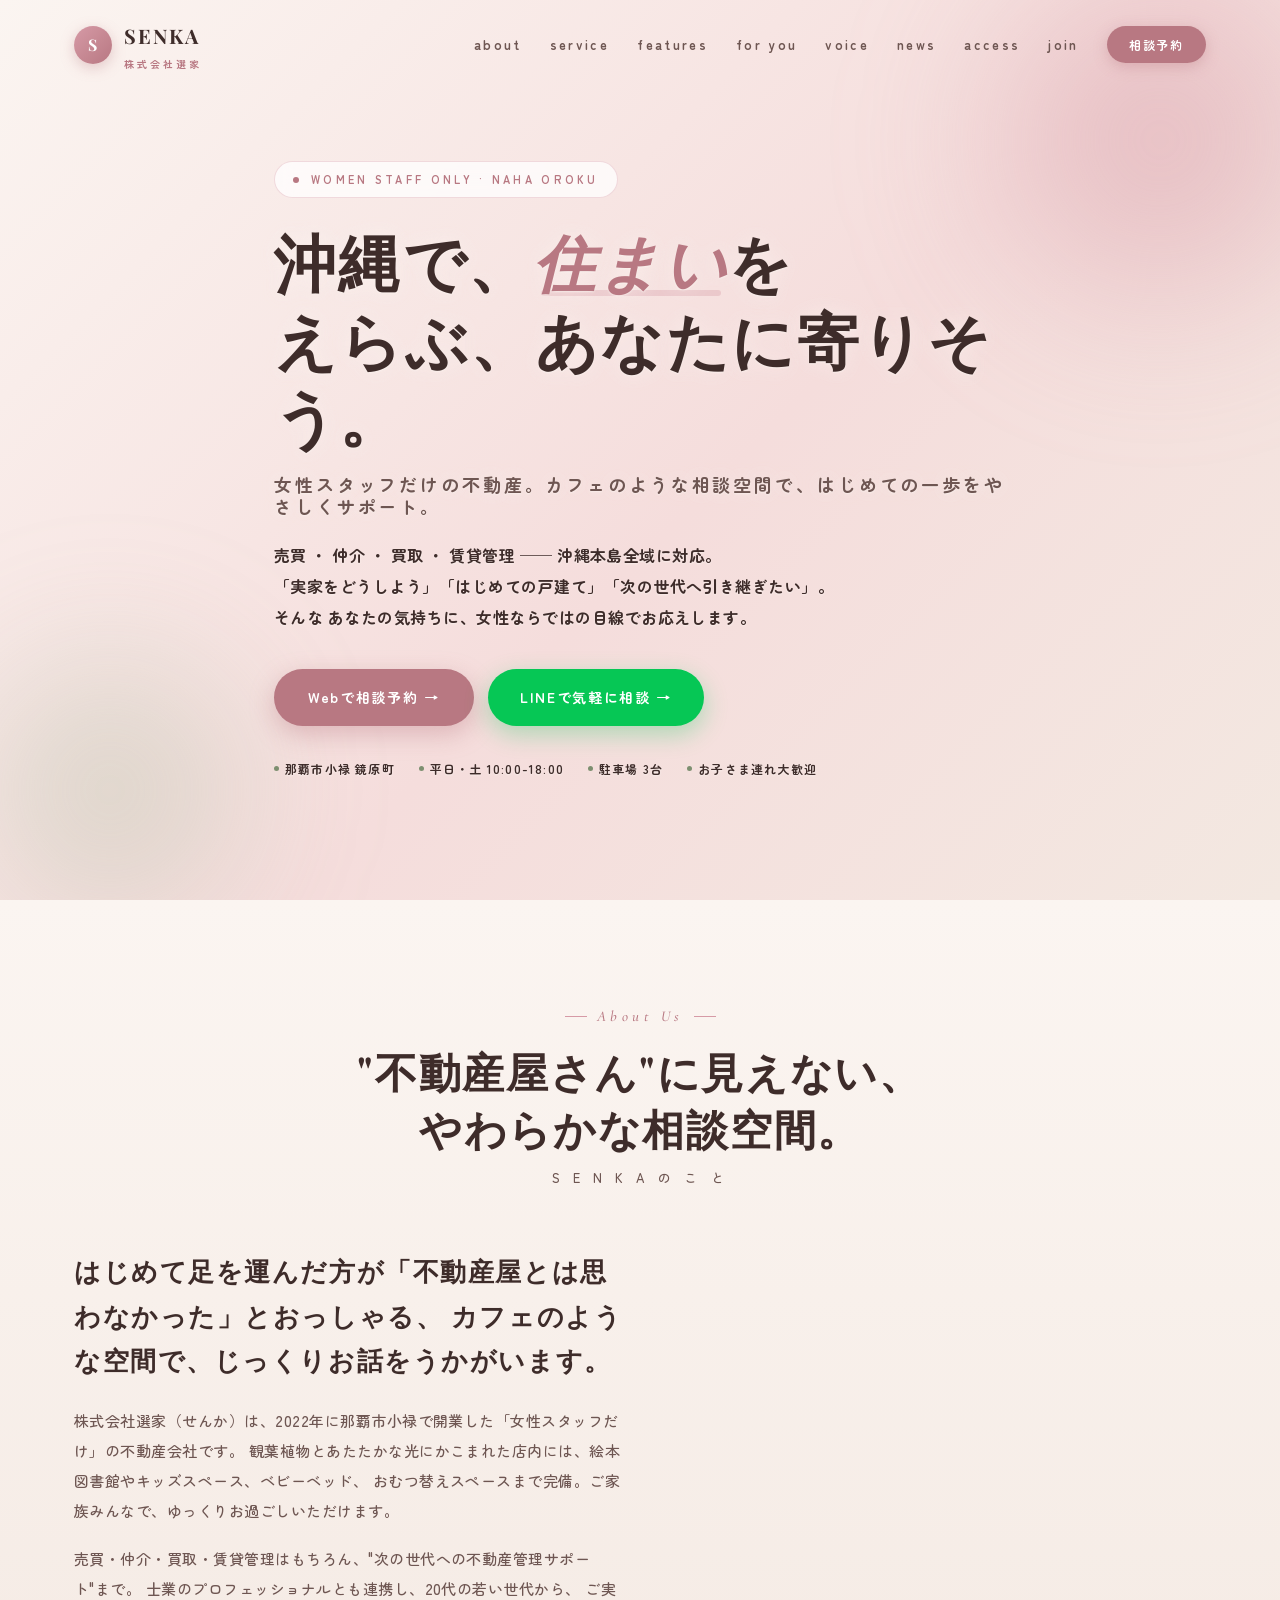
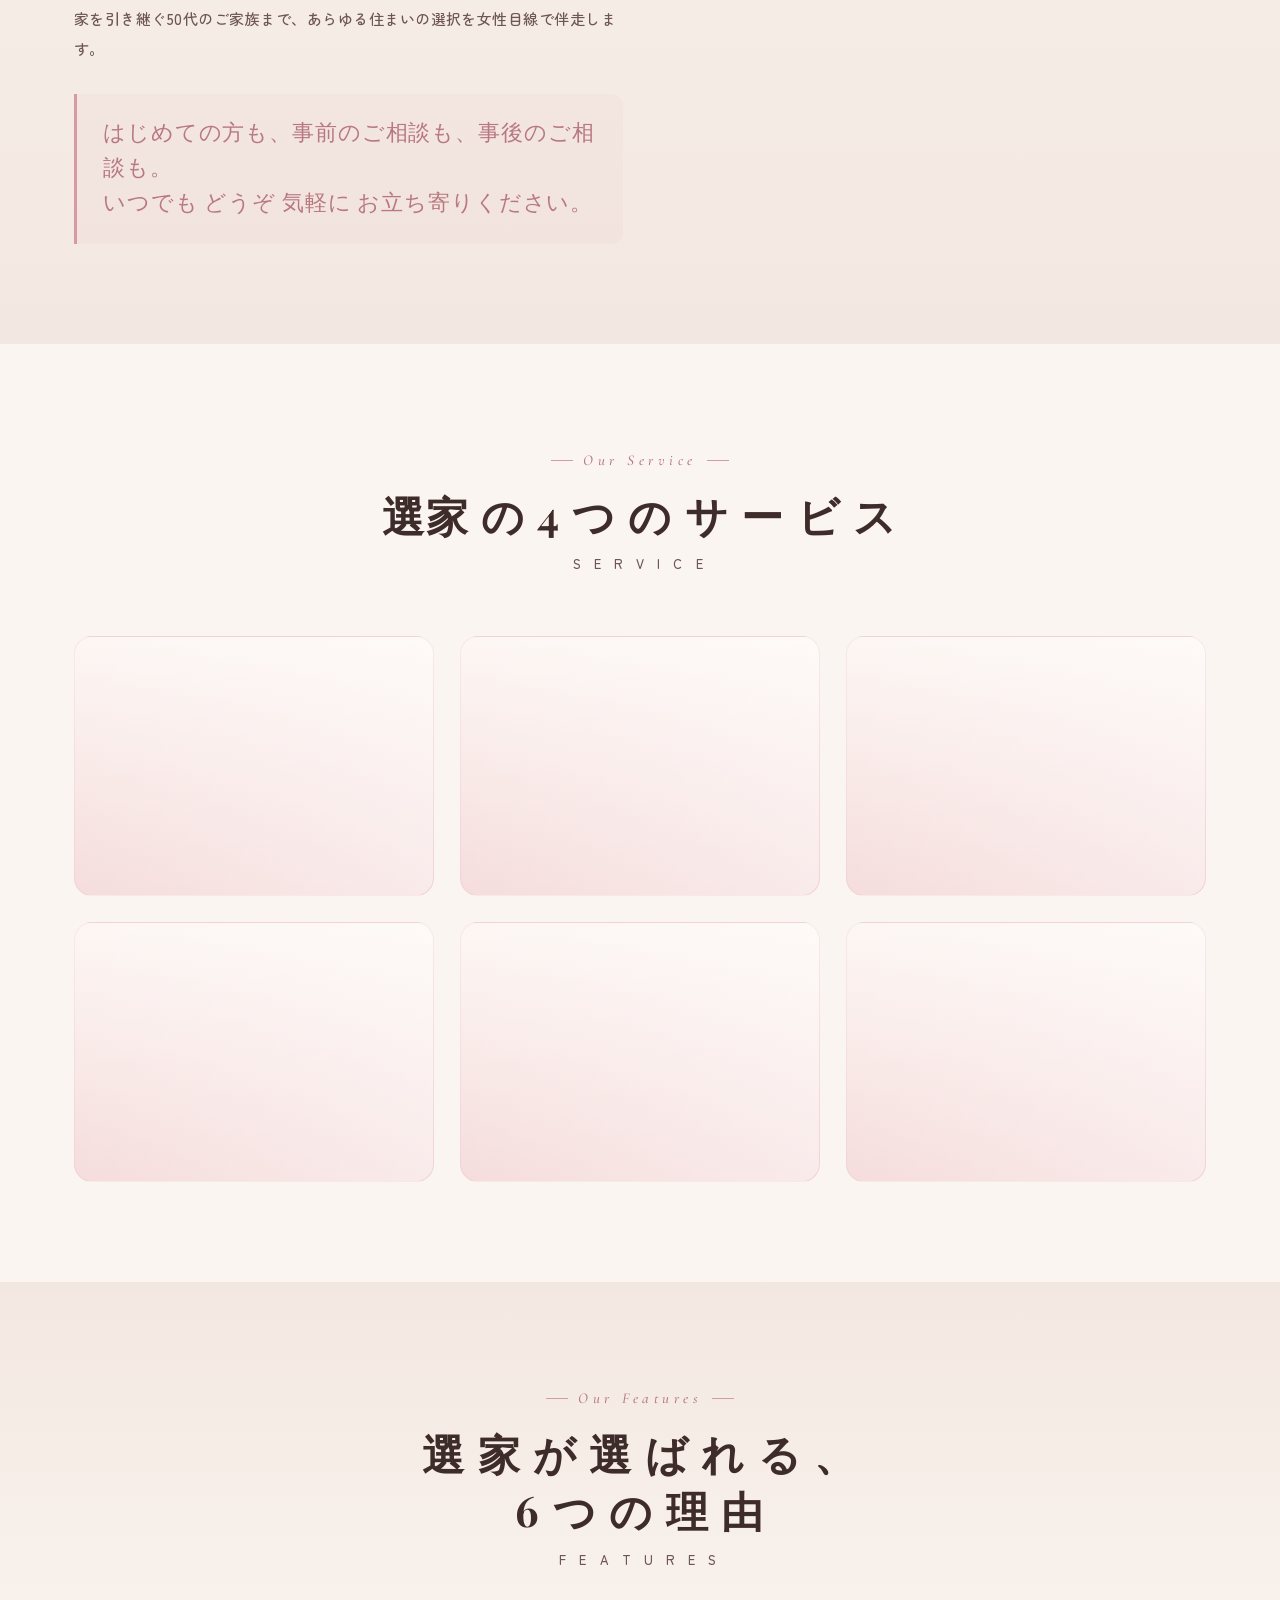
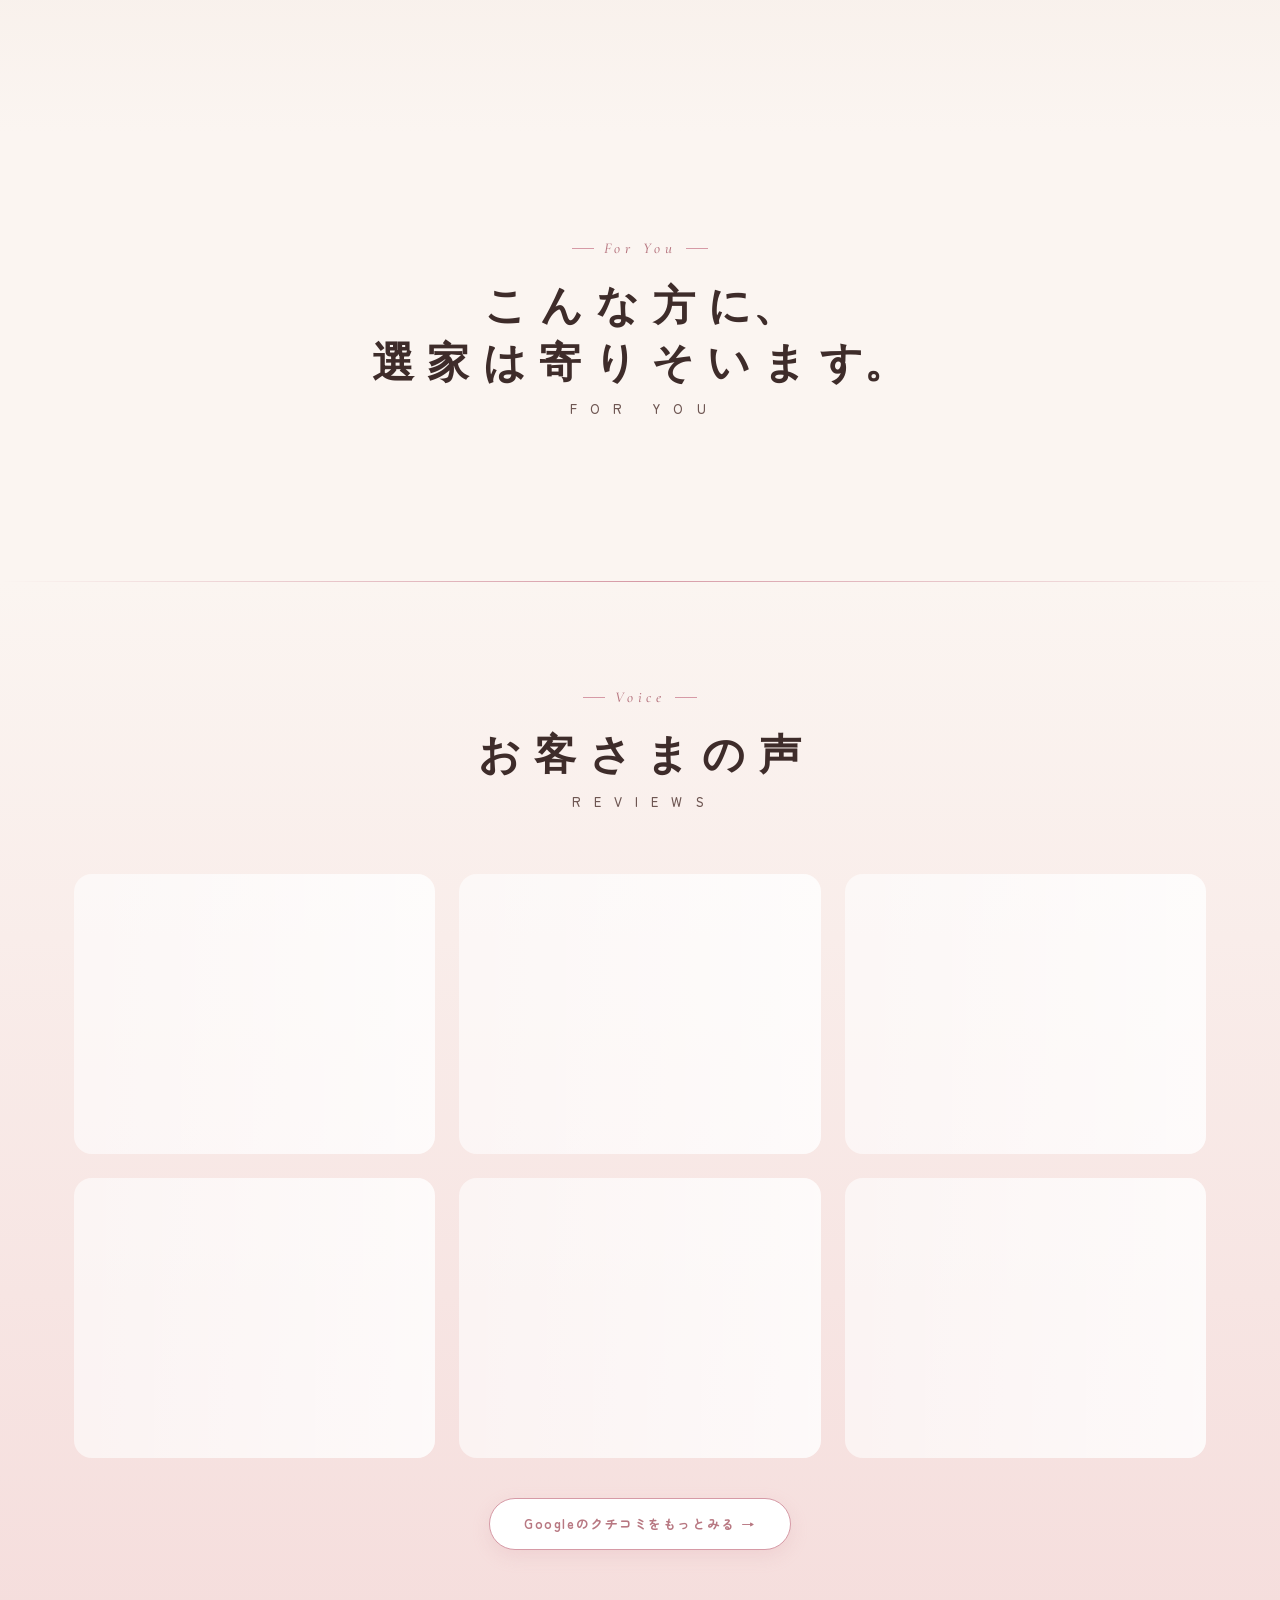
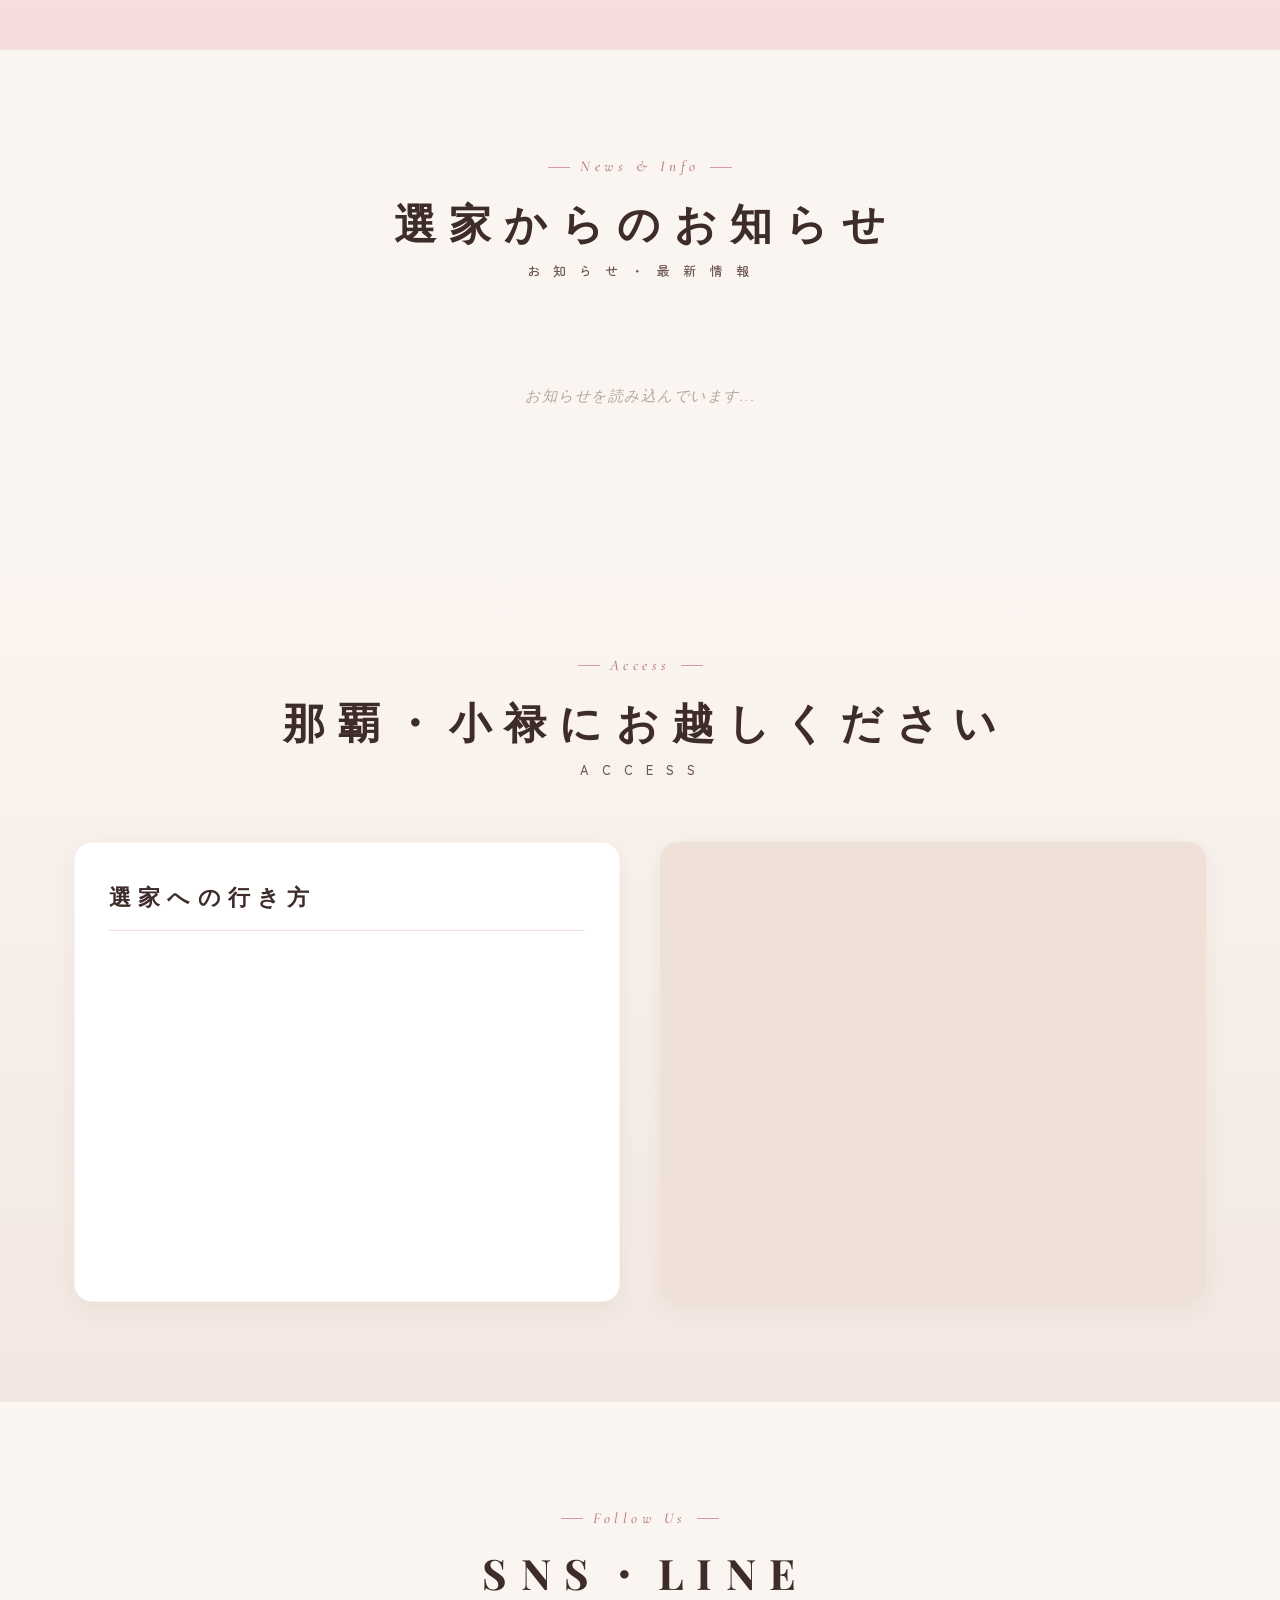
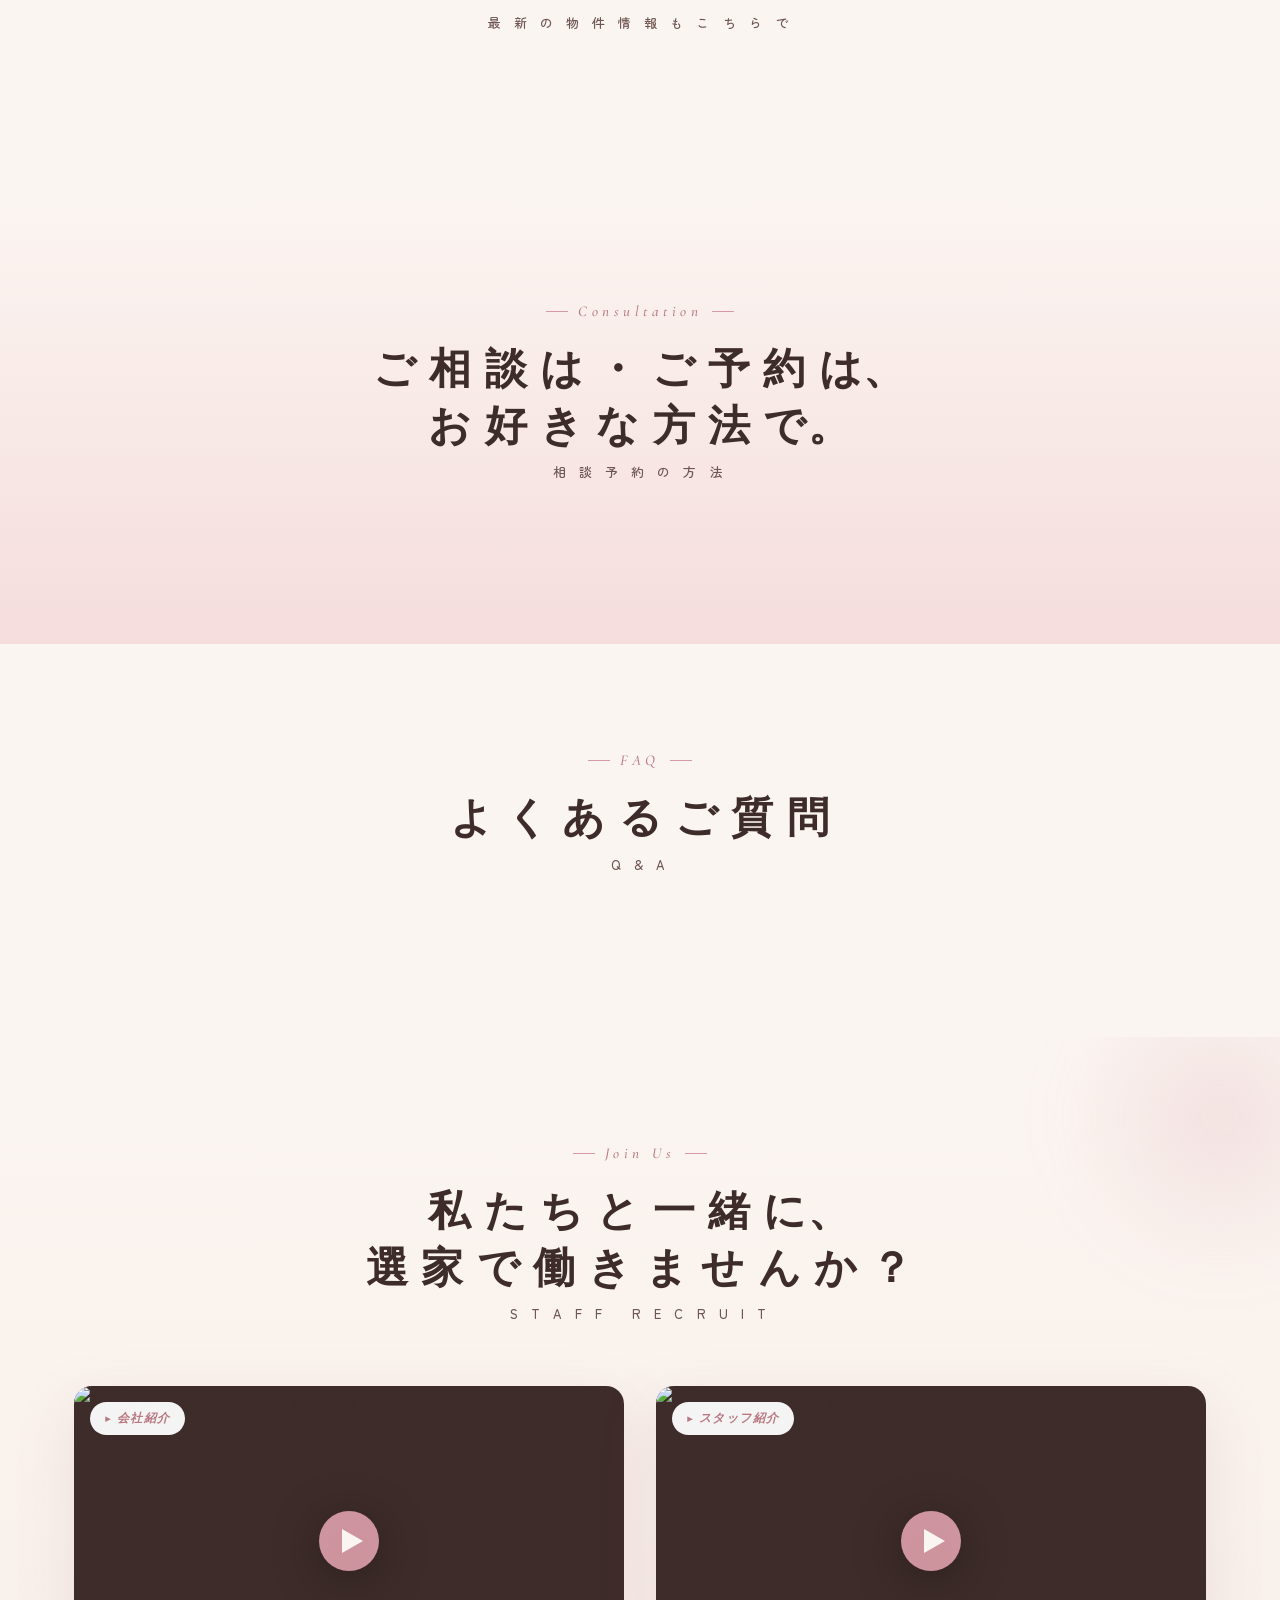
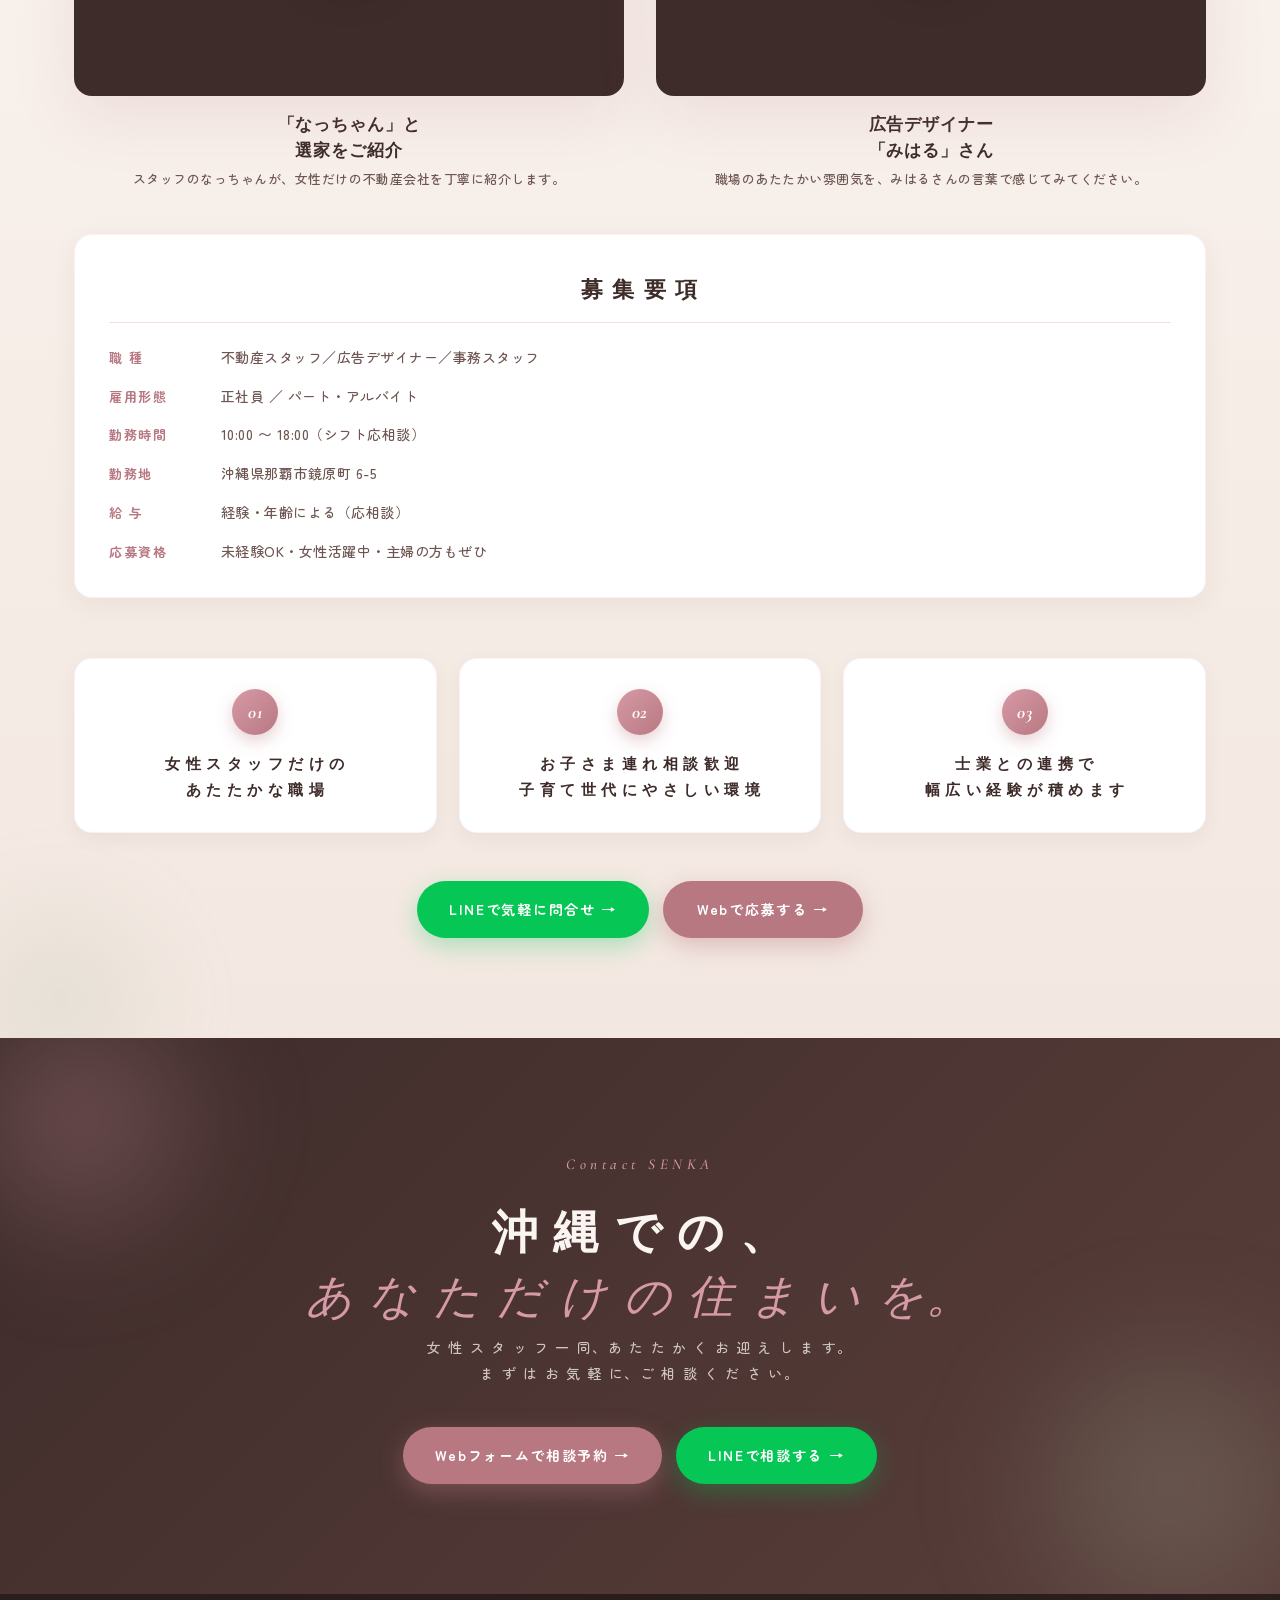
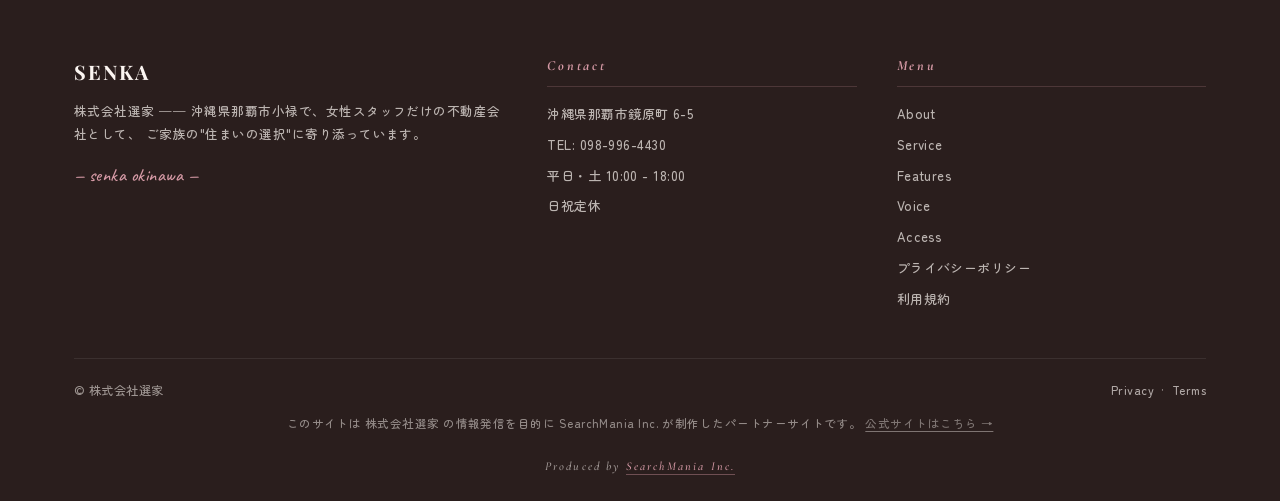
==== index.html @ cf9cd5fa "Recruit: add second YouTube video (Natchan intro), 2-video layout Co-Authored-By: Claude Opus 4.7 <n" ====
<!DOCTYPE html>
<html lang="ja">
<head>
<meta charset="UTF-8">
<meta name="viewport" content="width=device-width,initial-scale=1,viewport-fit=cover">
<meta http-equiv="content-language" content="ja">
<meta name="theme-color" content="#FBF5F1">
<title>株式会社選家 | 女性スタッフだけの不動産 | 那覇市小禄</title>
<meta name="description" content="沖縄県那覇市小禄の女性スタッフだけの不動産会社「株式会社選家」。売買・仲介・買取・賃貸管理まで、女性目線でご家族の"住まいの選択"に寄り添います。キッズスペース・絵本図書館完備。">
<link rel="canonical" href="https://senka-okinawa.search-mania.net/">

<!-- OGP -->
<meta property="og:type" content="website">
<meta property="og:site_name" content="株式会社選家">
<meta property="og:title" content="株式会社選家 | 女性スタッフだけの不動産 | 那覇市小禄">
<meta property="og:description" content="女性スタッフだけの不動産会社。売買・仲介・買取・賃貸管理まで、女性目線でご家族の"住まいの選択"に寄り添います。">
<meta property="og:image" content="https://senka-okinawa.search-mania.net/ogp.png">
<meta property="og:image:width" content="1200">
<meta property="og:image:height" content="630">
<meta property="og:url" content="https://senka-okinawa.search-mania.net/">
<meta property="og:locale" content="ja_JP">

<!-- Twitter -->
<meta name="twitter:card" content="summary_large_image">
<meta name="twitter:title" content="株式会社選家 | 女性スタッフだけの不動産">
<meta name="twitter:description" content="沖縄・那覇市小禄。女性目線でご家族の"住まいの選択"に寄り添います。">
<meta name="twitter:image" content="https://senka-okinawa.search-mania.net/ogp.png">

<link rel="icon" type="image/svg+xml" href="./favicon.svg">
<link rel="apple-touch-icon" href="./favicon.svg">

<!-- Fonts -->
<link rel="preconnect" href="https://fonts.googleapis.com">
<link rel="preconnect" href="https://fonts.gstatic.com" crossorigin>
<link href="https://fonts.googleapis.com/css2?family=Playfair+Display:ital,wght@0,400;0,600;0,700;1,400;1,600&family=Cormorant+Garamond:ital,wght@0,400;0,500;1,400;1,500&family=Zen+Maru+Gothic:wght@400;500;700;900&family=Caveat:wght@400;600&display=swap" rel="stylesheet">

<link rel="stylesheet" href="./shared.css?v=2">
<meta name="google-site-verification" content="LZg90oxtbqi0v6An7Fc0uO3ufbqcmW4_Qp9mCI2u6wk" />

<!-- JSON-LD -->
<script type="application/ld+json">
{
  "@context": "https://schema.org",
  "@type": "RealEstateAgent",
  "name": "株式会社選家",
  "alternateName": "SENKA",
  "url": "https://senka-okinawa.search-mania.net/",
  "image": "https://senka-okinawa.search-mania.net/ogp.png",
  "logo": "https://senka-okinawa.search-mania.net/favicon.svg",
  "description": "沖縄県那覇市小禄の女性スタッフだけの不動産会社。売買・仲介・買取・賃貸管理まで女性目線で対応。",
  "telephone": "+81-98-996-4430",
  "email": "info@senka-okinawa.com",
  "inLanguage": "ja",
  "address": {
    "@type": "PostalAddress",
    "streetAddress": "鏡原町6-5",
    "addressLocality": "那覇市",
    "addressRegion": "沖縄県",
    "postalCode": "901-0155",
    "addressCountry": "JP"
  },
  "openingHoursSpecification": [{
    "@type": "OpeningHoursSpecification",
    "dayOfWeek": ["Monday","Tuesday","Wednesday","Thursday","Friday","Saturday"],
    "opens": "10:00", "closes": "18:00"
  }],
  "priceRange": "¥¥",
  "areaServed": "沖縄県 沖縄本島",
  "sameAs": [
    "https://www.senka-okinawa.com/",
    "https://www.instagram.com/senka_okinawa/",
    "https://page.line.me/978ositm"
  ]
}
</script>
</head>
<body>

<!-- ===== Page Loader ===== -->
<div id="page-loader" aria-hidden="true">
  <svg class="loader-stamp" viewBox="0 0 88 88" xmlns="http://www.w3.org/2000/svg">
    <defs>
      <linearGradient id="ldg" x1="0" y1="0" x2="1" y2="1">
        <stop offset="0" stop-color="#D69AA6"/>
        <stop offset="1" stop-color="#B87882"/>
      </linearGradient>
    </defs>
    <circle cx="44" cy="44" r="42" fill="url(#ldg)"/>
    <circle cx="44" cy="44" r="34" fill="none" stroke="#FBF5F1" stroke-width="1" stroke-dasharray="2.8 2"/>
    <text x="44" y="58" text-anchor="middle" font-family="'Playfair Display', serif" font-size="34" font-weight="700" fill="#FBF5F1" letter-spacing="1">S</text>
  </svg>
  <p class="loader-name">SENKA</p>
  <div class="loader-dots" aria-label="読み込み中"><span></span><span></span><span></span></div>
</div>

<!-- ===== Nav ===== -->
<header class="nav" id="nav">
  <div class="container nav-inner">
    <a href="#hero" class="brand" aria-label="株式会社選家 トップへ">
      <span class="brand-mark">S</span>
      <span>
        SENKA
        <span class="brand-txt-sub">株式会社選家</span>
      </span>
    </a>
    <button class="burger" id="burger" aria-label="メニューを開く">
      <span></span><span></span><span></span>
    </button>
    <ul class="nav-links" id="navLinks">
      <li><a href="#about">about</a></li>
      <li><a href="#menu">service</a></li>
      <li><a href="#features">features</a></li>
      <li><a href="#foryou">for you</a></li>
      <li><a href="#reviews">voice</a></li>
      <li><a href="#blog">news</a></li>
      <li><a href="#access">access</a></li>
      <li><a href="#recruit">join</a></li>
      <li><a href="#" id="navBook" class="nav-cta" target="_blank" rel="noopener">相談予約</a></li>
    </ul>
  </div>
</header>

<!-- ===== Hero ===== -->
<section class="hero" id="hero">
  <div id="heroPhotoBg" class="hero-photo-bg" aria-hidden="true"></div>
  <div class="hero-blob-1"></div>
  <div class="hero-blob-2"></div>
  <div class="container hero-inner">
    <span class="hero-eyebrow">WOMEN&nbsp;STAFF&nbsp;ONLY&nbsp;·&nbsp;NAHA&nbsp;OROKU</span>
    <h1 class="hero-title">
      沖縄で、<span class="accent">住まい</span>を<br>
      えらぶ、あなたに寄りそう。
      <span class="hero-title-jp" id="heroSub">女性スタッフだけの不動産。カフェのような相談空間で、はじめての一歩をやさしくサポート。</span>
    </h1>
    <p class="hero-sub">
      売買 ・ 仲介 ・ 買取 ・ 賃貸管理 ── 沖縄本島全域に対応。<br>
      「実家をどうしよう」「はじめての戸建て」「次の世代へ引き継ぎたい」。<br>
      そんな あなたの気持ちに、女性ならではの目線でお応えします。
    </p>
    <div class="hero-ctas">
      <a href="#" id="heroBook" class="btn btn-primary" target="_blank" rel="noopener">
        Webで相談予約 →
      </a>
      <a href="https://page.line.me/978ositm" class="btn btn-line" target="_blank" rel="noopener">
        LINEで気軽に相談 →
      </a>
    </div>
    <div class="hero-meta">
      <span><span class="dot"></span>那覇市小禄 鏡原町</span>
      <span><span class="dot"></span>平日・土 10:00-18:00</span>
      <span><span class="dot"></span>駐車場 3台</span>
      <span><span class="dot"></span>お子さま連れ大歓迎</span>
    </div>
  </div>
</section>

<!-- ===== About ===== -->
<section id="about">
  <div class="container">
    <div class="sec-head reveal">
      <span class="eyebrow">About Us</span>
      <h2 class="section-title">"不動産屋さん"に見えない、<br>やわらかな相談空間。</h2>
      <p class="section-subtitle">S E N K A の こ と</p>
    </div>
    <div class="about-wrap">
      <div class="about-text reveal">
        <p class="about-lead">
          はじめて足を運んだ方が「不動産屋とは思わなかった」とおっしゃる、
          カフェのような空間で、じっくりお話をうかがいます。
        </p>
        <div id="aboutParas">
          <p>
            株式会社選家（せんか）は、2022年に那覇市小禄で開業した「女性スタッフだけ」の不動産会社です。
            観葉植物とあたたかな光にかこまれた店内には、絵本図書館やキッズスペース、ベビーベッド、
            おむつ替えスペースまで完備。ご家族みんなで、ゆっくりお過ごしいただけます。
          </p>
          <p>
            売買・仲介・買取・賃貸管理はもちろん、"次の世代への不動産管理サポート"まで。
            士業のプロフェッショナルとも連携し、20代の若い世代から、
            ご実家を引き継ぐ50代のご家族まで、あらゆる住まいの選択を女性目線で伴走します。
          </p>
        </div>
        <div class="about-quote">
          はじめての方も、事前のご相談も、事後のご相談も。<br>
          いつでも どうぞ 気軽に お立ち寄りください。
        </div>
      </div>
      <div class="about-photos reveal" id="aboutPhotos">
        <!-- CMS で差し替え -->
      </div>
    </div>
  </div>
</section>

<!-- ===== Service (Menu) ===== -->
<section id="menu">
  <div class="container">
    <div class="sec-head reveal">
      <span class="eyebrow">Our Service</span>
      <h2 class="section-title">選家 の 4 つ の サ ー ビ ス</h2>
      <p class="section-subtitle">S E R V I C E</p>
    </div>
    <div class="menu-grid reveal-stagger" id="menuGrid">
      <div class="menu-skel"></div>
      <div class="menu-skel"></div>
      <div class="menu-skel"></div>
      <div class="menu-skel"></div>
      <div class="menu-skel"></div>
      <div class="menu-skel"></div>
    </div>
  </div>
</section>

<!-- ===== Features ===== -->
<section id="features">
  <div class="container">
    <div class="sec-head reveal">
      <span class="eyebrow">Our Features</span>
      <h2 class="section-title">選 家 が 選 ば れ る 、<br>6 つ の 理 由</h2>
      <p class="section-subtitle">F E A T U R E S</p>
    </div>
    <div class="features-list reveal-stagger" id="featuresList">
      <!-- CMS -->
    </div>
  </div>
</section>

<!-- ===== For You ===== -->
<section id="foryou">
  <div class="container">
    <div class="sec-head reveal">
      <span class="eyebrow">For You</span>
      <h2 class="section-title">こ ん な 方 に、<br>選 家 は 寄 り そ い ま す。</h2>
      <p class="section-subtitle">F O R &nbsp; Y O U</p>
    </div>
    <div class="scenes reveal-stagger" id="scenes">
      <!-- CMS -->
    </div>
  </div>
</section>

<!-- ===== Reviews ===== -->
<section id="reviews">
  <div class="container">
    <div class="sec-head reveal">
      <span class="eyebrow">Voice</span>
      <h2 class="section-title">お 客 さ ま の 声</h2>
      <p class="section-subtitle">R E V I E W S</p>
    </div>
    <div class="reviews-grid reveal-stagger" id="reviewsGrid">
      <div class="review-skel"></div>
      <div class="review-skel"></div>
      <div class="review-skel"></div>
      <div class="review-skel"></div>
      <div class="review-skel"></div>
      <div class="review-skel"></div>
    </div>
    <div class="reviews-more-wrap">
      <a id="reviewsMoreBtn" class="btn-reviews-more" href="#" target="_blank" rel="noopener">
        Googleのクチコミをもっとみる →
      </a>
    </div>
  </div>
</section>

<!-- ===== Blog ===== -->
<section id="blog">
  <div class="container">
    <div class="sec-head reveal">
      <span class="eyebrow">News &amp; Info</span>
      <h2 class="section-title">選 家 か ら の お 知 ら せ</h2>
      <p class="section-subtitle">お 知 ら せ ・ 最 新 情 報</p>
    </div>
    <div class="wall cms-loading" id="blogWall">
      <!-- CMS -->
    </div>
  </div>
</section>

<!-- ===== Access ===== -->
<section id="access">
  <div class="container">
    <div class="sec-head reveal">
      <span class="eyebrow">Access</span>
      <h2 class="section-title">那 覇 ・ 小 禄 に お 越 し く だ さ い</h2>
      <p class="section-subtitle">A C C E S S</p>
    </div>
    <div class="access-wrap">
      <div class="access-info reveal">
        <h3>選 家 へ の 行 き 方</h3>
        <dl></dl>
        <table></table>
      </div>
      <div class="map-wrap reveal" id="mapEmbed">
        <iframe src="https://www.google.com/maps/embed?pb=!1m18!1m12!1m3!1d3574.9!2d127.6706!3d26.1902!2m3!1f0!2f0!3f0!3m2!1i1024!2i768!4f13.1!3m3!1m2!1s0x0!2z5qCq5byP5Lya56S-6YG45a62!5e0!3m2!1sja!2sjp"
                width="100%" height="100%" style="border:0;" allowfullscreen="" loading="lazy"
                referrerpolicy="no-referrer-when-downgrade" title="株式会社選家 アクセスマップ"></iframe>
      </div>
    </div>
  </div>
</section>

<!-- ===== SNS ===== -->
<section id="sns">
  <div class="container">
    <div class="sec-head reveal">
      <span class="eyebrow">Follow Us</span>
      <h2 class="section-title">S N S ・ L I N E</h2>
      <p class="section-subtitle">最 新 の 物 件 情 報 も こ ち ら で</p>
    </div>
    <div class="sns-row reveal-stagger" id="snsRow">
      <!-- CMS -->
    </div>
  </div>
</section>

<!-- ===== Consultation ===== -->
<section id="consult">
  <div class="container">
    <div class="sec-head reveal">
      <span class="eyebrow">Consultation</span>
      <h2 class="section-title">ご 相 談 は ・ ご 予 約 は、<br>お 好 き な 方 法 で。</h2>
      <p class="section-subtitle">相 談 予 約 の 方 法</p>
    </div>
    <div class="consult-cards reveal-stagger" id="consultCards">
      <!-- CMS -->
    </div>
  </div>
</section>

<!-- ===== FAQ ===== -->
<section id="faq">
  <div class="container">
    <div class="sec-head reveal">
      <span class="eyebrow">FAQ</span>
      <h2 class="section-title">よ く あ る ご 質 問</h2>
      <p class="section-subtitle">Q &amp; A</p>
    </div>
    <div class="qa" id="qaWrap">
      <!-- CMS -->
    </div>
  </div>
</section>

<!-- ===== Recruit ===== -->
<section id="recruit">
  <div class="container">
    <div class="sec-head reveal">
      <span class="eyebrow">Join Us</span>
      <h2 class="section-title">私 た ち と 一 緒 に、<br>選 家 で 働 き ま せ ん か ？</h2>
      <p class="section-subtitle">S T A F F &nbsp; R E C R U I T</p>
    </div>

    <div class="recruit-videos reveal-stagger">
      <figure class="recruit-vcard">
        <a class="recruit-video" href="https://www.youtube.com/watch?v=KGksKgBiPwc" target="_blank" rel="noopener" aria-label="なっちゃんと選家をご紹介 紹介動画（YouTube）を開く">
          <img src="https://i.ytimg.com/vi/KGksKgBiPwc/hqdefault.jpg" alt="なっちゃんと選家をご紹介 紹介動画" loading="lazy" width="480" height="360">
          <span class="recruit-video-play" aria-hidden="true">
            <svg viewBox="0 0 60 60" xmlns="http://www.w3.org/2000/svg" width="60" height="60"><circle cx="30" cy="30" r="30" fill="rgba(214,154,166,.95)"/><path d="M23 18 L44 30 L23 42 Z" fill="#FBF5F1"/></svg>
          </span>
          <span class="recruit-video-badge">▶ 会社紹介</span>
        </a>
        <figcaption class="recruit-video-cap">
          <p class="recruit-video-lead">「なっちゃん」と<br>選家をご紹介</p>
          <p class="recruit-video-sub">スタッフのなっちゃんが、女性だけの不動産会社を丁寧に紹介します。</p>
        </figcaption>
      </figure>

      <figure class="recruit-vcard">
        <a class="recruit-video" href="https://www.youtube.com/watch?v=qxRr2_K3nug" target="_blank" rel="noopener" aria-label="広告デザイナー みはるさん紹介動画（YouTube）を開く">
          <img src="https://i.ytimg.com/vi/qxRr2_K3nug/hqdefault.jpg" alt="広告デザイナー みはる 紹介動画" loading="lazy" width="480" height="360">
          <span class="recruit-video-play" aria-hidden="true">
            <svg viewBox="0 0 60 60" xmlns="http://www.w3.org/2000/svg" width="60" height="60"><circle cx="30" cy="30" r="30" fill="rgba(214,154,166,.95)"/><path d="M23 18 L44 30 L23 42 Z" fill="#FBF5F1"/></svg>
          </span>
          <span class="recruit-video-badge">▶ スタッフ紹介</span>
        </a>
        <figcaption class="recruit-video-cap">
          <p class="recruit-video-lead">広告デザイナー<br>「みはる」さん</p>
          <p class="recruit-video-sub">職場のあたたかい雰囲気を、みはるさんの言葉で感じてみてください。</p>
        </figcaption>
      </figure>
    </div>

    <div class="recruit-detail reveal">
      <h3 class="recruit-h3">募 集 要 項</h3>
      <dl class="recruit-dl">
        <dt>職 種</dt>
        <dd>不動産スタッフ／広告デザイナー／事務スタッフ</dd>
        <dt>雇用形態</dt>
        <dd>正社員 ／ パート・アルバイト</dd>
        <dt>勤務時間</dt>
        <dd>10:00 〜 18:00（シフト応相談）</dd>
        <dt>勤務地</dt>
        <dd>沖縄県那覇市鏡原町 6-5</dd>
        <dt>給 与</dt>
        <dd>経験・年齢による（応相談）</dd>
        <dt>応募資格</dt>
        <dd>未経験OK・女性活躍中・主婦の方もぜひ</dd>
      </dl>
    </div>

    <div class="recruit-perks reveal-stagger">
      <div class="perk">
        <span class="perk-num">01</span>
        <p class="perk-t">女 性 ス タ ッ フ だ け の<br>あ た た か な 職 場</p>
      </div>
      <div class="perk">
        <span class="perk-num">02</span>
        <p class="perk-t">お 子 さ ま 連 れ 相 談 歓 迎<br>子 育 て 世 代 に や さ し い 環 境</p>
      </div>
      <div class="perk">
        <span class="perk-num">03</span>
        <p class="perk-t">士 業 と の 連 携 で<br>幅 広 い 経 験 が 積 め ま す</p>
      </div>
    </div>

    <div class="recruit-ctas reveal">
      <a href="https://page.line.me/978ositm" target="_blank" rel="noopener" class="btn btn-line">
        LINEで気軽に問合せ →
      </a>
      <a href="https://www.senka-okinawa.com/contact.php" target="_blank" rel="noopener" class="btn btn-primary">
        Webで応募する →
      </a>
    </div>
  </div>
</section>

<!-- ===== CTA ===== -->
<section id="cta">
  <div class="container cta-inner reveal">
    <span class="cta-eyebrow" id="ctaEyebrow">Contact SENKA</span>
    <h2 class="cta-headline" id="ctaHeadline">
      沖 縄 で の 、<br><em>あ な た だ け の 住 ま い を。</em>
    </h2>
    <p class="cta-sub" id="ctaSub">
      女 性 ス タ ッ フ 一 同、あ た た か く お 迎 え し ま す。<br>
      ま ず は お 気 軽 に、ご 相 談 く だ さ い。
    </p>
    <div class="cta-btns">
      <a href="#" id="ctaBtn1" class="btn btn-primary" target="_blank" rel="noopener">
        Webフォームで相談予約 →
      </a>
      <a href="https://page.line.me/978ositm" id="ctaBtn2" class="btn btn-line" target="_blank" rel="noopener">
        LINEで相談する →
      </a>
    </div>
  </div>
</section>

<!-- ===== Footer ===== -->
<footer>
  <div class="container">
    <div class="foot-grid">
      <div>
        <div class="foot-brand">SENKA</div>
        <p class="foot-desc" id="footDesc">
          株式会社選家 ── 沖縄県那覇市小禄で、女性スタッフだけの不動産会社として、
          ご家族の"住まいの選択"に寄り添っています。
        </p>
        <p class="foot-sign" id="footSign">— senka okinawa —</p>
      </div>
      <div class="foot-col">
        <h4>Contact</h4>
        <ul>
          <li>沖縄県那覇市鏡原町 6-5</li>
          <li>TEL: 098-996-4430</li>
          <li>平日・土 10:00 - 18:00</li>
          <li>日祝定休</li>
        </ul>
      </div>
      <div class="foot-col">
        <h4>Menu</h4>
        <ul>
          <li><a href="#about">About</a></li>
          <li><a href="#menu">Service</a></li>
          <li><a href="#features">Features</a></li>
          <li><a href="#reviews">Voice</a></li>
          <li><a href="#access">Access</a></li>
          <li><a href="./privacy-policy.html">プライバシーポリシー</a></li>
          <li><a href="./terms.html">利用規約</a></li>
        </ul>
      </div>
    </div>
    <div class="foot-bottom">
      <span id="footCopy">© 株式会社選家</span>
      <span>
        <a href="./privacy-policy.html">Privacy</a> &nbsp;·&nbsp;
        <a href="./terms.html">Terms</a>
      </span>
    </div>
    <p class="partner-notice-inline">
      このサイトは 株式会社選家 の情報発信を目的に SearchMania Inc. が制作したパートナーサイトです。
      <a id="partnerLink" href="https://www.senka-okinawa.com/" target="_blank" rel="noopener noreferrer">公式サイトはこちら →</a>
    </p>
    <div class="produced-by">
      Produced by <a href="https://search-mania.net/" target="_blank" rel="noopener">SearchMania Inc.</a>
    </div>
  </div>
</footer>

<script>
/* ============================================================
   CMS 定数 / GAS URL
   ============================================================ */
const GAS_URL   = 'https://script.google.com/macros/s/AKfycbyXDNmyeDp2ee89jmWB8eOXKEIqmrPv2wrVLBnfQ04Wv14X16S0LP1WlXS-wQV-p8X5/exec';
const CACHE_KEY = 'senka_okinawa_cms_v1';
const CACHE_TTL = 5 * 60 * 1000;

if (history.scrollRestoration) history.scrollRestoration = 'manual';
window.scrollTo(0, 0);

const _loaderStart = Date.now();
function _hideLoader() {
  const el = document.getElementById('page-loader');
  if (!el || el.dataset.done) return;
  el.dataset.done = '1';
  const wait = Math.max(0, 700 - (Date.now() - _loaderStart));
  setTimeout(() => {
    el.classList.add('fade-out');
    setTimeout(() => el.remove(), 650);
  }, wait);
}

/* ============================================================
   Utilities
   ============================================================ */
function esc(s) {
  return String(s == null ? '' : s)
    .replace(/&/g,'&amp;').replace(/</g,'&lt;')
    .replace(/>/g,'&gt;').replace(/"/g,'&quot;');
}
function fmtDate(s) {
  if (!s) return '';
  const m = String(s).match(/^(\d{4})-(\d{2})-(\d{2})/);
  return m ? `${m[1]}.${m[2]}.${m[3]}` : String(s);
}
function driveImg(url) {
  if (!url) return '';
  const s = String(url).trim();
  const m1 = s.match(/\/d\/([a-zA-Z0-9_-]+)/);
  if (m1) return `https://drive.google.com/thumbnail?id=${m1[1]}&sz=w1200`;
  const m2 = s.match(/lh3\.googleusercontent\.com\/d\/([a-zA-Z0-9_-]+)/);
  if (m2) return `https://lh3.googleusercontent.com/d/${m2[1]}=w1200`;
  if (s.indexOf('drive.google.com/thumbnail') !== -1) {
    return s.replace(/([?&])sz=[^&]*/, '$1sz=w1200');
  }
  return s;
}
function stars(n) {
  n = Math.max(0, Math.min(5, Number(n) || 0));
  return '★'.repeat(n) + '☆'.repeat(5 - n);
}

/* ============================================================
   Nav
   ============================================================ */
const nav = document.getElementById('nav');
window.addEventListener('scroll', () => {
  nav.classList.toggle('scrolled', window.scrollY > 20);
});
const burger = document.getElementById('burger');
const navLinks = document.getElementById('navLinks');
burger.addEventListener('click', () => {
  burger.classList.toggle('open');
  navLinks.classList.toggle('open');
});
navLinks.querySelectorAll('a').forEach(a => a.addEventListener('click', () => {
  burger.classList.remove('open');
  navLinks.classList.remove('open');
}));

/* ============================================================
   Reveal observer
   ============================================================ */
const io = new IntersectionObserver(entries => {
  entries.forEach(e => {
    if (e.isIntersecting) {
      e.target.classList.add('show');
      io.unobserve(e.target);
    }
  });
}, { threshold: .12, rootMargin: '0px 0px -60px 0px' });
function observeAll() {
  document.querySelectorAll('.reveal, .reveal-stagger').forEach(el => io.observe(el));
}
function observe(root, sel) {
  root.querySelectorAll(sel).forEach(el => io.observe(el));
}

/* ============================================================
   apply* functions
   ============================================================ */
function applySettings(s) {
  if (!s) return;
  window._settings = s;
  if (s.bookUrl) {
    ['heroBook', 'navBook', 'ctaBtn1'].forEach(id => {
      const el = document.getElementById(id);
      if (el) el.href = s.bookUrl;
    });
  }
  if (s.copyright) {
    const c = document.getElementById('footCopy');
    if (c) c.textContent = s.copyright;
  }
  if (s.officialUrl) {
    const p = document.getElementById('partnerLink');
    if (p) p.href = s.officialUrl;
  }
  if (s.gbpUrl) {
    let gbpUrl = String(s.gbpUrl).trim();
    if (gbpUrl.startsWith('<')) {
      const m = gbpUrl.match(/src="([^"]+)"/);
      gbpUrl = m ? m[1] : '#';
    }
    s.gbpUrl = gbpUrl;
    const moreBtn = document.getElementById('reviewsMoreBtn');
    if (moreBtn && gbpUrl !== '#') moreBtn.href = gbpUrl;
  }
}

function applyHero(h) {
  if (!h) return;
  if (Array.isArray(h.subLines) && h.subLines[0]) {
    const el = document.getElementById('heroSub');
    if (el) el.textContent = h.subLines[0];
  }
  const photos = Array.isArray(h.photos) ? h.photos.filter(p => p.image) : [];
  if (!photos.length) return;
  const bg = document.getElementById('heroPhotoBg');
  if (!bg) return;
  const urls = photos.map(p => driveImg(p.image)).filter(Boolean);
  if (!urls.length) return;
  let idx = 0;
  function showPhoto(url) {
    const img = new Image();
    img.onload = function() {
      bg.style.backgroundImage = 'url("' + url + '")';
      bg.classList.add('visible');
    };
    img.src = url;
  }
  showPhoto(urls[0]);
  if (urls.length > 1) {
    setInterval(() => {
      idx = (idx + 1) % urls.length;
      bg.classList.remove('visible');
      setTimeout(() => showPhoto(urls[idx]), 1100);
    }, 5000);
  }
}

function applyAbout(a) {
  if (!a) return;
  if (Array.isArray(a.paragraphs) && a.paragraphs.length) {
    const wrap = document.getElementById('aboutParas');
    if (wrap) wrap.innerHTML = a.paragraphs.map(p => `<p>${esc(p)}</p>`).join('');
  }
  const photosWrap = document.getElementById('aboutPhotos');
  if (photosWrap && Array.isArray(a.photos)) {
    const valid = a.photos.filter(p => p.image).slice(0, 3);
    if (valid.length) {
      photosWrap.innerHTML = valid.map(p =>
        `<div class="about-photo" data-caption="${esc(p.caption || '')}">
           <img src="${esc(driveImg(p.image))}" alt="${esc(p.caption || '')}" loading="lazy">
         </div>`
      ).join('');
    }
  }
}

function applyMenu(items) {
  if (!Array.isArray(items) || !items.length) return;
  const grid = document.getElementById('menuGrid');
  if (!grid) return;
  grid.innerHTML = items.map((m, i) => {
    const num = String(i + 1).padStart(2, '0');
    return `<article class="menu-card${m.best ? ' best' : ''}">
      <span class="menu-num">— ${num} —</span>
      <h3 class="menu-title">${esc(m.name || '')}</h3>
      ${m.price ? `<div class="menu-price">${esc(m.price)}</div>` : ''}
      <p class="menu-desc">${esc(m.desc || '')}</p>
    </article>`;
  }).join('');
  observe(grid, '.menu-card');
}

function applyFeatures(items) {
  if (!Array.isArray(items) || !items.length) return;
  const list = document.getElementById('featuresList');
  if (!list) return;
  list.innerHTML = items.map(f =>
    `<article class="feature">
      <div class="feature-num">${esc(f.num || '')}</div>
      <h3 class="feature-title">${esc(f.title || '')}</h3>
      <p class="feature-desc">${esc(f.desc || '')}</p>
    </article>`
  ).join('');
  observe(list, '.feature');
}

function applyForYou(items) {
  if (!Array.isArray(items) || !items.length) return;
  const wrap = document.getElementById('scenes');
  if (!wrap) return;
  const illust = {
    'for 40 - 50s': '/illustrations/foryou-parents-home.svg',
    'for 20 - 30s': '/illustrations/foryou-first-home.svg',
    'for family'  : '/illustrations/foryou-family.svg',
    'for owners'  : '/illustrations/foryou-owner.svg',
  };
  wrap.innerHTML = items.map(f => {
    const key = String(f.label || '').trim().toLowerCase();
    const illustKey = Object.keys(illust).find(k => k.toLowerCase() === key);
    const imgSrc = f.image ? driveImg(f.image) : (illustKey ? illust[illustKey] : '');
    const illustCls = (!f.image && illustKey) ? ' scene-img--illust' : '';
    return `<article class="scene">
       <div class="scene-img${illustCls}">
         ${imgSrc ? `<img src="${esc(imgSrc)}" alt="${esc(f.label || '')}" loading="lazy">` : ''}
       </div>
       <div class="scene-body">
         <span class="scene-label">${esc(f.label || '')}</span>
         <p class="scene-caption">${esc(f.caption || '')}</p>
       </div>
     </article>`;
  }).join('');
  observe(wrap, '.scene');
}

function applyReviews(items) {
  if (!Array.isArray(items) || !items.length) return;
  const grid = document.getElementById('reviewsGrid');
  if (!grid) return;
  let html = items.map(r =>
    `<article class="review">
       <div class="stars">${stars(r.stars)}</div>
       <p class="body">${esc(r.text || '')}</p>
       <div class="meta">
         <span class="name">${esc(r.name || '')}</span>
         <span class="date">${esc(fmtDate(r.date))}</span>
       </div>
     </article>`
  ).join('');
  if (items.length < 6) {
    const gbpUrl = (window._settings && window._settings.gbpUrl) || '#';
    html += `<a class="review review-cta" href="${esc(gbpUrl)}" target="_blank" rel="noopener">
      <div class="review-cta-stars">★ ★ ★ ★ ★</div>
      <p class="review-cta-msg">他 の ク チ コ ミ も<br>Google で ご 覧 い た だ け ま す</p>
      <span class="review-cta-link">Googleで見る →</span>
    </a>`;
  }
  grid.innerHTML = html;
}

function applyBlog(items) {
  const wall = document.querySelector('#blog .wall');
  if (wall) wall.classList.remove('cms-loading');
  if (!items || !items.length) return;
  const valid = items.filter(b => b.body || b.title);
  if (!valid.length) return;
  window._blogItems = valid;
  wall.innerHTML = valid.map((b, i) => {
    let rawTitle = (b.title || '').trim();
    if (!rawTitle && b.body) {
      const firstSentence = String(b.body).split(/[。\n]/)[0] || '';
      rawTitle = firstSentence.trim();
    }
    if (!rawTitle && b.date) {
      rawTitle = `${fmtDate(b.date)} の投稿`;
    }
    const shortTitle = rawTitle.length > 44 ? rawTitle.slice(0, 44) + '…' : rawTitle;
    const imgUrl = driveImg(b.image);
    const slugMatch = (b.url || '').match(/\/blog\/([^\/\?#]+)/);
    const postSlug  = slugMatch ? slugMatch[1] : (b.date || '');
    const blogHref  = postSlug ? `/blog/?post=${postSlug}&n=${i}` : null;
    const tagOpen  = blogHref
      ? `<a href="${blogHref}" class="e blog-card reveal">`
      : `<article class="e blog-card reveal" role="button" tabindex="0" data-idx="${i}">`;
    const tagClose = blogHref ? '</a>' : '</article>';
    return `${tagOpen}
      <span class="tape"></span>
      ${imgUrl ? `<div class="image"><img src="${esc(imgUrl)}" alt="" loading="lazy"></div>` : ''}
      <div class="body">
        ${b.date ? `<span class="date">${esc(fmtDate(b.date))}</span>` : ''}
        <p class="cap">${esc(shortTitle)}</p>
        ${b.body ? `<span class="cta-lbl">続きを読む →</span>` : ''}
      </div>
    ${tagClose}`;
  }).join('');
  observe(wall, '.e');
}

function applyAccess(a) {
  if (!a) return;
  const info = document.querySelector('.access-info');
  if (!info) return;
  const dl = info.querySelector('dl');
  const table = info.querySelector('table');
  if (dl) {
    const rows = [];
    if (a.address)  rows.push(['住 所',      a.address]);
    if (a.tel)      rows.push(['電 話',      `<a href="tel:${esc(String(a.tel).replace(/[^\d+\-]/g,''))}">${esc(a.tel)}</a>`]);
    if (a.station)  rows.push(['最 寄 り',   a.station]);
    if (a.parking)  rows.push(['駐 車 場',   a.parking]);
    dl.innerHTML = rows.map(r => `<dt>${r[0]}</dt><dd>${r[1]}</dd>`).join('');
  }
  if (table) {
    const days = [
      ['月', a.hoursMon], ['火', a.hoursTue], ['水', a.hoursWed],
      ['木', a.hoursThu], ['金', a.hoursFri], ['土', a.hoursSat], ['日', a.hoursSun]
    ];
    table.innerHTML =
      `<thead><tr>${days.map(d => `<th>${d[0]}</th>`).join('')}</tr></thead>` +
      `<tbody><tr>${days.map(d => `<td>${esc(d[1] || '休')}</td>`).join('')}</tr></tbody>`;
  }
  if (a.mapEmbed) {
    const el = document.getElementById('mapEmbed');
    if (el) {
      const val = String(a.mapEmbed).trim();
      if (val.toLowerCase().startsWith('<iframe')) {
        const tmp = document.createElement('div');
        tmp.innerHTML = val;
        const fr = tmp.querySelector('iframe');
        if (fr) {
          fr.setAttribute('width', '100%');
          fr.setAttribute('height', '100%');
          fr.style.border = '0';
          el.innerHTML = '';
          el.appendChild(fr);
        }
      } else {
        el.innerHTML = `<iframe src="${esc(val)}" width="100%" height="100%" style="border:0;" allowfullscreen="" loading="lazy" referrerpolicy="no-referrer-when-downgrade" title="株式会社選家 アクセスマップ"></iframe>`;
      }
    }
  }
}

function applySNS(items) {
  if (!Array.isArray(items) || !items.length) return;
  const row = document.getElementById('snsRow');
  if (!row) return;
  row.innerHTML = items.map(s =>
    `<a class="sns-card" href="${esc(s.url || '#')}" target="_blank" rel="noopener">
       <span class="sns-plat">${esc(s.platform || '')}</span>
       <div class="sns-account">${esc(s.account || '')}</div>
       <p class="sns-desc">${esc(s.desc || '')}</p>
     </a>`
  ).join('');
  observe(row, '.sns-card');
}

function applyDelivery(items) {
  if (!Array.isArray(items) || !items.length) return;
  const wrap = document.getElementById('consultCards');
  if (!wrap) return;
  wrap.innerHTML = items.map(d =>
    `<article class="consult-card">
       ${d.type ? `<span class="consult-type">${esc(d.type)}</span>` : ''}
       <h3 class="consult-title">${esc(d.title || '')}</h3>
       <p class="consult-desc">${esc(d.desc || '')}</p>
       ${d.url ? `<a class="consult-btn" href="${esc(d.url)}" target="_blank" rel="noopener">${esc(d.btn || '詳しく')} →</a>` : ''}
     </article>`
  ).join('');
  observe(wrap, '.consult-card');
}

function applyFAQ(items) {
  if (!Array.isArray(items) || !items.length) return;
  const wrap = document.getElementById('qaWrap');
  if (!wrap) return;
  wrap.innerHTML = items.map(q =>
    `<div class="qa-item">
       <button class="qa-q" type="button">${esc(q.q || '')}</button>
       <div class="qa-a">${esc(q.a || '')}</div>
     </div>`
  ).join('');
  wrap.querySelectorAll('.qa-q').forEach(btn => {
    btn.addEventListener('click', () => {
      btn.parentElement.classList.toggle('open');
    });
  });
  observe(wrap, '.qa-item');
}

function applyCTA(c) {
  if (!c) return;
  if (c.headline1) {
    const h = document.getElementById('ctaHeadline');
    if (h) h.innerHTML = `${esc(c.headline1)}<br><em>${esc(c.headline2 || '')}</em>`;
  }
  if (c.subText) {
    const s = document.getElementById('ctaSub');
    if (s) s.innerHTML = esc(c.subText).replace(/\n/g, '<br>');
  }
  if (c.btn1Text) {
    const b = document.getElementById('ctaBtn1');
    if (b) { b.textContent = c.btn1Text + ' →'; if (c.btn1Url) b.href = c.btn1Url; }
  }
  if (c.btn2Text) {
    const b = document.getElementById('ctaBtn2');
    if (b) { b.textContent = c.btn2Text + ' →'; if (c.btn2Url) b.href = c.btn2Url; }
  }
  if (c.footerDesc) {
    const f = document.getElementById('footDesc');
    if (f) f.textContent = c.footerDesc;
  }
  if (c.footerSign) {
    const s = document.getElementById('footSign');
    if (s) s.textContent = c.footerSign;
  }
  if (c.copyright) {
    const c2 = document.getElementById('footCopy');
    if (c2) c2.textContent = c.copyright;
  }
}

function applyAll(d) {
  if (!d) return;
  if (d.settings) applySettings(d.settings);
  if (d.hero)     applyHero(d.hero);
  if (d.about)    applyAbout(d.about);
  if (d.menu)     applyMenu(d.menu);
  if (d.features) applyFeatures(d.features);
  if (d.forYou)   applyForYou(d.forYou);
  if (d.reviews)  applyReviews(d.reviews);
  if (d.blog)     applyBlog(d.blog);
  if (d.access)   applyAccess(d.access);
  if (d.sns)      applySNS(d.sns);
  if (d.delivery) applyDelivery(d.delivery);
  if (d.faq)      applyFAQ(d.faq);
  if (d.cta)      applyCTA(d.cta);
}

/* ============================================================
   CMS Load (cache-first)
   ============================================================ */
async function loadCMS() {
  if (!GAS_URL || GAS_URL.includes('ここに')) { _hideLoader(); return; }
  try {
    const cached = localStorage.getItem(CACHE_KEY);
    if (cached) {
      const { t, data } = JSON.parse(cached);
      if (Date.now() - t < CACHE_TTL) {
        applyAll(data);
        _hideLoader();
      }
    }
  } catch (e) {}
  try {
    const r = await fetch(GAS_URL);
    const d = await r.json();
    applyAll(d);
    _hideLoader();
    try { localStorage.setItem(CACHE_KEY, JSON.stringify({ t: Date.now(), data: d })); } catch (e) {}
  } catch (err) {
    console.warn('CMS fetch error:', err);
    _hideLoader();
  }
}

/* ============================================================
   Boot
   ============================================================ */
document.addEventListener('DOMContentLoaded', () => {
  observeAll();
  loadCMS();
});
</script>
</body>
</html>
---- shared.css ----
/* ============================================================
   株式会社選家 — shared.css
   女性らしさ×信頼感 の不動産テーマ
   Palette: dusty rose × sage green × warm cream × warm brown
   ============================================================ */

:root {
  --bg:        #FBF5F1;
  --bg-2:      #F3E8E1;
  --bg-3:      #EFE1D8;
  --ink:       #3E2C2A;      /* warm dark brown — trust */
  --ink-soft:  #6E5652;
  --muted:     #B8A5A0;
  --rose:      #D69AA6;      /* dusty rose — primary */
  --rose-deep: #B87882;
  --rose-soft: #F5DDDC;
  --sage:      #A8B99D;      /* sage green — plants */
  --sage-deep: #7D8F70;
  --gold:      #C9A87D;      /* soft rose gold */
  --white:     #FFFFFF;
  --line:      rgba(62,44,42,.10);

  --f-display: 'Playfair Display', 'Noto Serif JP', serif;
  --f-body:    'Zen Maru Gothic', 'Noto Sans JP', sans-serif;
  --f-hand:    'Caveat', cursive;
  --f-eng:     'Cormorant Garamond', 'Playfair Display', serif;

  --wrap:      1180px;
  --radius:    18px;
  --radius-sm: 12px;
  --shadow:    0 10px 40px rgba(184,120,130,.10);
  --shadow-lg: 0 20px 60px rgba(184,120,130,.15);
}

* { margin: 0; padding: 0; box-sizing: border-box; }
html, body { overflow-x: hidden; }
html { scroll-behavior: smooth; }
body {
  font-family: var(--f-body);
  color: var(--ink);
  background: var(--bg);
  font-weight: 500;
  line-height: 1.75;
  letter-spacing: .03em;
  -webkit-font-smoothing: antialiased;
  -webkit-text-size-adjust: 100%;
}
img { max-width: 100%; display: block; }
a { color: inherit; text-decoration: none; transition: opacity .25s, color .25s; }
a:hover { opacity: .78; }
button { font-family: inherit; cursor: pointer; border: none; background: transparent; color: inherit; }

.container { max-width: var(--wrap); margin: 0 auto; padding: 0 24px; }

/* ---------- Page Loader ---------- */
#page-loader {
  position: fixed; inset: 0;
  background: var(--bg);
  z-index: 9999;
  display: flex; flex-direction: column; align-items: center; justify-content: center; gap: 22px;
  transition: opacity .6s ease, visibility .6s ease;
}
#page-loader.fade-out { opacity: 0; visibility: hidden; pointer-events: none; }
.loader-stamp {
  width: 96px; height: 96px;
  animation: ld-stamp .7s cubic-bezier(.22,1,.36,1) both, ld-pulse 2.4s ease-in-out .7s infinite;
}
.loader-name {
  font-family: var(--f-display);
  font-size: 22px;
  letter-spacing: .22em;
  color: var(--ink);
  animation: ld-rise .5s ease .25s both;
}
.loader-dots { display: flex; gap: 8px; animation: ld-rise .5s ease .4s both; }
.loader-dots span {
  width: 7px; height: 7px; border-radius: 50%;
  background: var(--rose-deep);
  animation: ld-bounce .9s ease-in-out infinite;
}
.loader-dots span:nth-child(2) { animation-delay: .18s; }
.loader-dots span:nth-child(3) { animation-delay: .36s; }
@keyframes ld-stamp { from { opacity:0; transform:rotate(-10deg) scale(.6); } to { opacity:1; transform:rotate(0) scale(1); } }
@keyframes ld-pulse { 0%,100% { transform:scale(1); } 50% { transform:scale(1.05); } }
@keyframes ld-rise { from { opacity:0; transform:translateY(10px); } to { opacity:1; transform:translateY(0); } }
@keyframes ld-bounce { 0%,80%,100% { transform:translateY(0); opacity:.35; } 40% { transform:translateY(-9px); opacity:1; } }

/* ---------- Reveal Animations ---------- */
.reveal { opacity: 0; transform: translateY(24px); transition: opacity .8s ease, transform .8s ease; }
.reveal.show { opacity: 1; transform: translateY(0); }
.reveal-stagger > * { opacity: 0; transform: translateY(20px); transition: opacity .7s ease, transform .7s ease; }
.reveal-stagger.show > *:nth-child(1) { opacity:1; transform:none; transition-delay: .05s; }
.reveal-stagger.show > *:nth-child(2) { opacity:1; transform:none; transition-delay: .15s; }
.reveal-stagger.show > *:nth-child(3) { opacity:1; transform:none; transition-delay: .25s; }
.reveal-stagger.show > *:nth-child(4) { opacity:1; transform:none; transition-delay: .35s; }
.reveal-stagger.show > *:nth-child(5) { opacity:1; transform:none; transition-delay: .45s; }
.reveal-stagger.show > *:nth-child(6) { opacity:1; transform:none; transition-delay: .55s; }
.reveal-stagger.show > *:nth-child(n+7) { opacity:1; transform:none; transition-delay: .65s; }

/* ---------- Nav ---------- */
.nav {
  position: fixed; top: 0; left: 0; right: 0;
  z-index: 100;
  padding: 18px 0;
  transition: background .3s, backdrop-filter .3s, box-shadow .3s, padding .3s;
}
.nav.scrolled {
  background: rgba(251,245,241,.92);
  backdrop-filter: saturate(1.4) blur(14px);
  -webkit-backdrop-filter: saturate(1.4) blur(14px);
  padding: 12px 0;
  box-shadow: 0 4px 24px rgba(62,44,42,.06);
}
.nav-inner {
  display: flex; align-items: center; justify-content: space-between;
  gap: 20px;
}
.brand {
  display: flex; align-items: center; gap: 12px;
  font-family: var(--f-display);
  font-size: 20px; font-weight: 700;
  letter-spacing: .1em;
  color: var(--ink);
}
.brand-mark {
  width: 38px; height: 38px;
  background: linear-gradient(135deg, var(--rose) 0%, var(--rose-deep) 100%);
  border-radius: 50%;
  display: grid; place-items: center;
  color: var(--white);
  font-family: var(--f-display); font-weight: 700; font-size: 16px;
  box-shadow: 0 4px 14px rgba(184,120,130,.35);
}
.brand-txt-sub {
  display: block;
  font-family: var(--f-body); font-size: 10px; letter-spacing: .3em;
  color: var(--rose-deep); font-weight: 600;
  margin-top: 2px;
}
.nav-links {
  display: flex; align-items: center; gap: 28px;
  list-style: none;
  font-size: 13px; letter-spacing: .18em;
  font-weight: 600;
}
.nav-links a { color: var(--ink-soft); position: relative; }
.nav-links a::after {
  content: ''; position: absolute; left: 0; right: 0; bottom: -6px;
  height: 1px; background: var(--rose-deep); transform: scaleX(0);
  transition: transform .3s;
}
.nav-links a:hover::after { transform: scaleX(1); }
.nav-cta {
  padding: 10px 22px;
  background: var(--rose-deep);
  color: var(--white) !important;
  border-radius: 999px;
  font-size: 12px; letter-spacing: .15em; font-weight: 700;
  box-shadow: 0 4px 14px rgba(184,120,130,.35);
  transition: transform .25s, box-shadow .25s;
}
.nav-cta:hover { transform: translateY(-2px); box-shadow: 0 8px 22px rgba(184,120,130,.5); }
.burger {
  display: none;
  flex-direction: column; gap: 5px;
  padding: 8px;
}
.burger span {
  display: block; width: 22px; height: 2px;
  background: var(--ink);
  transition: transform .3s, opacity .3s;
  border-radius: 2px;
}
.burger.open span:nth-child(1) { transform: translateY(7px) rotate(45deg); }
.burger.open span:nth-child(2) { opacity: 0; }
.burger.open span:nth-child(3) { transform: translateY(-7px) rotate(-45deg); }

@media (max-width: 860px) {
  .nav-links {
    position: fixed; top: 68px; left: 0; right: 0;
    flex-direction: column; align-items: stretch;
    background: rgba(251,245,241,.98);
    backdrop-filter: saturate(1.4) blur(14px);
    padding: 24px 24px 32px; gap: 18px;
    transform: translateY(-120%); opacity: 0;
    transition: transform .35s, opacity .35s;
    box-shadow: 0 12px 32px rgba(62,44,42,.1);
  }
  .nav-links.open { transform: translateY(0); opacity: 1; }
  .nav-links a { padding: 8px 0; font-size: 15px; }
  .nav-links .nav-cta { text-align: center; padding: 14px 22px; }
  .burger { display: flex; }
}

/* ---------- Hero ---------- */
.hero {
  position: relative;
  min-height: 100vh; min-height: 100svh;
  overflow: hidden;
  background: linear-gradient(135deg, #FBF5F1 0%, #F5DDDC 55%, #F3E8E1 100%);
  display: flex; align-items: center;
  padding: 120px 0 80px;
}
.hero-photo-bg {
  position: absolute; inset: 0;
  background-size: cover; background-position: center;
  opacity: 0; z-index: 0;
  transition: opacity 1.0s ease;
}
.hero-photo-bg.visible { opacity: 1; }
.hero-photo-bg::after {
  content: ''; position: absolute; inset: 0;
  background:
    linear-gradient(90deg, rgba(251,245,241,.85) 0%, rgba(251,245,241,.55) 45%, rgba(251,245,241,.15) 75%, rgba(251,245,241,.05) 100%),
    linear-gradient(180deg, rgba(184,120,130,.15) 0%, rgba(125,143,112,.08) 100%);
}
.hero-blob-1, .hero-blob-2 {
  position: absolute; z-index: 1;
  border-radius: 50%; filter: blur(60px);
  pointer-events: none;
  animation: blob 18s ease-in-out infinite;
}
.hero-blob-1 {
  width: 480px; height: 480px;
  background: radial-gradient(circle, rgba(214,154,166,.55), transparent 70%);
  top: -100px; right: -120px;
}
.hero-blob-2 {
  width: 380px; height: 380px;
  background: radial-gradient(circle, rgba(168,185,157,.42), transparent 70%);
  bottom: -80px; left: -80px;
  animation-delay: -8s;
}
@keyframes blob {
  0%,100% { transform: translate(0,0) scale(1); }
  33%     { transform: translate(30px,-20px) scale(1.08); }
  66%     { transform: translate(-20px,30px) scale(.94); }
}
.hero-inner {
  position: relative; z-index: 2;
  max-width: 780px;
}
.hero-eyebrow {
  display: inline-flex; align-items: center; gap: 12px;
  padding: 8px 18px;
  background: rgba(255,255,255,.75);
  backdrop-filter: blur(8px);
  border: 1px solid rgba(214,154,166,.35);
  border-radius: 999px;
  font-size: 11px; letter-spacing: .3em; font-weight: 700;
  color: var(--rose-deep);
  margin-bottom: 24px;
}
.hero-eyebrow::before {
  content: ''; width: 6px; height: 6px; border-radius: 50%;
  background: var(--rose-deep);
  animation: dot-pulse 1.8s ease-in-out infinite;
}
@keyframes dot-pulse { 0%,100% { opacity: 1; } 50% { opacity: .3; } }
.hero-title {
  font-family: var(--f-display);
  font-weight: 700;
  font-size: clamp(34px, 6vw, 62px);
  line-height: 1.25;
  letter-spacing: .04em;
  color: var(--ink);
  margin-bottom: 22px;
  text-shadow: 0 1px 2px rgba(251,245,241,.7), 0 0 20px rgba(251,245,241,.6);
}
.hero-title .accent {
  color: var(--rose-deep);
  font-style: italic;
  position: relative;
  display: inline-block;
}
.hero-title .accent::after {
  content: ''; position: absolute; left: 4%; right: 4%; bottom: 4px; height: 6px;
  background: rgba(214,154,166,.35);
  z-index: -1; border-radius: 4px;
}
.hero-title-jp {
  display: block;
  font-family: var(--f-body);
  font-size: clamp(15px, 2vw, 18px);
  letter-spacing: .16em; font-weight: 600;
  color: var(--ink-soft);
  margin-top: 18px;
}
.hero-sub {
  font-size: clamp(14px, 1.8vw, 16px);
  color: var(--ink);
  line-height: 1.95; font-weight: 600;
  max-width: 620px;
  margin-bottom: 36px;
  text-shadow: 0 1px 2px rgba(251,245,241,.75);
}
.hero-ctas {
  display: flex; flex-wrap: wrap; gap: 14px;
  margin-bottom: 32px;
}
.btn {
  display: inline-flex; align-items: center; justify-content: center; gap: 10px;
  padding: 16px 32px;
  border-radius: 999px;
  font-family: var(--f-body);
  font-size: 14px; letter-spacing: .12em; font-weight: 700;
  transition: transform .3s, box-shadow .3s, background .3s;
  min-width: 200px;
}
.btn-primary {
  background: var(--rose-deep);
  color: var(--white);
  box-shadow: 0 8px 24px rgba(184,120,130,.4);
}
.btn-primary:hover {
  background: var(--ink); opacity: 1;
  transform: translateY(-2px);
  box-shadow: 0 12px 32px rgba(62,44,42,.35);
}
.btn-line {
  background: #06C755;
  color: var(--white);
  box-shadow: 0 8px 24px rgba(6,199,85,.3);
}
.btn-line:hover {
  background: #05A548; opacity: 1;
  transform: translateY(-2px);
}
.btn-ghost {
  background: transparent;
  color: var(--ink);
  border: 1.5px solid var(--ink-soft);
}
.btn-ghost:hover {
  background: var(--ink); color: var(--white); border-color: var(--ink);
  opacity: 1;
}
.hero-meta {
  display: flex; flex-wrap: wrap; gap: 24px;
  font-size: 12px; color: var(--ink);
  letter-spacing: .1em; font-weight: 600;
  text-shadow: 0 1px 2px rgba(251,245,241,.75);
}
.hero-meta span { display: flex; align-items: center; gap: 6px; }
.hero-meta .dot { width: 5px; height: 5px; background: var(--sage-deep); border-radius: 50%; }

/* ---------- Section base ---------- */
section { padding: 100px 0; position: relative; }
.sec-head { text-align: center; margin-bottom: 60px; }
.eyebrow {
  display: inline-block;
  font-family: var(--f-eng);
  font-style: italic;
  font-size: 15px; letter-spacing: .3em; font-weight: 500;
  color: var(--rose-deep);
  margin-bottom: 14px;
  position: relative; padding: 0 32px;
}
.eyebrow::before, .eyebrow::after {
  content: ''; position: absolute; top: 50%; width: 22px; height: 1px;
  background: var(--rose);
}
.eyebrow::before { left: 0; }
.eyebrow::after  { right: 0; }
.section-title {
  font-family: var(--f-display);
  font-weight: 700;
  font-size: clamp(28px, 4vw, 42px);
  color: var(--ink);
  letter-spacing: .04em;
  line-height: 1.35;
  margin-bottom: 10px;
}
.section-subtitle {
  font-size: 13px;
  color: var(--ink-soft);
  letter-spacing: .35em;
  font-weight: 500;
}

/* ---------- About ---------- */
#about {
  background: linear-gradient(180deg, var(--bg) 0%, var(--bg-2) 100%);
  overflow: hidden;
}
.about-wrap {
  display: grid; grid-template-columns: 1.05fr 1fr;
  gap: 60px; align-items: center;
}
.about-text .about-lead {
  font-family: var(--f-display);
  font-size: clamp(20px, 2.4vw, 26px);
  line-height: 1.7; font-weight: 700;
  color: var(--ink);
  margin-bottom: 24px;
  letter-spacing: .06em;
}
.about-text p {
  font-size: 15px; line-height: 2;
  color: var(--ink-soft);
  margin-bottom: 18px;
}
.about-quote {
  margin-top: 30px; padding: 22px 26px;
  background: rgba(214,154,166,.08);
  border-left: 3px solid var(--rose);
  font-family: var(--f-hand);
  font-size: 22px; color: var(--rose-deep);
  line-height: 1.6; letter-spacing: .04em;
  border-radius: 0 var(--radius-sm) var(--radius-sm) 0;
}
/* スクラップ帳風 : 3枚を縦に積み、左右にオフセット＋わずかに回転
   写真同士は絶対に重ならないので、キャプションが隠れることは無い */
.about-photos {
  display: flex;
  flex-direction: column;
  gap: 18px;
  padding: 8px 0;
}
.about-photo {
  position: relative;
  border-radius: var(--radius);
  overflow: hidden;
  box-shadow: var(--shadow-lg);
  transition: transform .5s;
  height: 240px;
}
.about-photo img { width: 100%; height: 100%; object-fit: cover; }
.about-photo::after {
  content: attr(data-caption);
  position: absolute; bottom: 12px; left: 12px;
  background: rgba(255,255,255,.94);
  padding: 5px 12px;
  font-family: var(--f-hand);
  font-size: 16px; color: var(--ink);
  border-radius: 4px;
  box-shadow: 0 2px 8px rgba(62,44,42,.15);
  max-width: calc(100% - 24px);
  z-index: 2;
}
/* 各写真の幅とオフセット・回転で「スクラップ感」を演出 */
.about-photo:nth-child(1) { width: 82%; margin-left: auto;  transform: rotate(1.5deg); }
.about-photo:nth-child(2) { width: 76%; margin-right: auto; transform: rotate(-1.8deg); }
.about-photo:nth-child(3) { width: 68%; margin-left: 20%;   transform: rotate(1deg); }
.about-photo:hover { transform: translateY(-6px) rotate(0); z-index: 3; box-shadow: 0 24px 60px rgba(184,120,130,.24); }

@media (max-width: 600px) {
  .about-photo { width: 100% !important; margin: 0 !important; transform: none !important; height: 220px; }
  .about-photo:hover { transform: translateY(-4px) !important; }
}

/* ---------- Service (Menu) ---------- */
#menu { background: var(--bg); }
.menu-grid {
  display: grid;
  grid-template-columns: repeat(3, 1fr);
  gap: 26px;
}
.menu-skel {
  background: linear-gradient(180deg, #FDF7F4 0%, #F5DDDC 100%);
  border: 1px solid rgba(214,154,166,.15);
  border-radius: var(--radius);
  min-height: 260px;
  position: relative; overflow: hidden;
}
.menu-skel::after {
  content: ''; position: absolute; inset: 0;
  background: linear-gradient(90deg, transparent, rgba(255,255,255,.5), transparent);
  background-size: 250% 100%;
  animation: skel-shimmer 2s ease-in-out infinite;
}
@keyframes skel-shimmer {
  0%   { background-position: 250% 0; }
  100% { background-position: -250% 0; }
}
.menu-card {
  background: var(--white);
  border-radius: var(--radius);
  padding: 28px;
  box-shadow: 0 6px 24px rgba(62,44,42,.06);
  border: 1px solid rgba(214,154,166,.15);
  transition: transform .35s, box-shadow .35s;
  display: flex; flex-direction: column;
  position: relative; overflow: hidden;
}
.menu-card:hover {
  transform: translateY(-6px);
  box-shadow: 0 20px 44px rgba(184,120,130,.18);
}
.menu-card::before {
  content: ''; position: absolute; top: 0; left: 0; right: 0; height: 4px;
  background: linear-gradient(90deg, var(--rose) 0%, var(--sage) 100%);
}
.menu-card.best::after {
  content: '人気';
  position: absolute; top: 16px; right: 16px;
  background: var(--rose-deep); color: var(--white);
  font-size: 10px; letter-spacing: .18em; font-weight: 700;
  padding: 4px 10px; border-radius: 999px;
}
.menu-num {
  font-family: var(--f-eng); font-style: italic;
  font-size: 14px; color: var(--rose-deep);
  letter-spacing: .2em; margin-bottom: 8px;
}
.menu-title {
  font-family: var(--f-display);
  font-size: 22px; font-weight: 700;
  color: var(--ink); margin-bottom: 6px;
  letter-spacing: .05em;
}
.menu-price {
  font-family: var(--f-eng); font-style: italic;
  font-size: 18px; color: var(--sage-deep);
  margin-bottom: 14px; letter-spacing: .05em;
}
.menu-desc {
  font-size: 13px; color: var(--ink-soft);
  line-height: 1.9; flex: 1;
}

/* ---------- Features ---------- */
#features {
  background: linear-gradient(180deg, var(--bg-2) 0%, var(--bg) 100%);
}
.features-list {
  display: grid;
  grid-template-columns: repeat(3, 1fr);
  gap: 24px;
}
.feature {
  background: var(--white);
  border-radius: var(--radius);
  padding: 32px 26px;
  border: 1px solid rgba(214,154,166,.12);
  box-shadow: 0 4px 16px rgba(62,44,42,.04);
  position: relative;
  transition: transform .35s, box-shadow .35s;
}
.feature:hover {
  transform: translateY(-4px);
  box-shadow: 0 16px 36px rgba(184,120,130,.14);
}
.feature-num {
  display: inline-flex; align-items: center; justify-content: center;
  width: 50px; height: 50px;
  border-radius: 50%;
  background: linear-gradient(135deg, var(--rose) 0%, var(--rose-deep) 100%);
  color: var(--white);
  font-family: var(--f-eng); font-style: italic; font-weight: 700;
  font-size: 20px; letter-spacing: .05em;
  margin-bottom: 18px;
  box-shadow: 0 6px 18px rgba(184,120,130,.35);
}
.feature-title {
  font-family: var(--f-display);
  font-size: 19px; font-weight: 700;
  color: var(--ink);
  margin-bottom: 10px;
  letter-spacing: .04em;
}
.feature-desc {
  font-size: 13.5px; color: var(--ink-soft);
  line-height: 1.9;
}

/* ---------- For You ---------- */
#foryou { background: var(--bg); }
.scenes {
  display: grid;
  grid-template-columns: repeat(4, 1fr);
  gap: 22px;
}
.scene {
  background: var(--white);
  border-radius: var(--radius);
  overflow: hidden;
  box-shadow: 0 6px 20px rgba(62,44,42,.06);
  border: 1px solid rgba(168,185,157,.15);
  transition: transform .3s;
}
.scene:hover { transform: translateY(-4px); }
.scene-img {
  aspect-ratio: 4/3;
  background: linear-gradient(135deg, var(--rose-soft) 0%, var(--bg-3) 100%);
  position: relative; overflow: hidden;
}
.scene-img img { width: 100%; height: 100%; object-fit: cover; transition: transform .6s ease; }
.scene:hover .scene-img img { transform: scale(1.04); }
.scene-img::after {
  content: ''; position: absolute; inset: 0;
  background: linear-gradient(180deg, transparent 50%, rgba(62,44,42,.35) 100%);
  pointer-events: none;
}
.scene-img--illust { background: #FBF5F1; }
.scene-img--illust::after { display: none; }
.scene:hover .scene-img--illust img { transform: scale(1.03); }
.scene-body { padding: 20px 22px 24px; }
.scene-label {
  display: inline-block;
  font-family: var(--f-eng); font-style: italic;
  font-size: 13px; color: var(--rose-deep);
  letter-spacing: .15em;
  margin-bottom: 6px;
}
.scene-caption {
  font-family: var(--f-display);
  font-size: 16px; font-weight: 700;
  color: var(--ink);
  line-height: 1.55;
  letter-spacing: .04em;
}

/* ---------- Reviews ---------- */
#reviews {
  background: linear-gradient(180deg, var(--bg) 0%, var(--rose-soft) 100%);
  position: relative;
}
#reviews::before {
  content: ''; position: absolute; top: 0; left: 0; right: 0; height: 1px;
  background: linear-gradient(90deg, transparent, var(--rose), transparent);
}
.reviews-grid {
  display: grid;
  grid-template-columns: repeat(3, 1fr);
  grid-auto-rows: 1fr;
  align-items: stretch;
  gap: 24px;
}
.review-skel {
  background: rgba(255,255,255,.6);
  border-radius: var(--radius);
  min-height: 280px;
  position: relative; overflow: hidden;
}
.review-skel::after {
  content: ''; position: absolute; inset: 0;
  background: linear-gradient(90deg, transparent, rgba(255,255,255,.7), transparent);
  background-size: 250% 100%;
  animation: skel-shimmer 2s ease-in-out infinite;
}
.review {
  background: var(--white);
  border-radius: var(--radius);
  padding: 26px 24px;
  box-shadow: 0 6px 24px rgba(62,44,42,.06);
  border: 1px solid rgba(214,154,166,.12);
  display: flex; flex-direction: column;
  height: 100%; min-height: 280px;
  position: relative;
}
.review::before {
  content: '"';
  position: absolute; top: 8px; right: 20px;
  font-family: var(--f-display); font-size: 60px;
  color: var(--rose-soft);
  line-height: 1;
}
.review .stars {
  color: var(--gold);
  font-size: 15px; letter-spacing: .08em;
  margin-bottom: 12px;
}
.review .body {
  flex: 1;
  font-size: 13.5px; line-height: 1.85;
  color: var(--ink-soft);
  display: -webkit-box;
  -webkit-line-clamp: 8;
  line-clamp: 8;
  -webkit-box-orient: vertical;
  overflow: hidden;
  text-overflow: ellipsis;
  word-break: break-word;
}
.review .meta {
  display: flex; justify-content: space-between; align-items: center;
  margin-top: 14px; padding-top: 14px;
  border-top: 1px solid var(--line);
  font-size: 12px;
}
.review .meta .name { color: var(--ink); font-weight: 700; }
.review .meta .date { color: var(--muted); font-family: var(--f-eng); font-style: italic; letter-spacing: .1em; }

.review-cta {
  display: flex; flex-direction: column; align-items: center; justify-content: center;
  text-align: center;
  background: linear-gradient(135deg, var(--rose) 0%, var(--rose-deep) 100%);
  color: var(--white);
  border-radius: var(--radius);
  padding: 30px 22px;
  min-height: 280px;
  box-shadow: 0 10px 30px rgba(184,120,130,.3);
  transition: transform .3s, box-shadow .3s;
}
.review-cta:hover {
  transform: translateY(-4px);
  box-shadow: 0 16px 40px rgba(184,120,130,.5);
  opacity: 1;
}
.review-cta-stars { font-size: 20px; letter-spacing: .1em; margin-bottom: 16px; }
.review-cta-msg {
  font-size: 15px; line-height: 1.8; margin-bottom: 20px;
  font-weight: 600;
}
.review-cta-link {
  font-family: var(--f-eng); font-style: italic;
  font-size: 15px; letter-spacing: .15em;
  padding: 8px 18px;
  border: 1.5px solid rgba(255,255,255,.6);
  border-radius: 999px;
}

.reviews-more-wrap { text-align: center; margin-top: 40px; }
.btn-reviews-more {
  display: inline-block;
  padding: 14px 34px;
  background: var(--white);
  border: 1.5px solid var(--rose);
  border-radius: 999px;
  color: var(--rose-deep) !important;
  font-family: var(--f-body);
  font-weight: 700; font-size: 13px;
  letter-spacing: .12em;
  box-shadow: 0 6px 18px rgba(214,154,166,.2);
  transition: background .3s, color .3s, transform .3s;
}
.btn-reviews-more:hover {
  background: var(--rose-deep);
  color: var(--white) !important;
  transform: translateY(-2px);
  opacity: 1;
}

/* ---------- Blog ---------- */
#blog { background: var(--bg); }
.wall {
  display: grid;
  grid-template-columns: repeat(4, 1fr);
  gap: 22px;
}
.wall.cms-loading::before {
  content: 'お知らせを読み込んでいます...';
  grid-column: 1 / -1;
  text-align: center; padding: 40px;
  font-family: var(--f-eng); font-style: italic;
  color: var(--muted); font-size: 15px;
  letter-spacing: .1em;
}
.blog-card, a.blog-card {
  background: var(--white);
  border-radius: var(--radius);
  overflow: hidden;
  box-shadow: 0 6px 20px rgba(62,44,42,.06);
  transition: transform .3s, box-shadow .3s;
  color: inherit; text-decoration: none;
  display: block;
  border: 1px solid rgba(214,154,166,.12);
  position: relative;
}
.blog-card:hover {
  transform: translateY(-4px);
  box-shadow: 0 16px 34px rgba(184,120,130,.16);
}
.blog-card .tape {
  position: absolute; top: -8px; left: 50%;
  transform: translateX(-50%) rotate(-3deg);
  width: 70px; height: 20px;
  background: linear-gradient(135deg, rgba(214,154,166,.55), rgba(214,154,166,.3));
  border-radius: 2px;
  z-index: 2;
  box-shadow: 0 2px 6px rgba(184,120,130,.15);
}
.blog-card .image {
  aspect-ratio: 16/10;
  background: var(--bg-3);
  overflow: hidden;
}
.blog-card .image img {
  width: 100%; height: 100%; object-fit: cover;
  transition: transform .6s;
}
.blog-card:hover .image img { transform: scale(1.06); }
.blog-card .body { padding: 18px 20px 22px; }
.blog-card .date {
  display: block;
  font-family: var(--f-eng); font-style: italic;
  font-size: 12px; color: var(--rose-deep);
  letter-spacing: .15em; margin-bottom: 8px;
}
.blog-card .cap {
  font-size: 14px; line-height: 1.65;
  color: var(--ink); font-weight: 600;
  margin-bottom: 10px;
}
.blog-card:hover .cap { text-decoration: underline; text-decoration-color: var(--rose); text-underline-offset: 3px; }
.blog-card .cta-lbl {
  font-family: var(--f-eng); font-style: italic;
  font-size: 12px; color: var(--rose-deep);
  letter-spacing: .15em;
}

/* ---------- Access ---------- */
#access {
  background: linear-gradient(180deg, var(--bg) 0%, var(--bg-2) 100%);
}
.access-wrap {
  display: grid;
  grid-template-columns: 1fr 1fr;
  gap: 40px;
  align-items: stretch;
}
.access-info {
  background: var(--white);
  border-radius: var(--radius);
  padding: 34px;
  box-shadow: 0 6px 24px rgba(62,44,42,.06);
  border: 1px solid rgba(214,154,166,.12);
}
.access-info h3 {
  font-family: var(--f-display);
  font-size: 22px; font-weight: 700;
  color: var(--ink); margin-bottom: 22px;
  letter-spacing: .05em;
  padding-bottom: 14px;
  border-bottom: 1px solid var(--rose-soft);
}
.access-info dl {
  display: grid; grid-template-columns: 100px 1fr;
  gap: 12px 20px;
  font-size: 14px;
}
.access-info dt {
  font-weight: 700; color: var(--rose-deep);
  font-size: 13px; letter-spacing: .1em;
  padding-top: 2px;
}
.access-info dd {
  color: var(--ink-soft); line-height: 1.7;
}
.access-info table {
  width: 100%;
  margin-top: 24px;
  border-collapse: collapse;
  font-size: 13px;
}
.access-info table th, .access-info table td {
  padding: 8px 10px;
  border-bottom: 1px solid var(--line);
  text-align: center;
}
.access-info table th {
  color: var(--rose-deep);
  font-weight: 700; letter-spacing: .1em;
  background: var(--rose-soft);
}
.access-info table td { color: var(--ink-soft); }
.map-wrap {
  border-radius: var(--radius);
  overflow: hidden;
  box-shadow: 0 6px 24px rgba(62,44,42,.06);
  min-height: 460px;
  background: var(--bg-3);
}
.map-wrap iframe { display: block; width: 100%; height: 100%; min-height: 460px; }

/* ---------- SNS ---------- */
#sns { background: var(--bg); }
.sns-row {
  display: grid; grid-template-columns: repeat(3, 1fr);
  gap: 20px;
}
.sns-card {
  background: var(--white);
  border-radius: var(--radius);
  padding: 26px 24px;
  border: 1px solid rgba(214,154,166,.15);
  box-shadow: 0 4px 16px rgba(62,44,42,.05);
  transition: transform .3s;
  display: block; color: inherit;
}
.sns-card:hover { transform: translateY(-4px); opacity: 1; }
.sns-plat {
  display: inline-block;
  font-family: var(--f-eng); font-style: italic;
  font-size: 14px; color: var(--rose-deep);
  letter-spacing: .18em; margin-bottom: 8px;
  font-weight: 600;
}
.sns-account { font-size: 15px; font-weight: 700; color: var(--ink); margin-bottom: 6px; }
.sns-desc { font-size: 13px; color: var(--ink-soft); line-height: 1.7; }

/* ---------- Consultation (Delivery slot) ---------- */
#consult { background: linear-gradient(180deg, var(--bg) 0%, var(--rose-soft) 100%); }
.consult-cards {
  display: grid; grid-template-columns: repeat(3, 1fr);
  gap: 22px;
}
.consult-card {
  background: var(--white);
  border-radius: var(--radius);
  padding: 30px 26px;
  border: 1px solid rgba(214,154,166,.15);
  box-shadow: 0 6px 20px rgba(62,44,42,.06);
  display: flex; flex-direction: column;
  text-align: center;
}
.consult-type {
  display: inline-block; margin: 0 auto 12px;
  padding: 6px 16px;
  background: var(--rose-soft);
  color: var(--rose-deep);
  border-radius: 999px;
  font-size: 11px; letter-spacing: .2em; font-weight: 700;
}
.consult-title {
  font-family: var(--f-display);
  font-size: 20px; font-weight: 700;
  color: var(--ink); margin-bottom: 12px;
  letter-spacing: .05em;
}
.consult-desc {
  font-size: 13px; color: var(--ink-soft);
  line-height: 1.85; margin-bottom: 20px;
  flex: 1;
}
.consult-btn {
  display: inline-block;
  padding: 10px 22px;
  background: var(--rose-deep); color: var(--white) !important;
  border-radius: 999px;
  font-size: 12px; letter-spacing: .12em; font-weight: 700;
  transition: background .3s;
}
.consult-btn:hover { background: var(--ink); opacity: 1; }

/* ---------- FAQ ---------- */
#faq { background: var(--bg); }
.qa { max-width: 820px; margin: 0 auto; }
.qa-item {
  background: var(--white);
  border-radius: var(--radius-sm);
  margin-bottom: 12px;
  border: 1px solid rgba(214,154,166,.15);
  overflow: hidden;
  transition: box-shadow .3s;
}
.qa-item.open { box-shadow: 0 8px 24px rgba(184,120,130,.12); }
.qa-q {
  display: flex; align-items: center; gap: 16px;
  padding: 20px 24px;
  cursor: pointer;
  width: 100%; text-align: left;
  font-size: 15px; font-weight: 700;
  color: var(--ink);
  transition: background .25s;
}
.qa-q:hover { background: var(--rose-soft); }
.qa-q::before {
  content: 'Q'; flex-shrink: 0;
  width: 32px; height: 32px;
  border-radius: 50%;
  background: var(--rose-deep); color: var(--white);
  display: grid; place-items: center;
  font-family: var(--f-display); font-weight: 700; font-size: 15px;
}
.qa-q::after {
  content: '＋'; margin-left: auto;
  color: var(--rose-deep); font-weight: 700;
  transition: transform .3s;
}
.qa-item.open .qa-q::after { transform: rotate(45deg); }
.qa-a {
  max-height: 0;
  overflow: hidden;
  transition: max-height .4s ease, padding .3s ease;
  padding: 0 24px 0 72px;
  color: var(--ink-soft);
  font-size: 14px; line-height: 1.9;
}
.qa-item.open .qa-a {
  max-height: 600px;
  padding: 0 24px 22px 72px;
}

/* ---------- Recruit ---------- */
#recruit {
  background: linear-gradient(180deg, var(--bg) 0%, var(--bg-2) 100%);
  position: relative;
  overflow: hidden;
}
#recruit::before {
  content: ''; position: absolute;
  top: -80px; right: -100px;
  width: 320px; height: 320px;
  border-radius: 50%;
  background: radial-gradient(circle, rgba(214,154,166,.22), transparent 70%);
  filter: blur(30px);
  pointer-events: none;
}
#recruit::after {
  content: ''; position: absolute;
  bottom: -100px; left: -80px;
  width: 280px; height: 280px;
  border-radius: 50%;
  background: radial-gradient(circle, rgba(168,185,157,.2), transparent 70%);
  filter: blur(30px);
  pointer-events: none;
}
.recruit-videos {
  display: grid;
  grid-template-columns: repeat(2, 1fr);
  gap: 32px;
  margin-bottom: 44px;
  position: relative;
}
.recruit-vcard { display: flex; flex-direction: column; margin: 0; }
.recruit-video {
  position: relative;
  display: block;
  border-radius: var(--radius);
  overflow: hidden;
  box-shadow: var(--shadow-lg);
  aspect-ratio: 16/9;
  background: var(--ink);
  transition: transform .4s;
}
.recruit-video:hover { transform: translateY(-4px); opacity: 1; }
.recruit-video img {
  width: 100%; height: 100%; object-fit: cover;
  transition: transform .6s, filter .4s;
}
.recruit-video:hover img { transform: scale(1.03); filter: brightness(1.05); }
.recruit-video-play {
  position: absolute;
  top: 50%; left: 50%;
  transform: translate(-50%, -50%);
  width: 78px; height: 78px;
  display: grid; place-items: center;
  filter: drop-shadow(0 8px 24px rgba(0,0,0,.35));
  transition: transform .3s;
}
.recruit-video:hover .recruit-video-play { transform: translate(-50%, -50%) scale(1.1); }
.recruit-video-badge {
  position: absolute;
  top: 16px; left: 16px;
  padding: 6px 14px;
  background: rgba(255,255,255,.95);
  color: var(--rose-deep);
  border-radius: 999px;
  font-family: var(--f-eng); font-style: italic;
  font-size: 12px; letter-spacing: .12em; font-weight: 700;
}
.recruit-video-cap {
  margin-top: 14px;
  text-align: center;
}
.recruit-video-lead {
  font-family: var(--f-display); font-weight: 700;
  font-size: 17px; letter-spacing: .05em;
  color: var(--ink); line-height: 1.55;
  margin-bottom: 6px;
}
.recruit-video-sub {
  font-size: 13px; color: var(--ink-soft);
  letter-spacing: .04em;
  line-height: 1.7;
}
.recruit-detail {
  margin-bottom: 60px;
  background: var(--white);
  border-radius: var(--radius);
  padding: 34px;
  border: 1px solid rgba(214,154,166,.15);
  box-shadow: 0 8px 28px rgba(62,44,42,.06);
}
.recruit-h3 {
  font-family: var(--f-display);
  font-size: 22px; font-weight: 700;
  color: var(--ink); letter-spacing: .1em;
  padding-bottom: 14px;
  border-bottom: 1px solid var(--rose-soft);
  margin-bottom: 22px;
  text-align: center;
}
.recruit-dl {
  display: grid;
  grid-template-columns: 92px 1fr;
  gap: 14px 20px;
  font-size: 14px;
}
.recruit-dl dt {
  font-weight: 700; color: var(--rose-deep);
  font-size: 13px; letter-spacing: .12em;
  padding-top: 2px;
}
.recruit-dl dd { color: var(--ink-soft); line-height: 1.75; }

.recruit-perks {
  display: grid;
  grid-template-columns: repeat(3, 1fr);
  gap: 22px;
  margin-bottom: 48px;
}
.perk {
  background: var(--white);
  border-radius: var(--radius);
  padding: 30px 24px;
  border: 1px solid rgba(214,154,166,.12);
  box-shadow: 0 6px 20px rgba(62,44,42,.05);
  text-align: center;
  transition: transform .35s, box-shadow .35s;
}
.perk:hover { transform: translateY(-4px); box-shadow: 0 16px 36px rgba(184,120,130,.14); }
.perk-num {
  display: inline-flex; align-items: center; justify-content: center;
  width: 46px; height: 46px;
  border-radius: 50%;
  background: linear-gradient(135deg, var(--rose) 0%, var(--rose-deep) 100%);
  color: var(--white);
  font-family: var(--f-eng); font-style: italic; font-weight: 700;
  font-size: 18px; letter-spacing: .05em;
  margin-bottom: 16px;
  box-shadow: 0 6px 16px rgba(184,120,130,.35);
}
.perk-t {
  font-family: var(--f-display);
  font-size: 15px; font-weight: 700;
  color: var(--ink); line-height: 1.7;
  letter-spacing: .05em;
}

.recruit-ctas {
  display: flex; justify-content: center; flex-wrap: wrap; gap: 14px;
}

@media (max-width: 960px) {
  .recruit-videos { gap: 22px; }
  .recruit-perks { grid-template-columns: repeat(3, 1fr); gap: 16px; }
  .perk { padding: 22px 18px; }
}
@media (max-width: 600px) {
  .recruit-videos { grid-template-columns: 1fr; gap: 26px; margin-bottom: 32px; }
  .recruit-detail { padding: 24px 18px; margin-bottom: 40px; }
  .recruit-dl { grid-template-columns: 76px 1fr; gap: 10px 14px; font-size: 13px; }
  .recruit-dl dt { font-size: 11.5px; }
  .recruit-h3 { font-size: 18px; }
  .recruit-perks { grid-template-columns: 1fr; gap: 12px; margin-bottom: 32px; }
  .perk { padding: 22px 20px; }
  .perk-t { font-size: 14px; }
  .recruit-video-play { width: 60px; height: 60px; }
  .recruit-video-lead { font-size: 16px; }
  .recruit-ctas .btn { flex: 1 1 100%; min-width: unset; }
}

/* ---------- CTA ---------- */
#cta {
  background: linear-gradient(135deg, var(--ink) 0%, #5A3E3B 100%);
  color: var(--bg);
  text-align: center;
  padding: 110px 0;
  position: relative;
  overflow: hidden;
}
#cta::before {
  content: ''; position: absolute;
  top: -80px; left: -80px;
  width: 320px; height: 320px;
  border-radius: 50%;
  background: radial-gradient(circle, rgba(214,154,166,.35), transparent 70%);
  filter: blur(50px);
}
#cta::after {
  content: ''; position: absolute;
  bottom: -80px; right: -80px;
  width: 380px; height: 380px;
  border-radius: 50%;
  background: radial-gradient(circle, rgba(168,185,157,.28), transparent 70%);
  filter: blur(50px);
}
.cta-inner { position: relative; z-index: 2; }
.cta-eyebrow {
  display: inline-block;
  font-family: var(--f-eng); font-style: italic;
  font-size: 15px; letter-spacing: .3em;
  color: var(--rose);
  margin-bottom: 20px;
}
.cta-headline {
  font-family: var(--f-display);
  font-size: clamp(30px, 4.5vw, 46px);
  font-weight: 700;
  line-height: 1.4;
  letter-spacing: .05em;
  margin-bottom: 8px;
}
.cta-headline em {
  font-style: italic; color: var(--rose);
  font-weight: 500;
}
.cta-sub {
  font-size: 14px;
  color: rgba(251,245,241,.75);
  letter-spacing: .12em;
  margin-bottom: 40px;
  line-height: 1.9;
}
.cta-btns {
  display: flex; justify-content: center; flex-wrap: wrap; gap: 14px;
}

/* ---------- Footer ---------- */
footer {
  background: #2A1E1D;
  color: rgba(251,245,241,.7);
  padding: 60px 0 24px;
  font-size: 13px;
}
.foot-grid {
  display: grid;
  grid-template-columns: 1.4fr 1fr 1fr;
  gap: 40px;
  margin-bottom: 40px;
}
.foot-brand {
  font-family: var(--f-display);
  font-size: 20px; font-weight: 700;
  color: var(--bg);
  letter-spacing: .1em;
  margin-bottom: 10px;
}
.foot-desc { line-height: 1.9; margin-bottom: 14px; font-size: 12.5px; }
.foot-sign {
  font-family: var(--f-hand);
  font-size: 18px; color: var(--rose);
}
.foot-col h4 {
  font-family: var(--f-eng); font-style: italic;
  font-size: 14px; letter-spacing: .2em;
  color: var(--rose);
  margin-bottom: 16px;
  padding-bottom: 8px;
  border-bottom: 1px solid rgba(214,154,166,.2);
}
.foot-col ul { list-style: none; }
.foot-col ul li { margin-bottom: 8px; }
.foot-col a { color: rgba(251,245,241,.7); font-size: 13px; }
.foot-col a:hover { color: var(--rose); opacity: 1; }
.foot-bottom {
  padding-top: 20px;
  border-top: 1px solid rgba(255,255,255,.08);
  display: flex; flex-wrap: wrap; justify-content: space-between; gap: 12px;
  font-size: 12px;
  color: rgba(251,245,241,.55);
}
.foot-bottom a { color: rgba(251,245,241,.65); }
.foot-bottom a:hover { color: var(--rose); }

.partner-notice-inline {
  padding: 14px 0 8px;
  font-size: 11.5px;
  color: rgba(251,245,241,.5);
  line-height: 1.7;
  letter-spacing: .04em;
  text-align: center;
}
.partner-notice-inline a {
  color: inherit;
  opacity: .8;
  text-decoration: underline;
  text-underline-offset: 3px;
}
.partner-notice {
  background: rgba(214,154,166,.12);
  border-top: 1px solid rgba(214,154,166,.25);
  border-bottom: 1px solid rgba(214,154,166,.25);
  padding: 14px 24px;
  text-align: center;
  font-size: 12px;
  color: rgba(251,245,241,.7);
  display: flex; flex-wrap: wrap; justify-content: center; align-items: center; gap: 8px 20px;
}
.partner-notice a {
  color: var(--rose);
  font-weight: 700;
  letter-spacing: .06em;
}
.produced-by {
  text-align: center;
  margin-top: 14px;
  font-family: var(--f-eng); font-style: italic;
  font-size: 12px; letter-spacing: .18em;
  color: rgba(251,245,241,.6);
}
.produced-by a {
  color: var(--rose);
  text-decoration: none;
  border-bottom: 1px solid rgba(214,154,166,.4);
  padding-bottom: 1px;
}
.produced-by a:hover { color: var(--rose-soft); opacity: 1; }

/* ---------- Mobile ---------- */
@media (max-width: 960px) {
  .about-wrap { grid-template-columns: 1fr; gap: 40px; }
  .about-photos { min-height: 380px; }
  .menu-grid { grid-template-columns: repeat(2, 1fr); }
  .features-list { grid-template-columns: repeat(2, 1fr); }
  .scenes { grid-template-columns: repeat(2, 1fr); }
  .reviews-grid { grid-template-columns: repeat(2, 1fr); }
  .wall { grid-template-columns: repeat(2, 1fr); }
  .access-wrap { grid-template-columns: 1fr; }
  .sns-row { grid-template-columns: 1fr; }
  .consult-cards { grid-template-columns: 1fr; }
  .foot-grid { grid-template-columns: 1fr; gap: 30px; }
}

@media (max-width: 600px) {
  section { padding: 70px 0; }
  .container { padding: 0 20px; }
  .sec-head { margin-bottom: 40px; }
  .hero { padding: 100px 0 60px; }
  .hero-title { font-size: clamp(30px, 8vw, 40px); }
  .hero-ctas .btn { flex: 1 1 100%; min-width: unset; }
  .menu-grid { grid-template-columns: 1fr; }
  .features-list { grid-template-columns: 1fr; }
  .scenes { grid-template-columns: 1fr; }

  /* Reviews — horizontal scroll */
  .reviews-grid {
    display: flex; flex-wrap: nowrap;
    overflow-x: auto; scroll-snap-type: x mandatory;
    -webkit-overflow-scrolling: touch;
    gap: 14px; padding: 0 2px 16px;
    scrollbar-width: none;
    grid-template-columns: unset; grid-auto-rows: unset;
  }
  .reviews-grid::-webkit-scrollbar { display: none; }
  .review, .review-skel, .review-cta {
    flex: 0 0 82vw; max-width: 300px;
    scroll-snap-align: start;
    height: auto; min-height: 240px;
  }

  /* Blog — horizontal scroll */
  .wall {
    display: flex; flex-wrap: nowrap;
    overflow-x: auto; scroll-snap-type: x mandatory;
    -webkit-overflow-scrolling: touch;
    gap: 14px; padding: 0 2px 16px;
    scrollbar-width: none;
    grid-template-columns: unset;
  }
  .wall::-webkit-scrollbar { display: none; }
  .blog-card, a.blog-card {
    flex: 0 0 78vw; max-width: 280px;
    scroll-snap-align: start;
    min-width: 0;
  }

  /* Access */
  .access-info { padding: 22px 18px; }
  .access-info h3 { font-size: 19px; }
  .access-info dl { grid-template-columns: 68px 1fr; gap: 8px 12px; font-size: 12.5px; }
  .access-info dt { font-size: 11.5px; }
  .access-info table { font-size: 11px; margin-top: 20px; table-layout: fixed; width: 100%; }
  .access-info table th, .access-info table td { padding: 6px 2px; word-break: keep-all; }
  .map-wrap, .map-wrap iframe { min-height: 320px; }

  /* Section titles: 詰めて折返し安全に */
  .section-title { font-size: clamp(22px, 6.5vw, 30px); letter-spacing: .02em; word-break: keep-all; overflow-wrap: break-word; line-height: 1.4; }
  .section-subtitle { font-size: 11.5px; letter-spacing: .28em; }
  .eyebrow { font-size: 13px; padding: 0 22px; }
  .eyebrow::before, .eyebrow::after { width: 14px; }

  /* Hero */
  .hero-title { letter-spacing: .02em; }
  .hero-title-jp { font-size: 13px; letter-spacing: .1em; }
  .hero-sub { font-size: 13px; line-height: 1.85; }
  .hero-eyebrow { font-size: 10px; letter-spacing: .2em; padding: 6px 14px; }
  .hero-meta { gap: 12px 18px; font-size: 11px; letter-spacing: .05em; }

  /* Features / menu / scene / consult — 文字調整 */
  .feature-title, .menu-title, .scene-caption, .consult-title { font-size: 17px; letter-spacing: .02em; word-break: keep-all; overflow-wrap: break-word; }
  .qa-q { font-size: 14px; padding: 16px 18px; gap: 12px; }
  .qa-q::before { width: 28px; height: 28px; font-size: 13px; }
  .qa-a { font-size: 13px; padding: 0 18px 0 58px; }
  .qa-item.open .qa-a { padding: 0 18px 18px 58px; }

  /* CTA */
  #cta { padding: 80px 0; }
  .cta-headline { font-size: clamp(24px, 6vw, 34px); letter-spacing: .03em; word-break: keep-all; }
  .cta-sub { font-size: 12.5px; letter-spacing: .06em; }
  .cta-btns .btn { flex: 1 1 100%; }

  /* Nav */
  .brand { font-size: 17px; }
  .brand-txt-sub { font-size: 9px; letter-spacing: .25em; }
  .brand-mark { width: 34px; height: 34px; font-size: 14px; }

  /* Footer / partner */
  .foot-brand { font-size: 18px; }
  .partner-notice { flex-direction: column; gap: 6px; padding: 12px 16px; font-size: 11.5px; }
  .partner-notice-inline { font-size: 11px; padding: 12px 8px 6px; }
  .produced-by { font-size: 11px; }
}

/* ------ 380px 以下（iPhone SE 等の極小端末）用 微調整 ------ */
@media (max-width: 380px) {
  .container { padding: 0 14px; }
  .access-info { padding: 18px 14px; }
  .access-info dl { grid-template-columns: 60px 1fr; gap: 6px 10px; font-size: 12px; }
  .access-info table { font-size: 10.5px; }
  .access-info table th, .access-info table td { padding: 5px 1px; }
  .section-title { font-size: 20px; }
  .hero-title { font-size: 26px; }
  .hero-meta { font-size: 10.5px; gap: 10px 14px; }
}

@media (prefers-reduced-motion: reduce) {
  * { animation-duration: .001ms !important; animation-iteration-count: 1 !important; transition-duration: .001ms !important; }
}
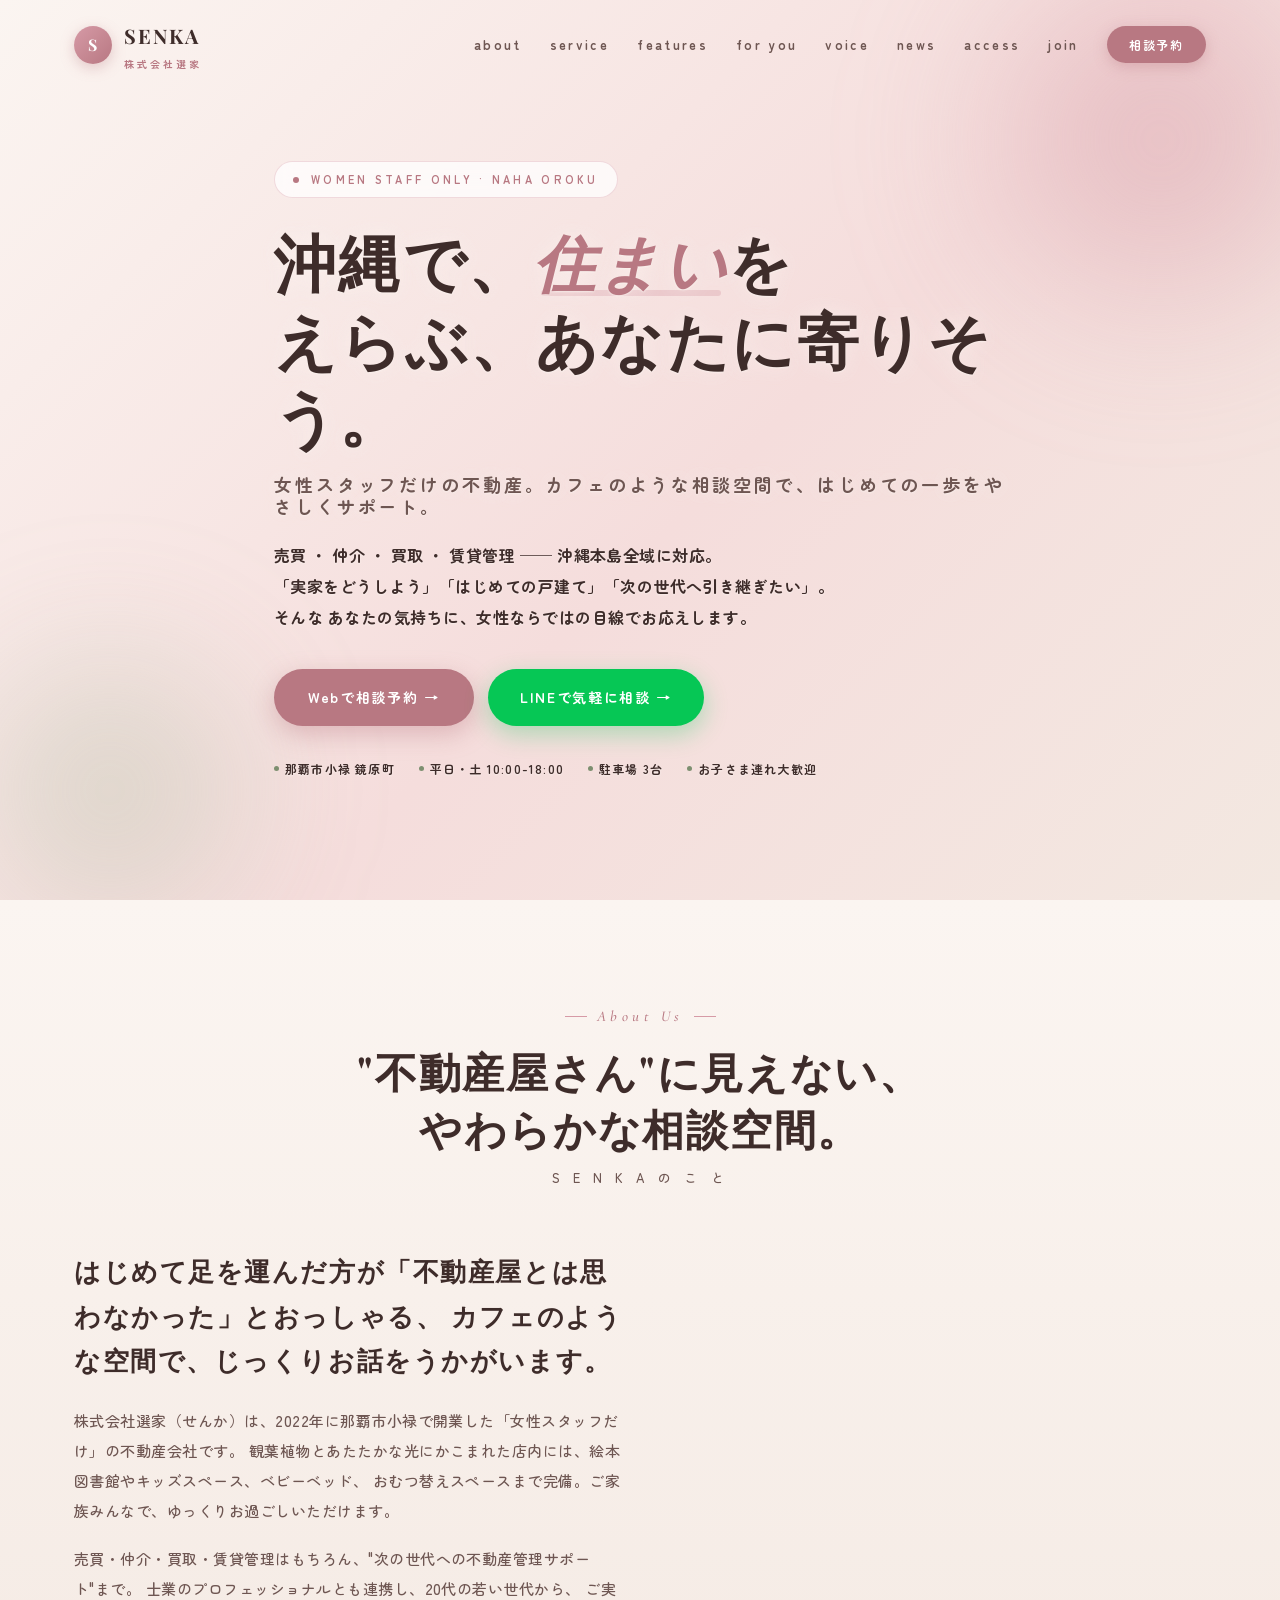
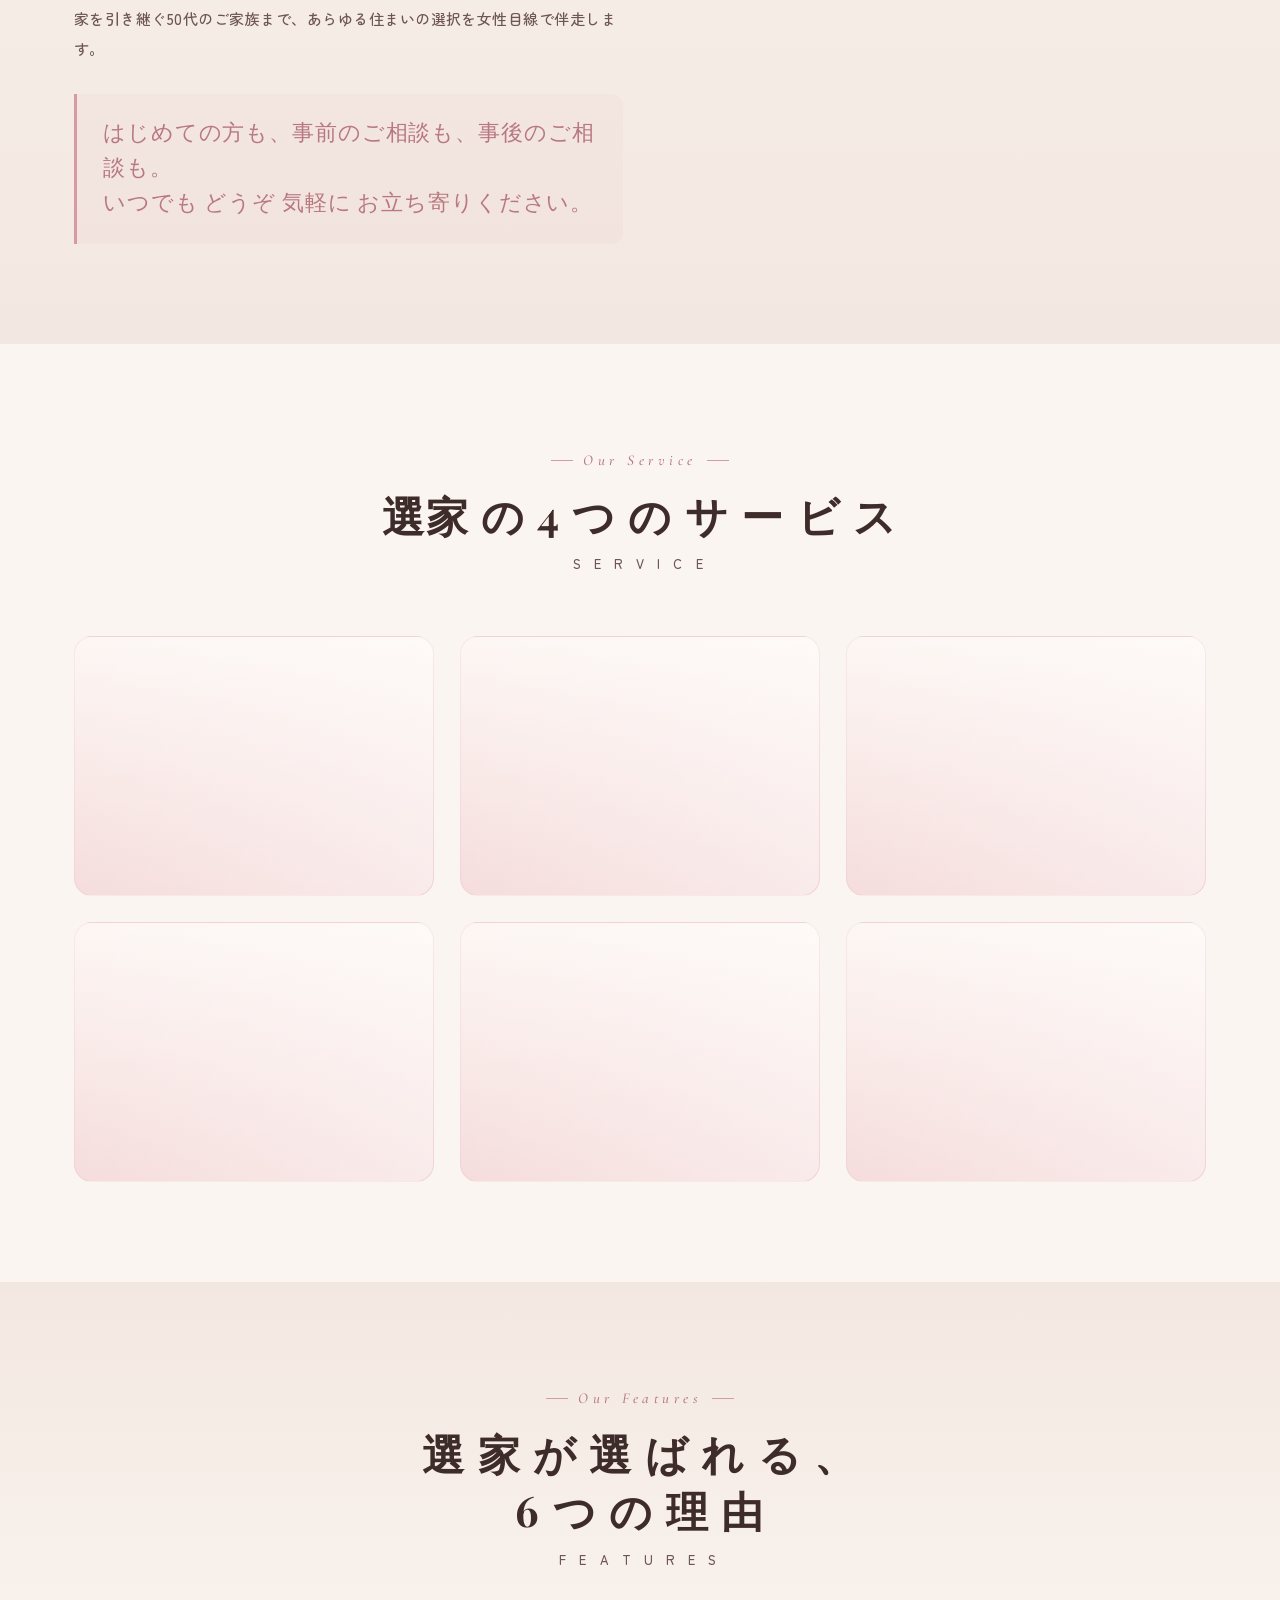
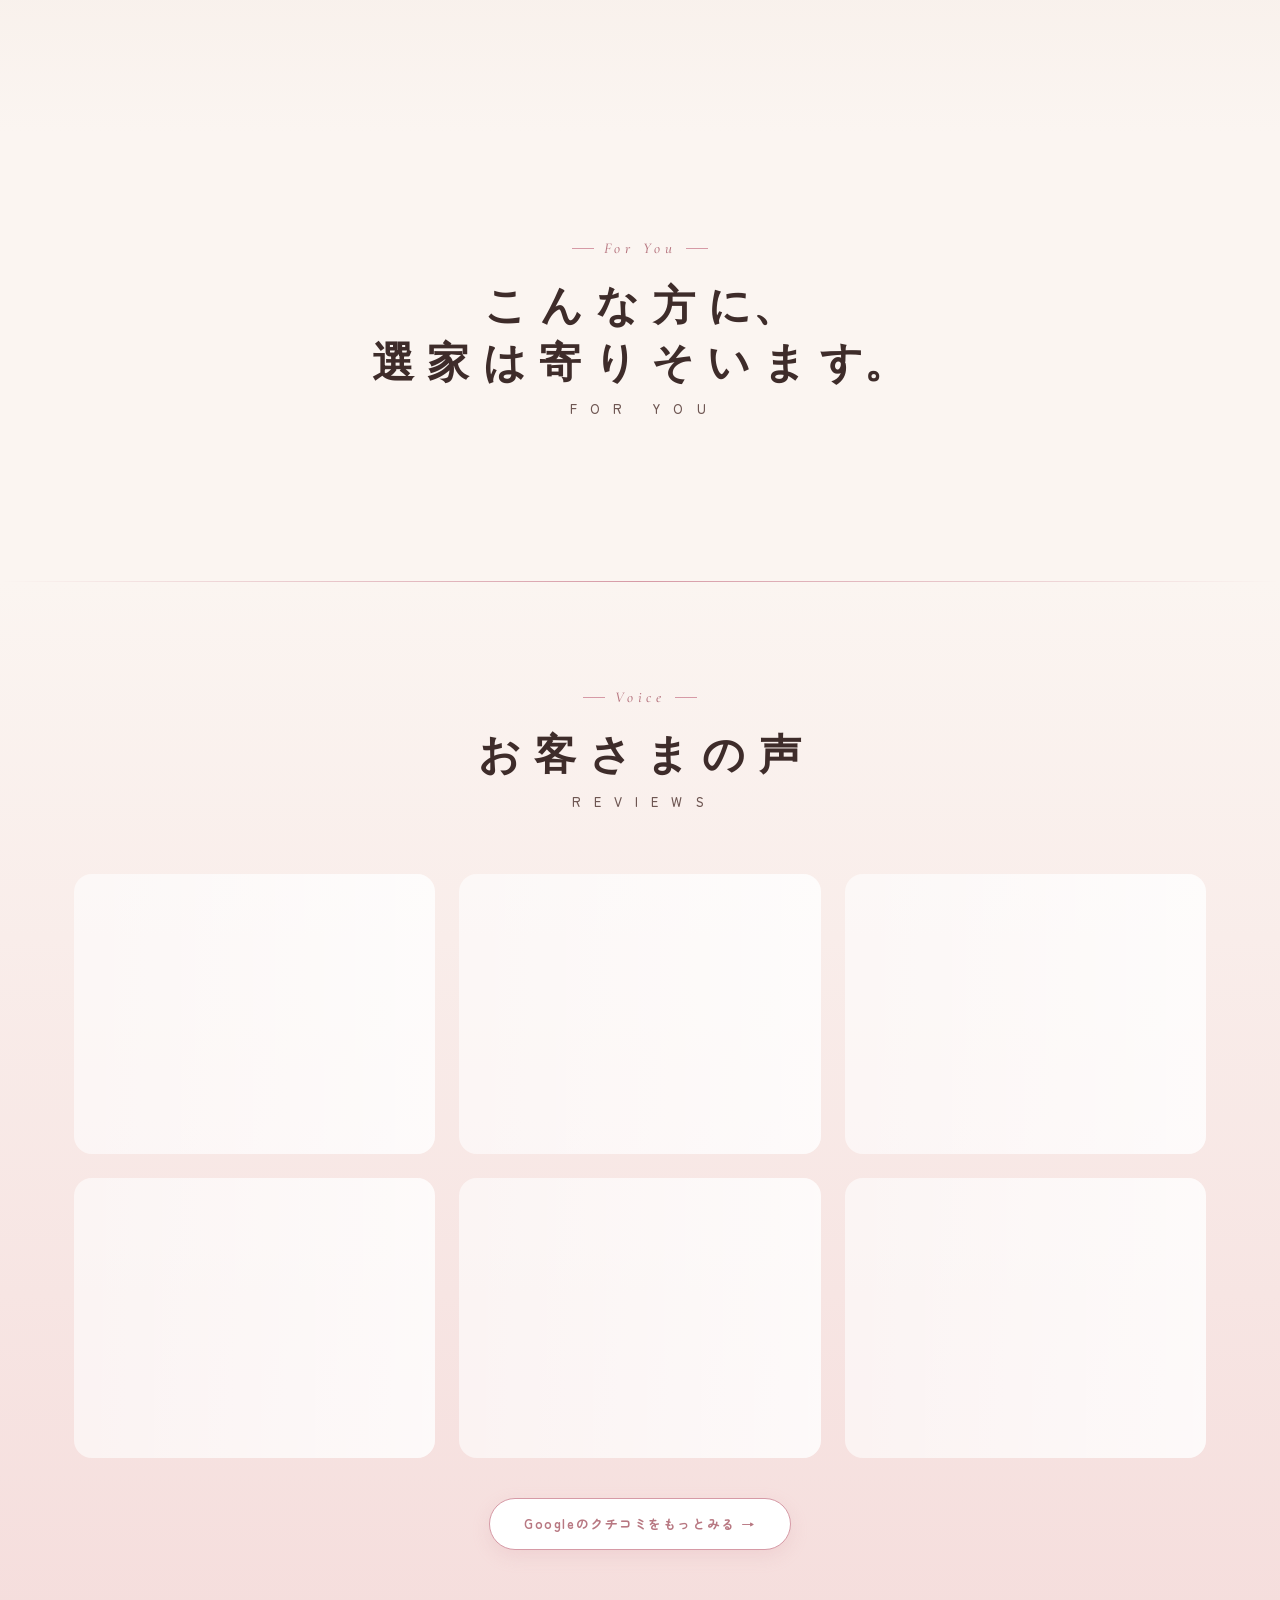
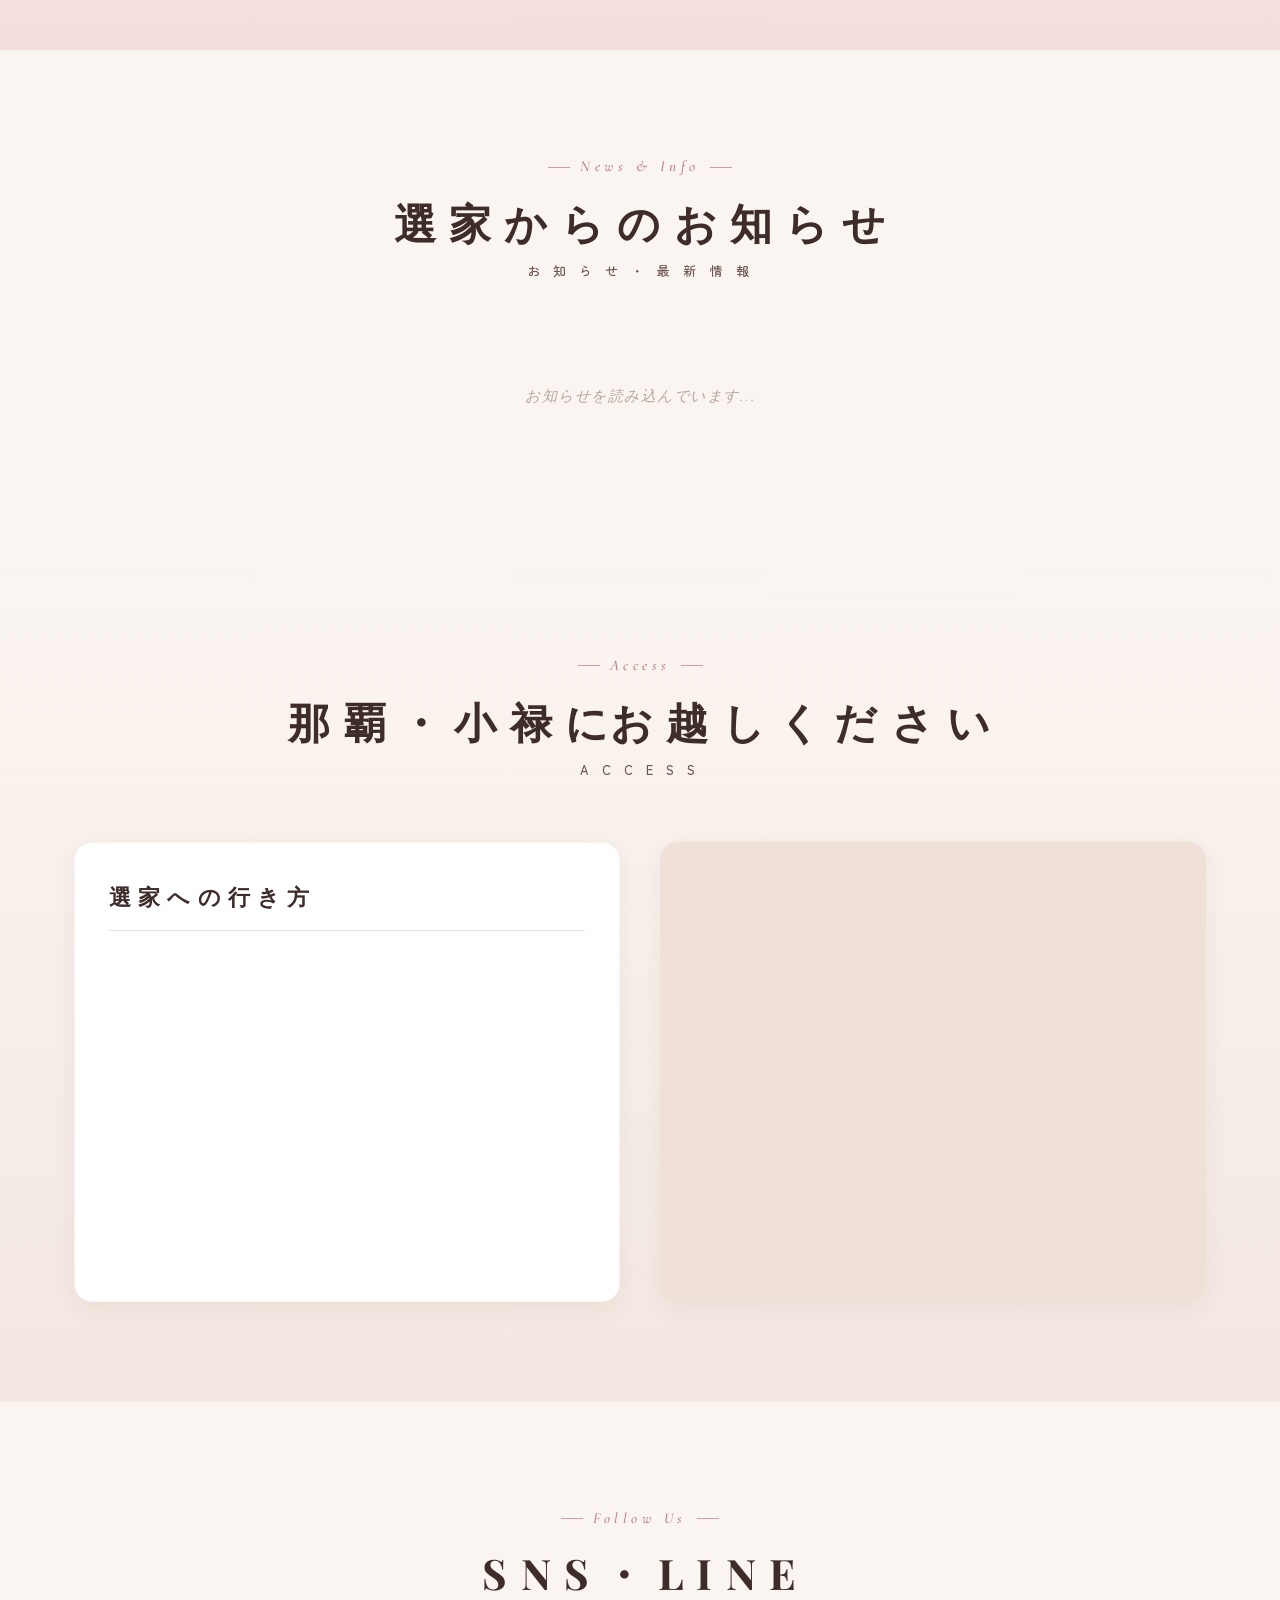
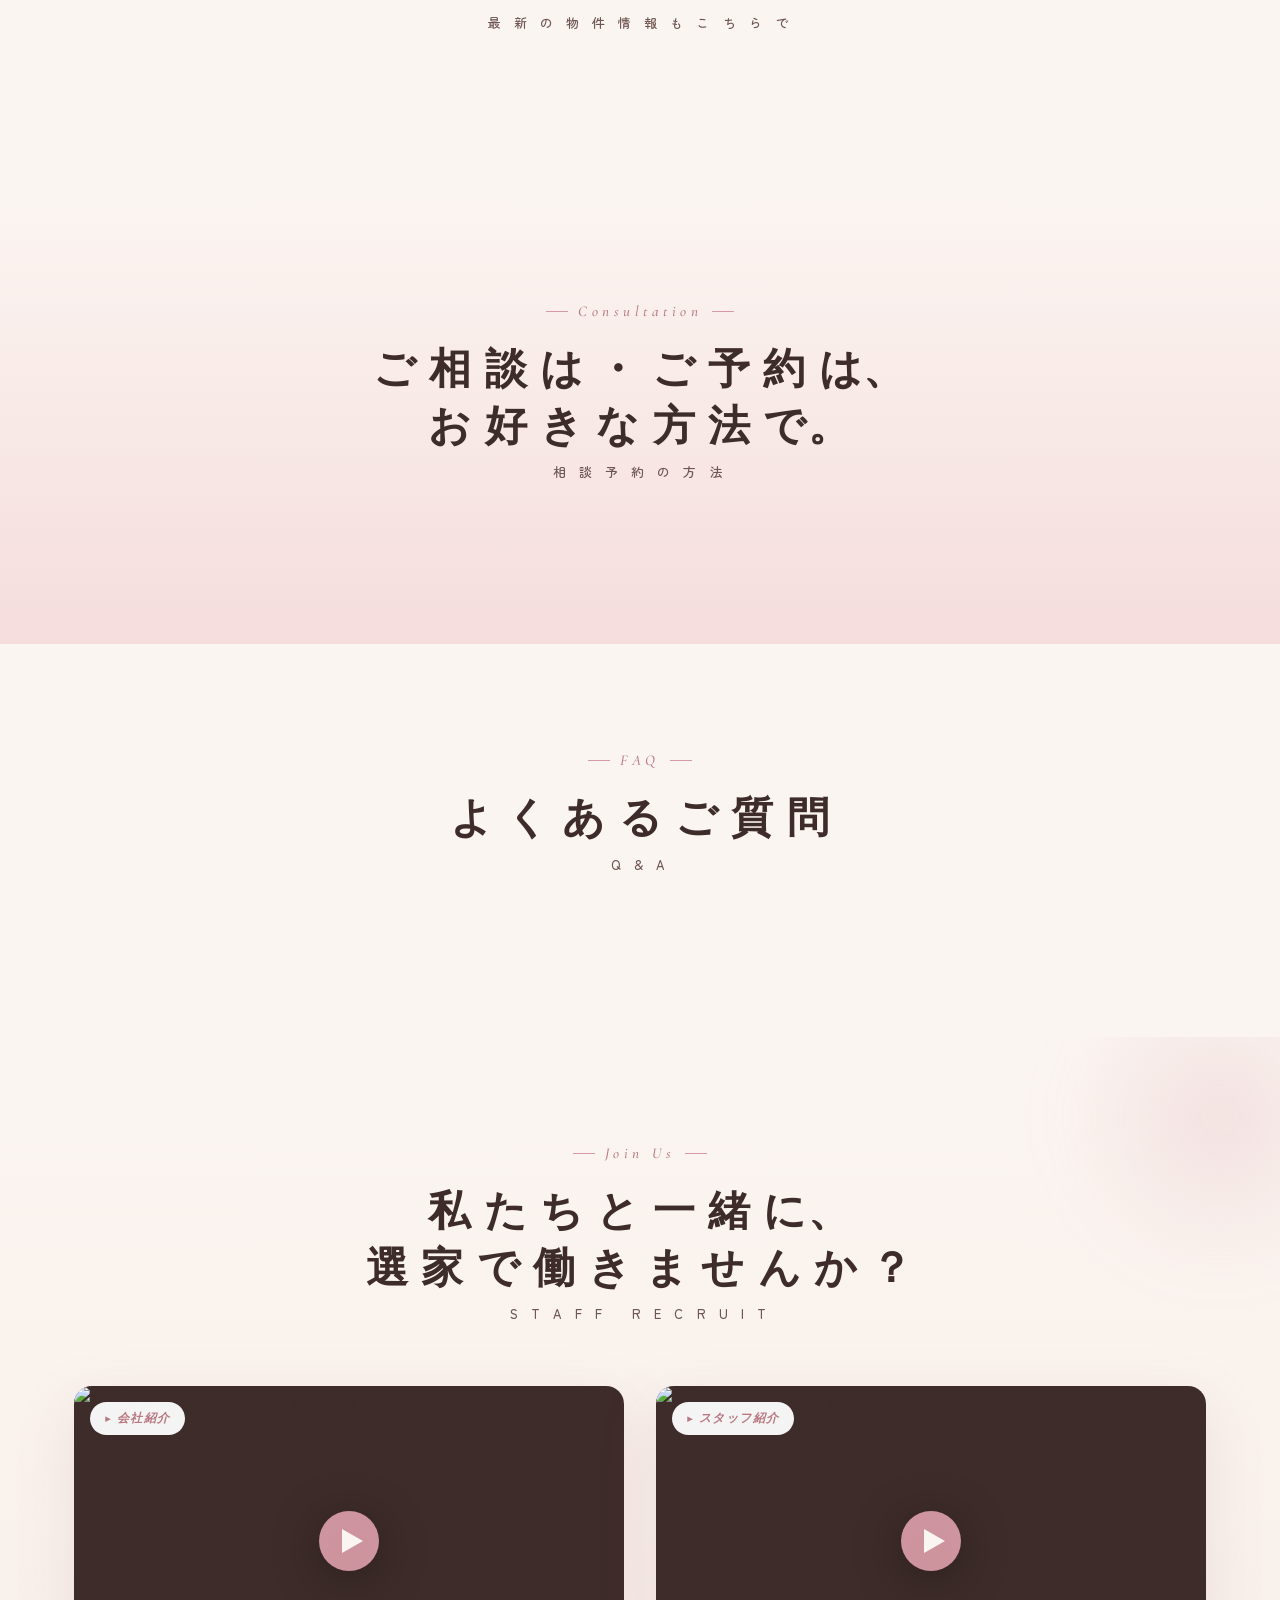
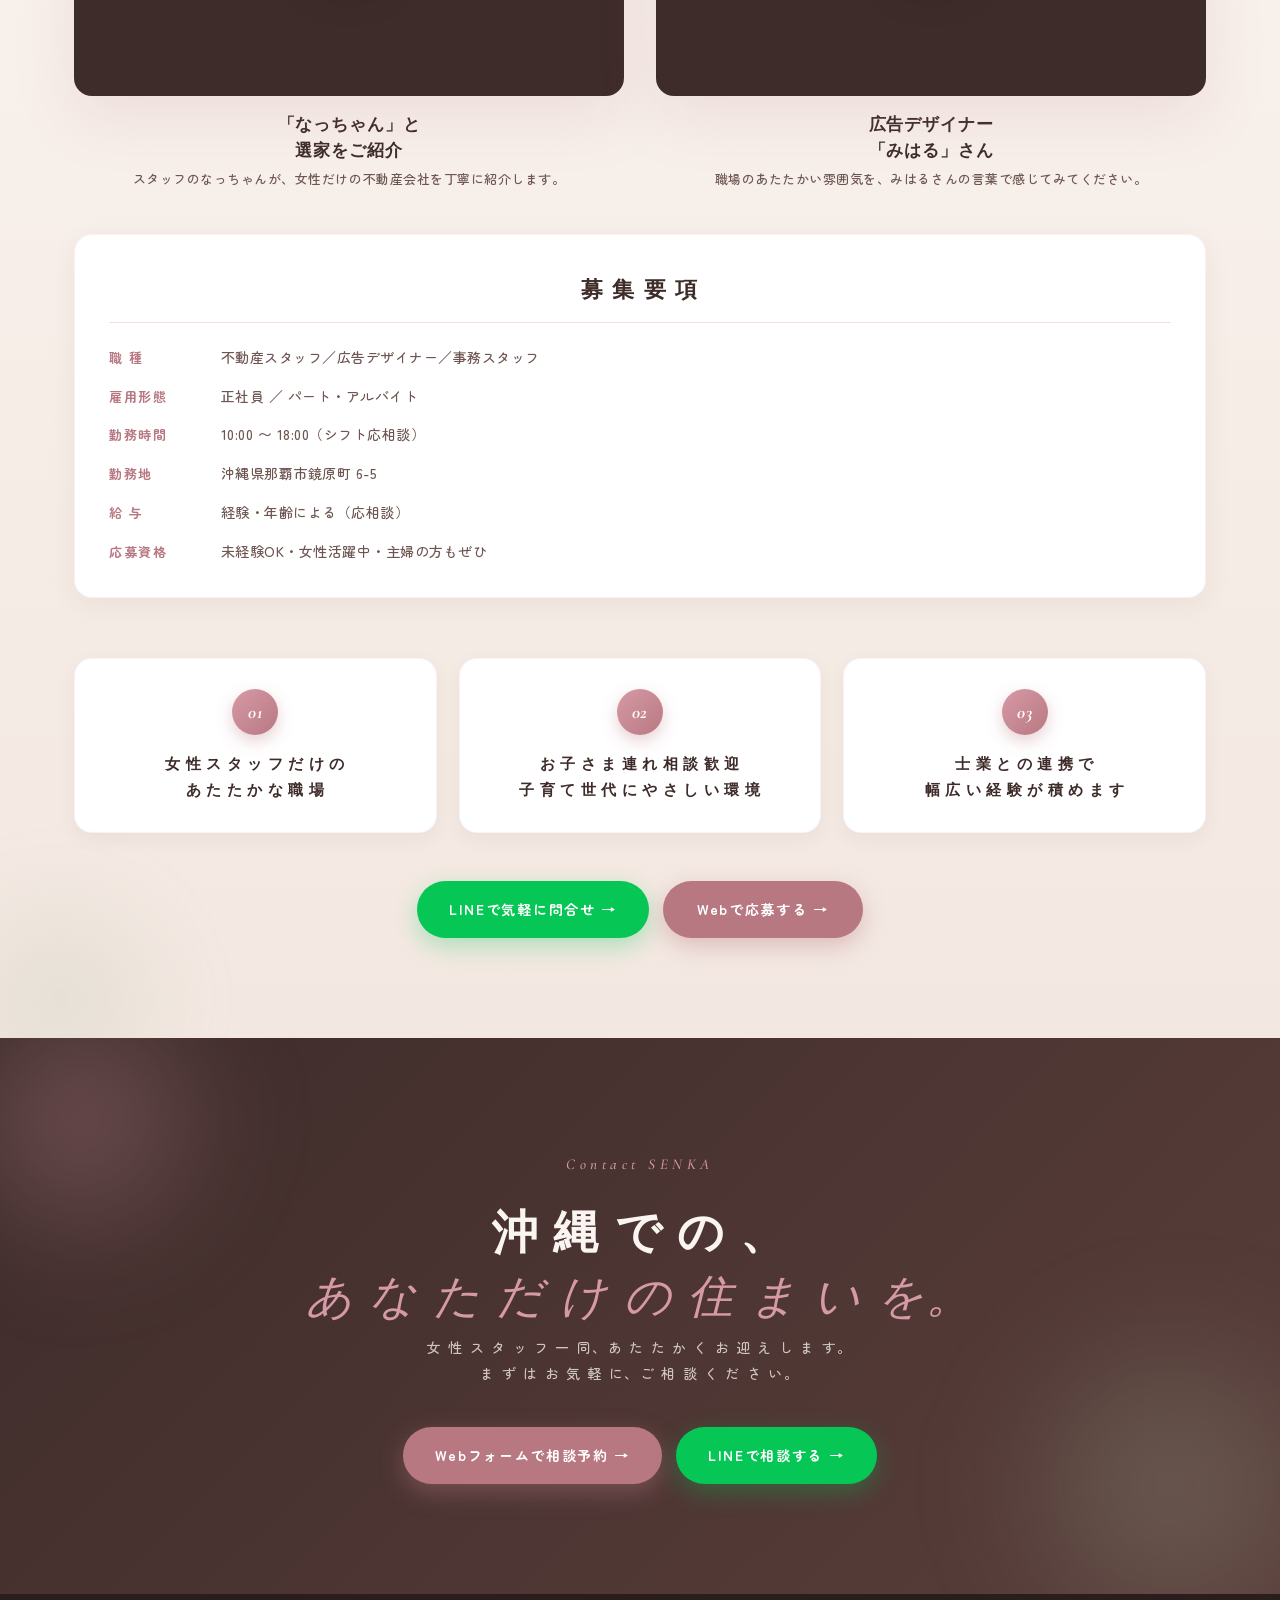
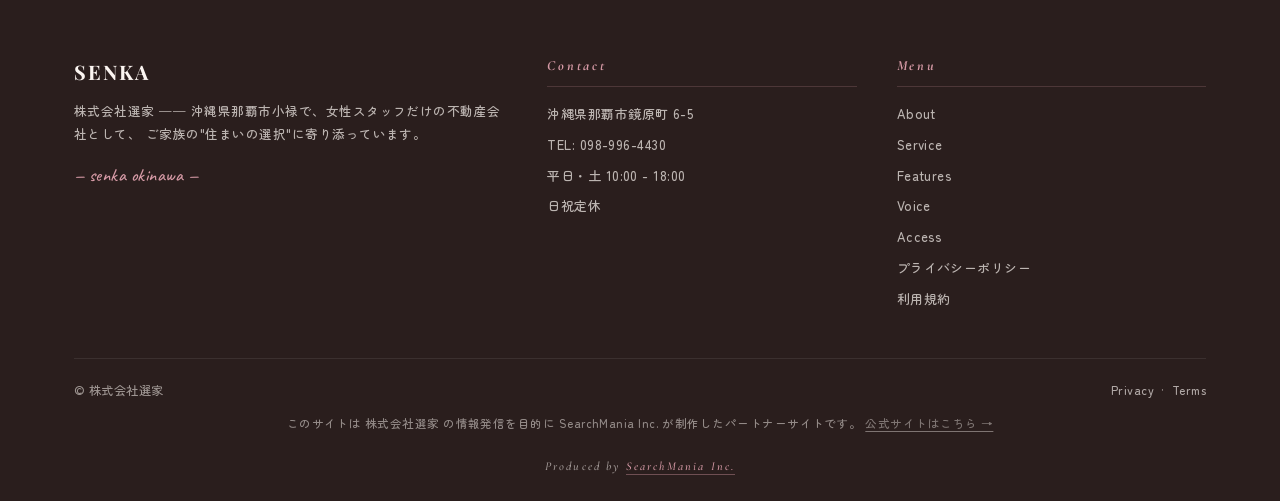
==== commit 08bb42cf: "Access title mobile break + ensure ForYou illustrations deployed" ====
--- a/index.html
+++ b/index.html
@@ -282,7 +282,7 @@
   <div class="container">
     <div class="sec-head reveal">
       <span class="eyebrow">Access</span>
-      <h2 class="section-title">那 覇 ・ 小 禄 に お 越 し く だ さ い</h2>
+      <h2 class="section-title">那 覇 ・ 小 禄 に<br class="br-sp">お 越 し く だ さ い</h2>
       <p class="section-subtitle">A C C E S S</p>
     </div>
     <div class="access-wrap">
--- a/shared.css
+++ b/shared.css
@@ -371,6 +371,11 @@
   line-height: 1.35;
   margin-bottom: 10px;
 }
+/* Mobile-only line break utility */
+.br-sp { display: none; }
+@media (max-width: 600px) {
+  .br-sp { display: inline; }
+}
 .section-subtitle {
   font-size: 13px;
   color: var(--ink-soft);
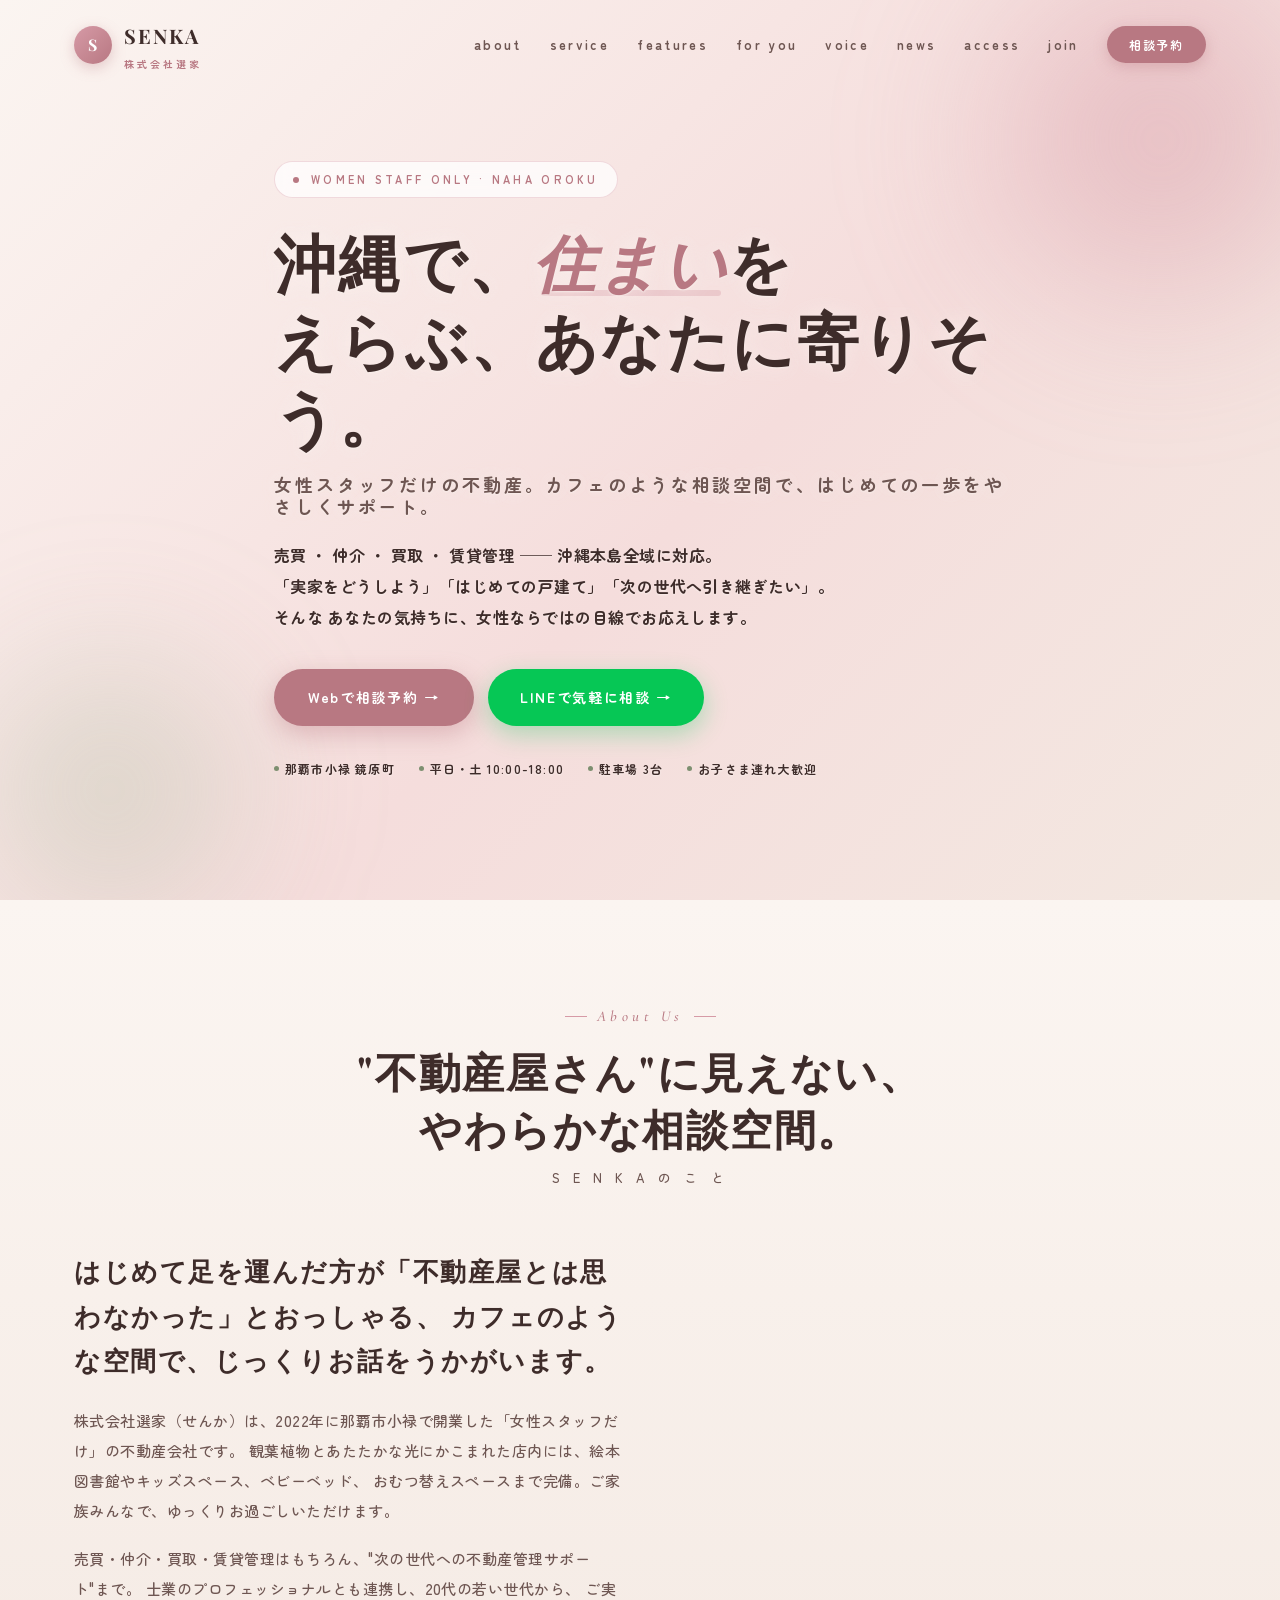
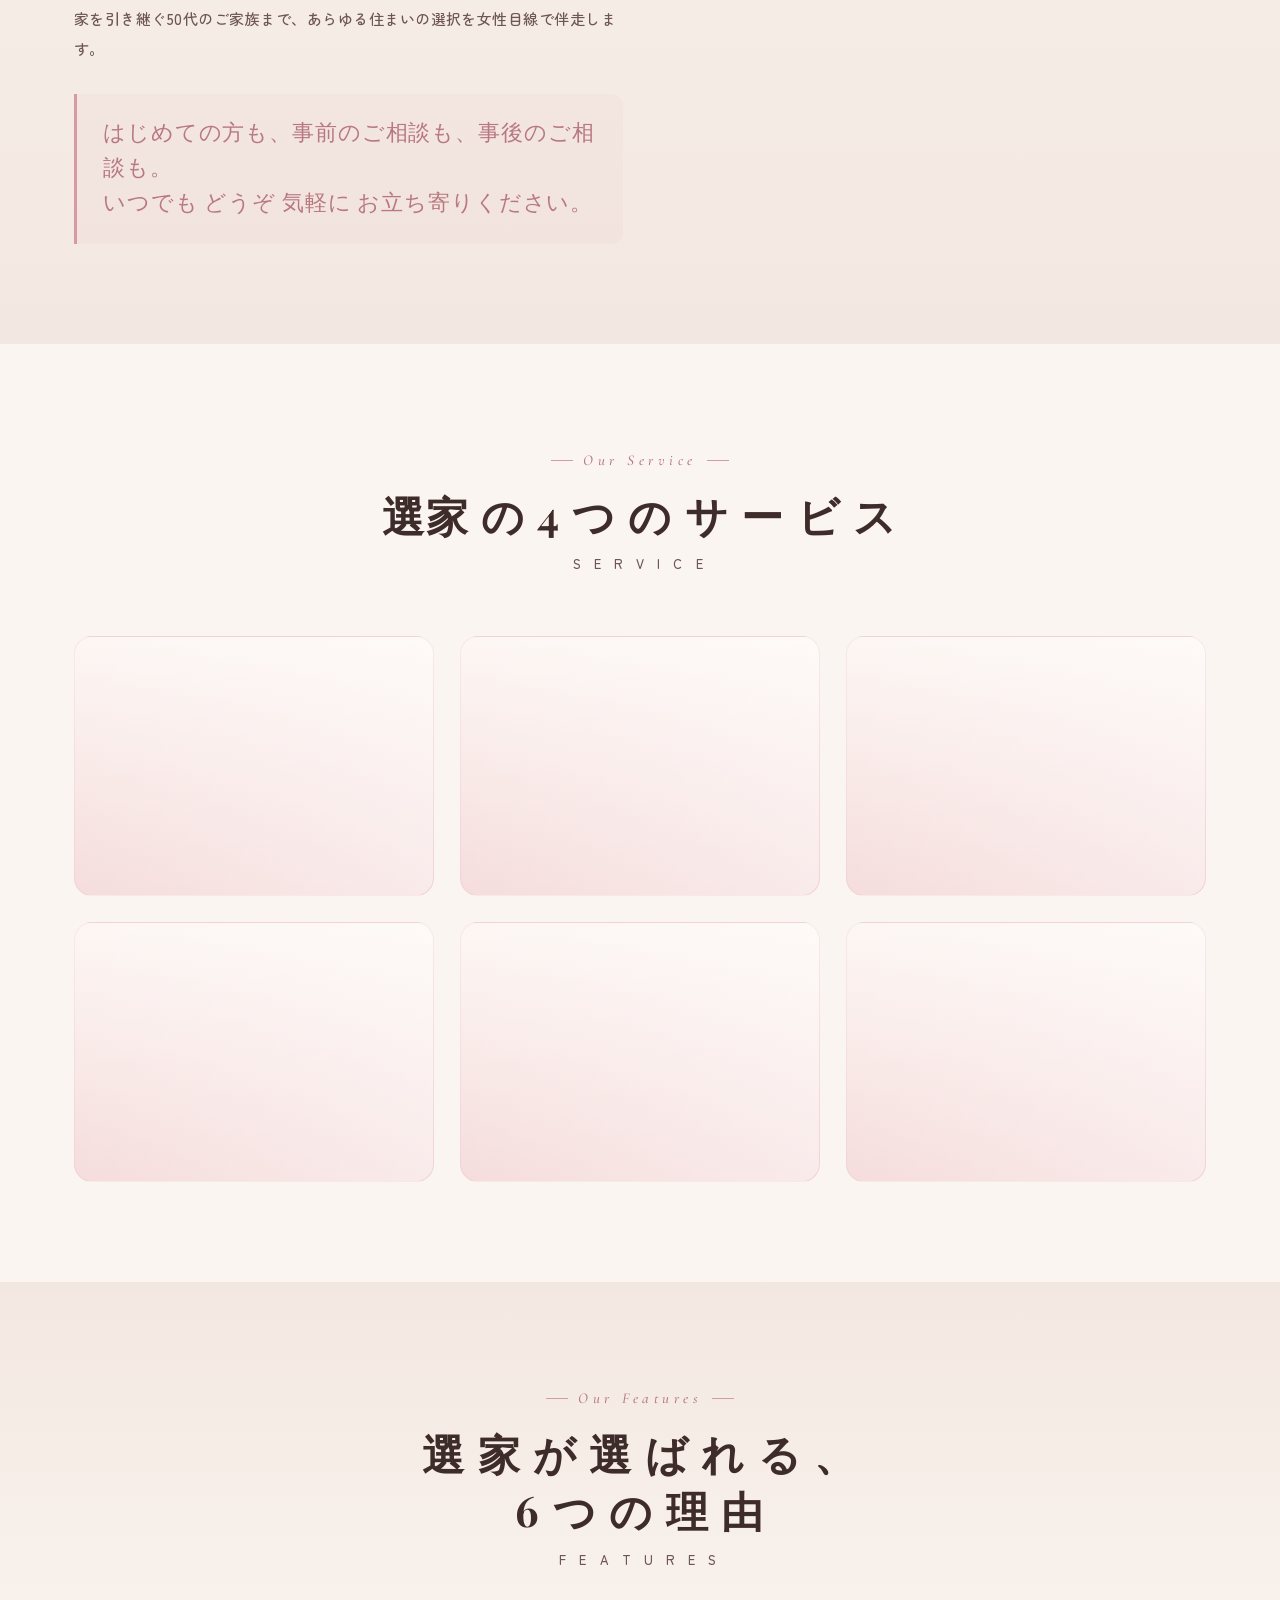
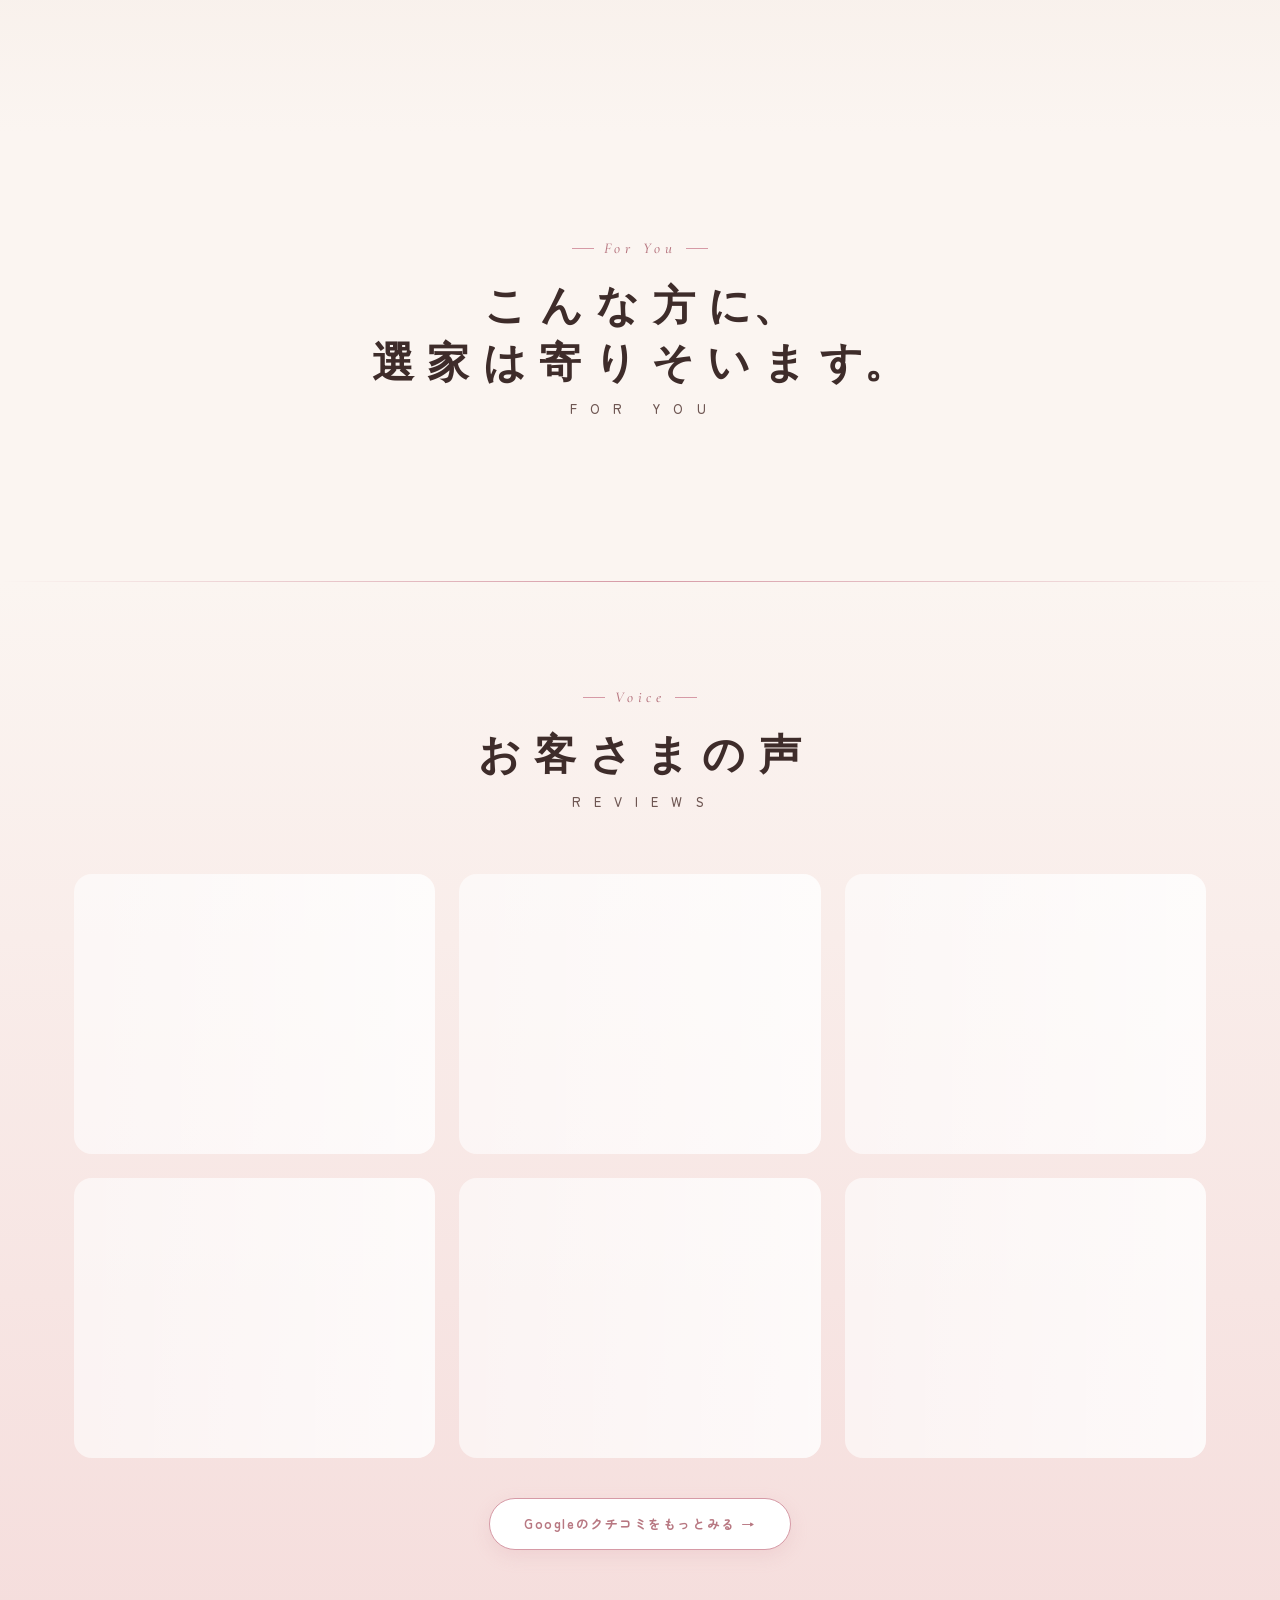
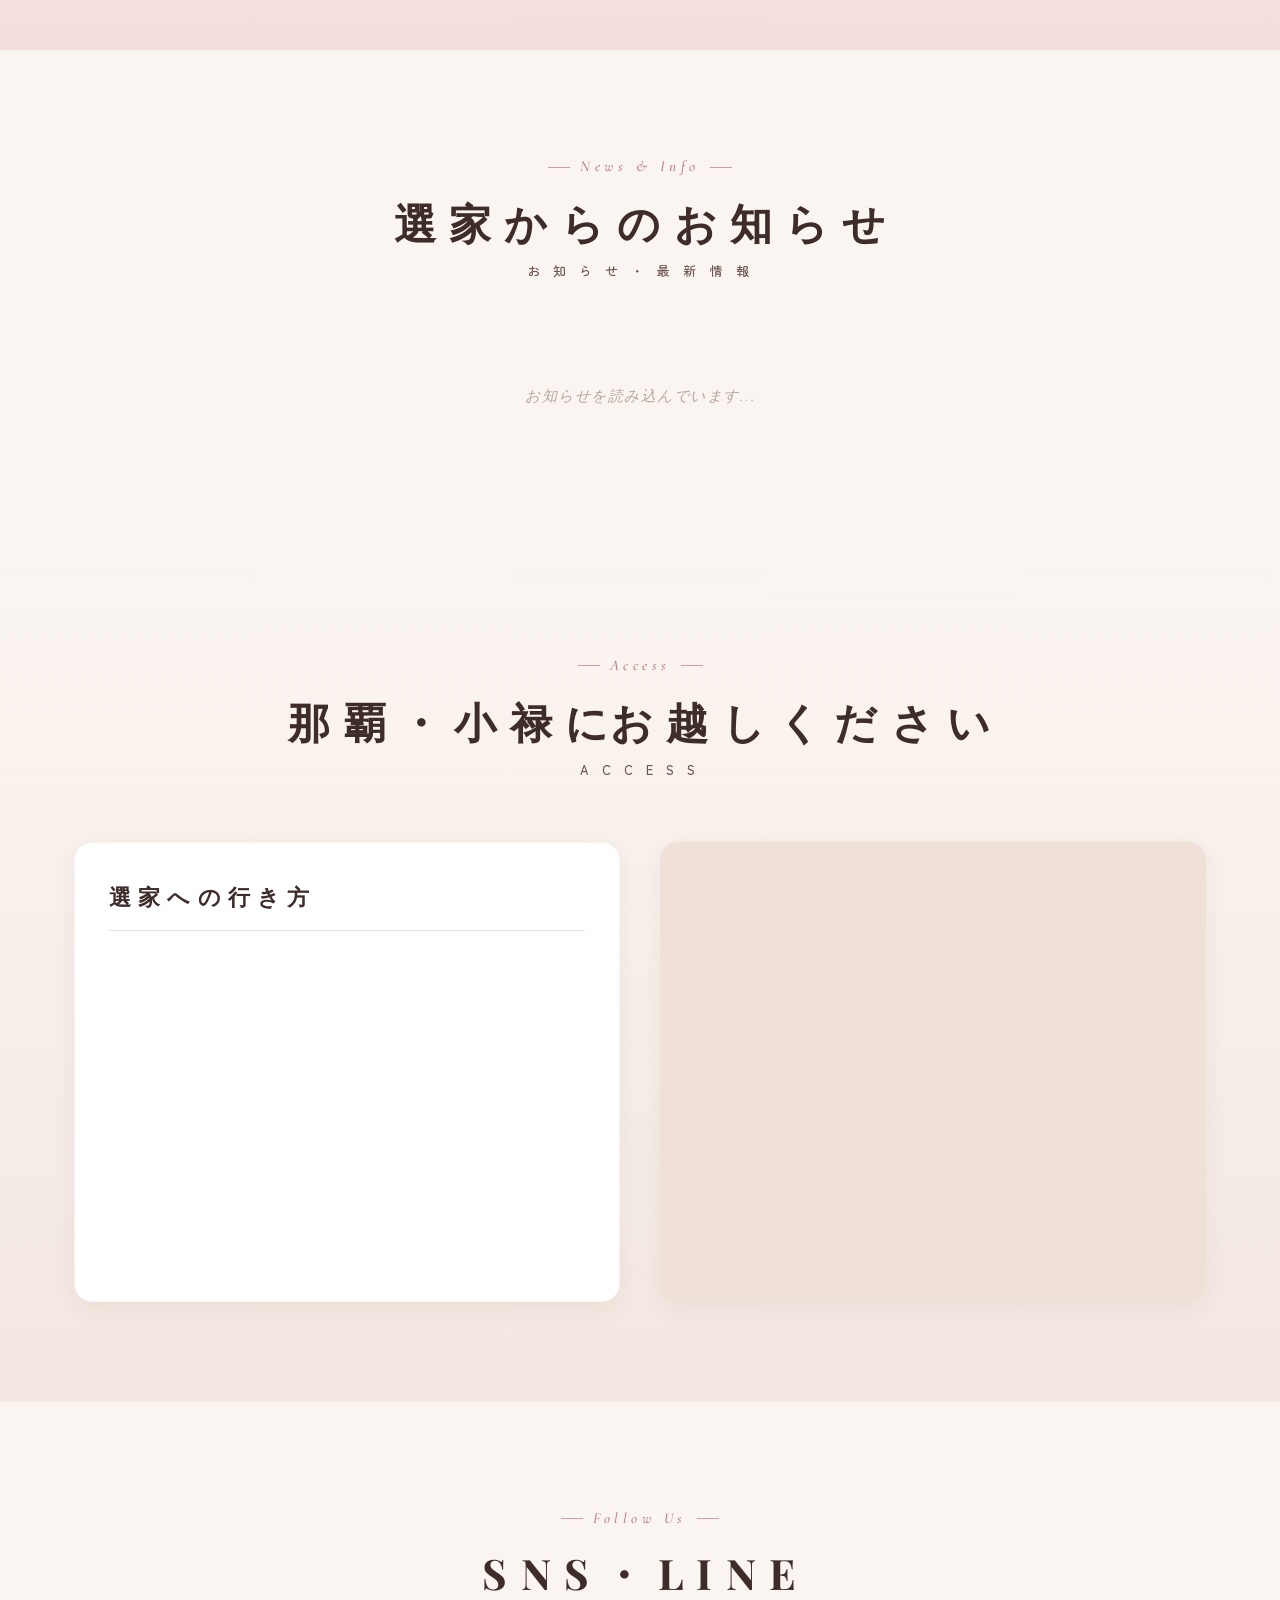
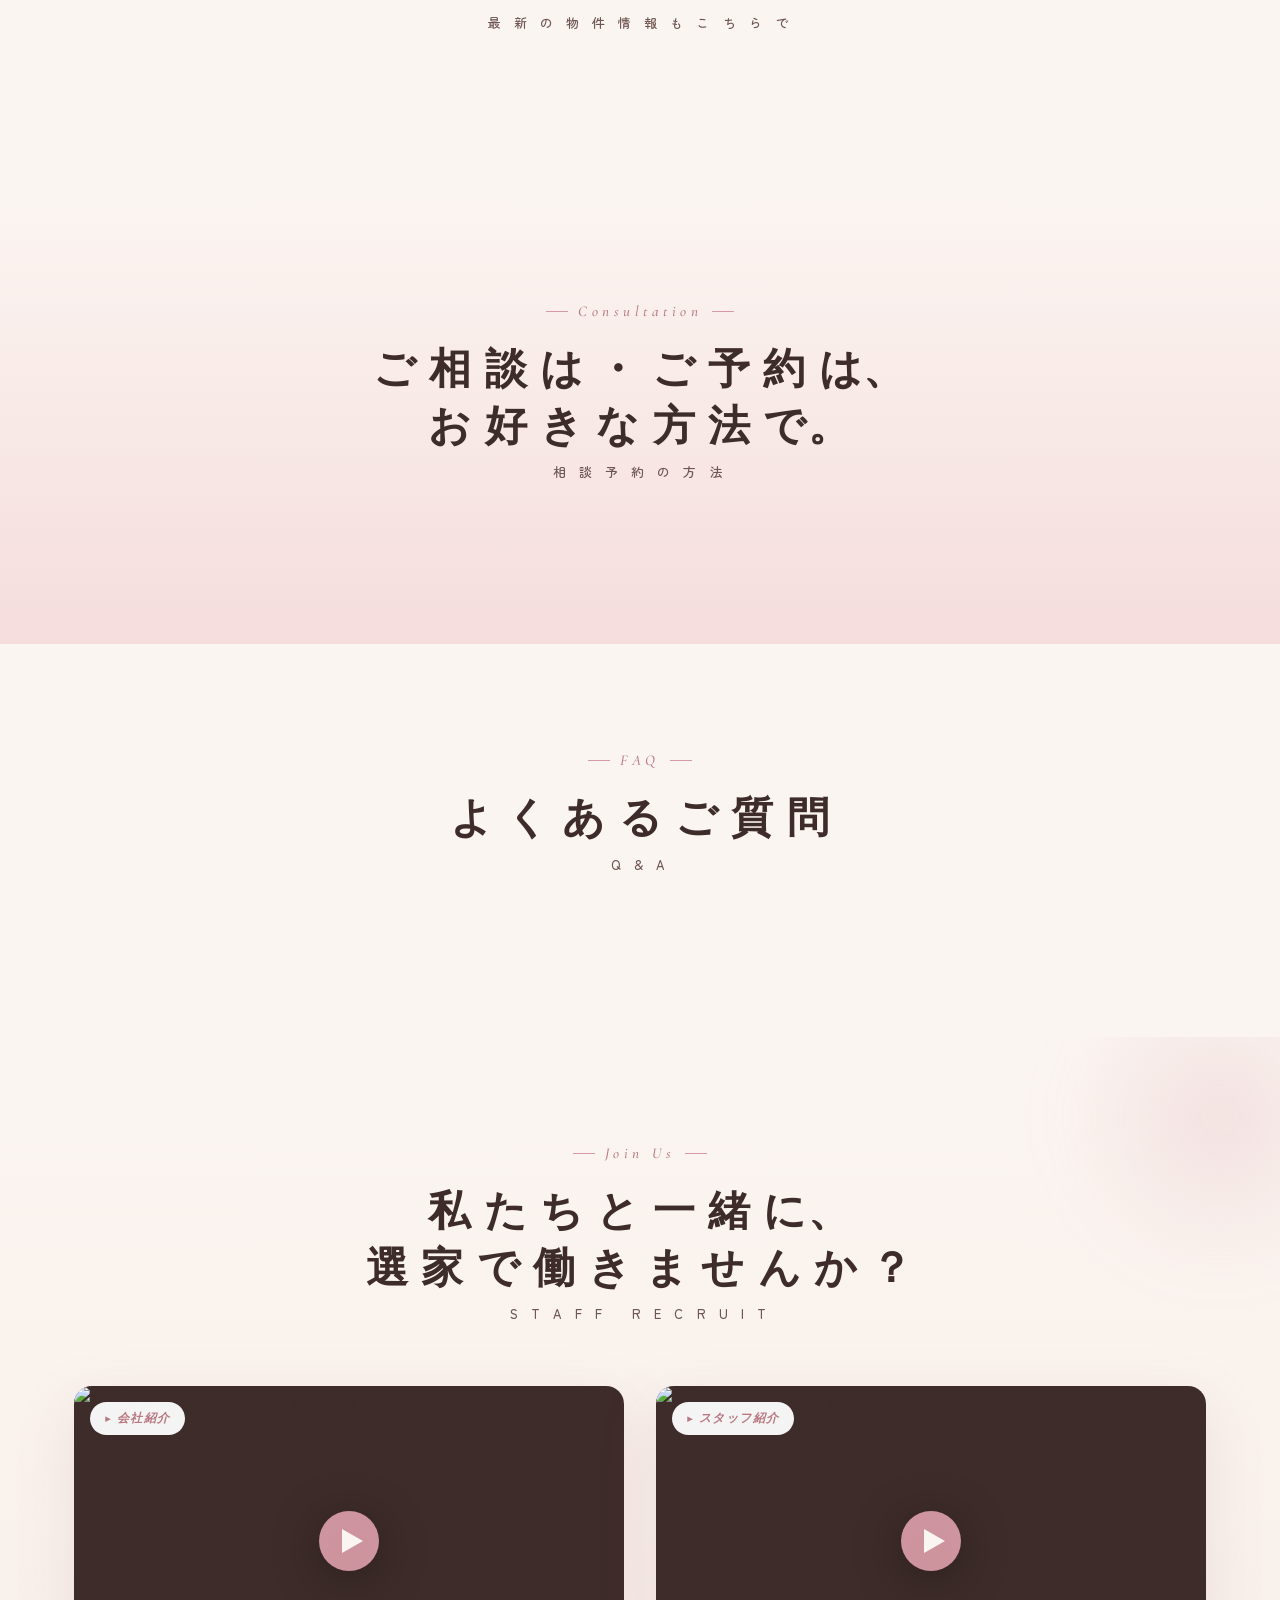
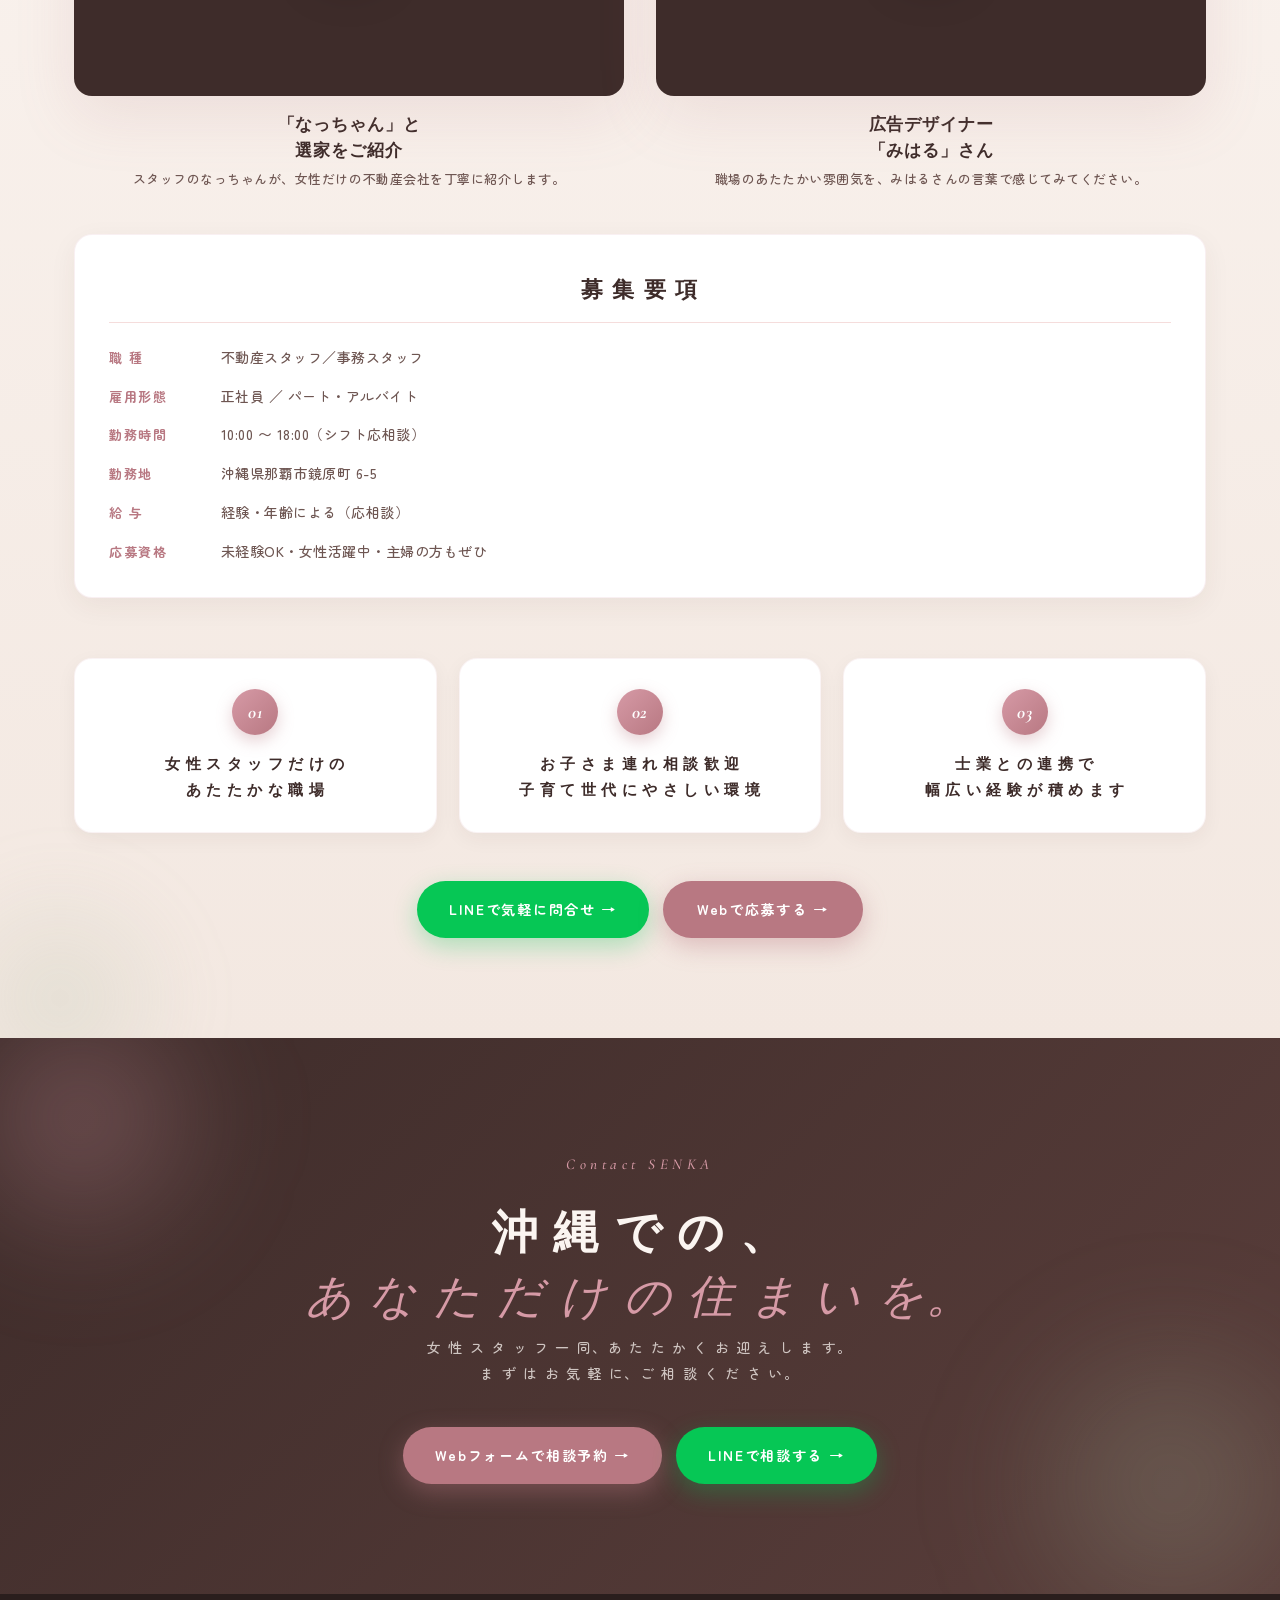
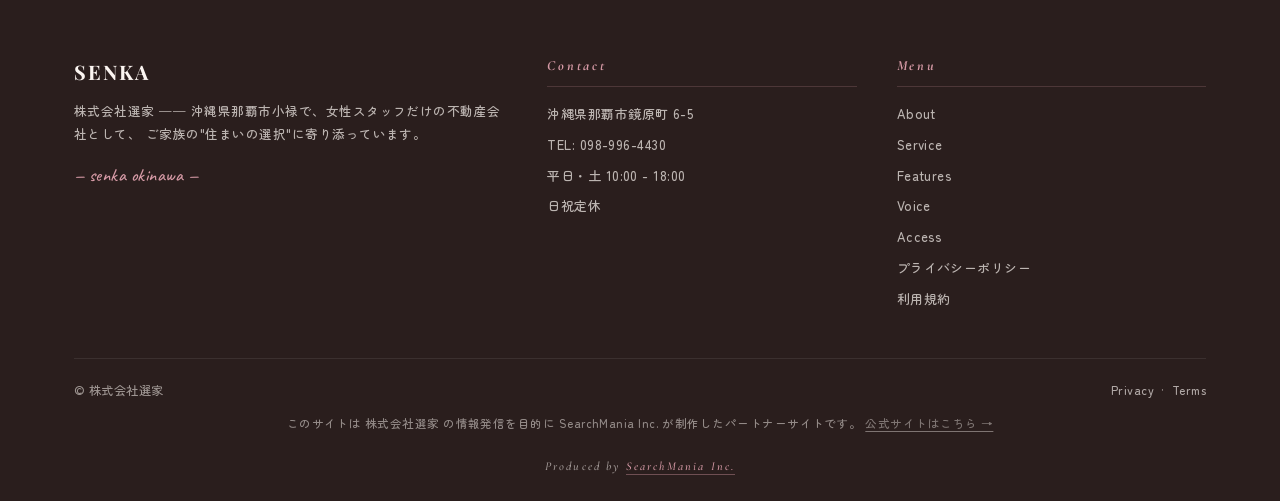
==== commit d78829b2: "Recruit: remove '広告デザイナー' from job types (keep in Miharu video caption)" ====
--- a/index.html
+++ b/index.html
@@ -34,7 +34,7 @@
 <link rel="preconnect" href="https://fonts.gstatic.com" crossorigin>
 <link href="https://fonts.googleapis.com/css2?family=Playfair+Display:ital,wght@0,400;0,600;0,700;1,400;1,600&family=Cormorant+Garamond:ital,wght@0,400;0,500;1,400;1,500&family=Zen+Maru+Gothic:wght@400;500;700;900&family=Caveat:wght@400;600&display=swap" rel="stylesheet">
 
-<link rel="stylesheet" href="./shared.css?v=2">
+<link rel="stylesheet" href="./shared.css?v=3">
 <meta name="google-site-verification" content="LZg90oxtbqi0v6An7Fc0uO3ufbqcmW4_Qp9mCI2u6wk" />
 
 <!-- JSON-LD -->
@@ -385,7 +385,7 @@
       <h3 class="recruit-h3">募 集 要 項</h3>
       <dl class="recruit-dl">
         <dt>職 種</dt>
-        <dd>不動産スタッフ／広告デザイナー／事務スタッフ</dd>
+        <dd>不動産スタッフ／事務スタッフ</dd>
         <dt>雇用形態</dt>
         <dd>正社員 ／ パート・アルバイト</dd>
         <dt>勤務時間</dt>
--- a/shared.css
+++ b/shared.css
@@ -1327,9 +1327,37 @@
   .hero { padding: 100px 0 60px; }
   .hero-title { font-size: clamp(30px, 8vw, 40px); }
   .hero-ctas .btn { flex: 1 1 100%; min-width: unset; }
-  .menu-grid { grid-template-columns: 1fr; }
-  .features-list { grid-template-columns: 1fr; }
-  .scenes { grid-template-columns: 1fr; }
+
+  /* Horizontal swipe carousel for card-style sections on mobile */
+  .menu-grid,
+  .features-list,
+  .scenes,
+  .consult-cards,
+  .recruit-perks {
+    display: flex; flex-wrap: nowrap;
+    overflow-x: auto; scroll-snap-type: x mandatory;
+    -webkit-overflow-scrolling: touch;
+    gap: 14px; padding: 0 2px 20px;
+    scrollbar-width: none;
+    grid-template-columns: unset;
+  }
+  .menu-grid::-webkit-scrollbar,
+  .features-list::-webkit-scrollbar,
+  .scenes::-webkit-scrollbar,
+  .consult-cards::-webkit-scrollbar,
+  .recruit-perks::-webkit-scrollbar { display: none; }
+
+  .menu-card, .menu-skel,
+  .feature,
+  .scene,
+  .consult-card,
+  .perk {
+    flex: 0 0 78vw; max-width: 300px;
+    scroll-snap-align: start;
+    min-width: 0;
+  }
+  .scene { flex: 0 0 66vw; max-width: 260px; }
+  .perk  { flex: 0 0 72vw; max-width: 280px; }
 
   /* Reviews — horizontal scroll */
   .reviews-grid {
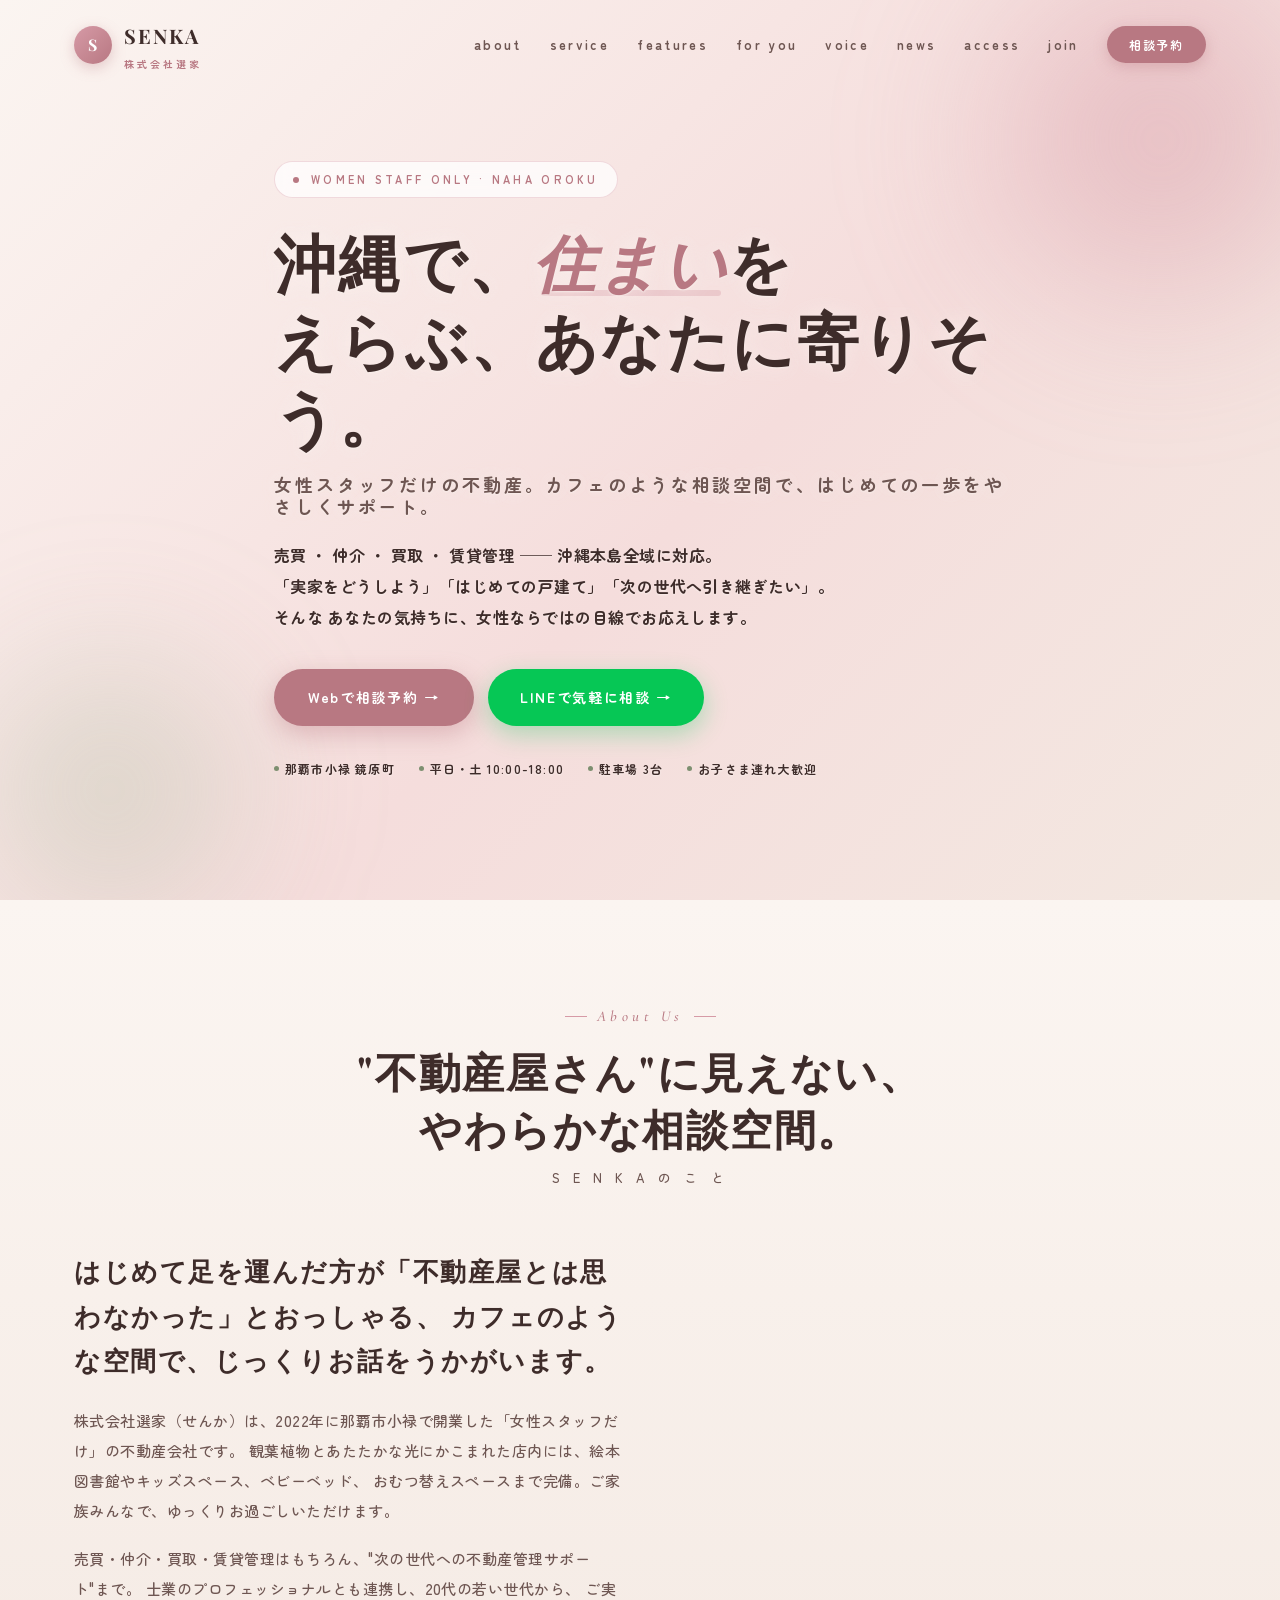
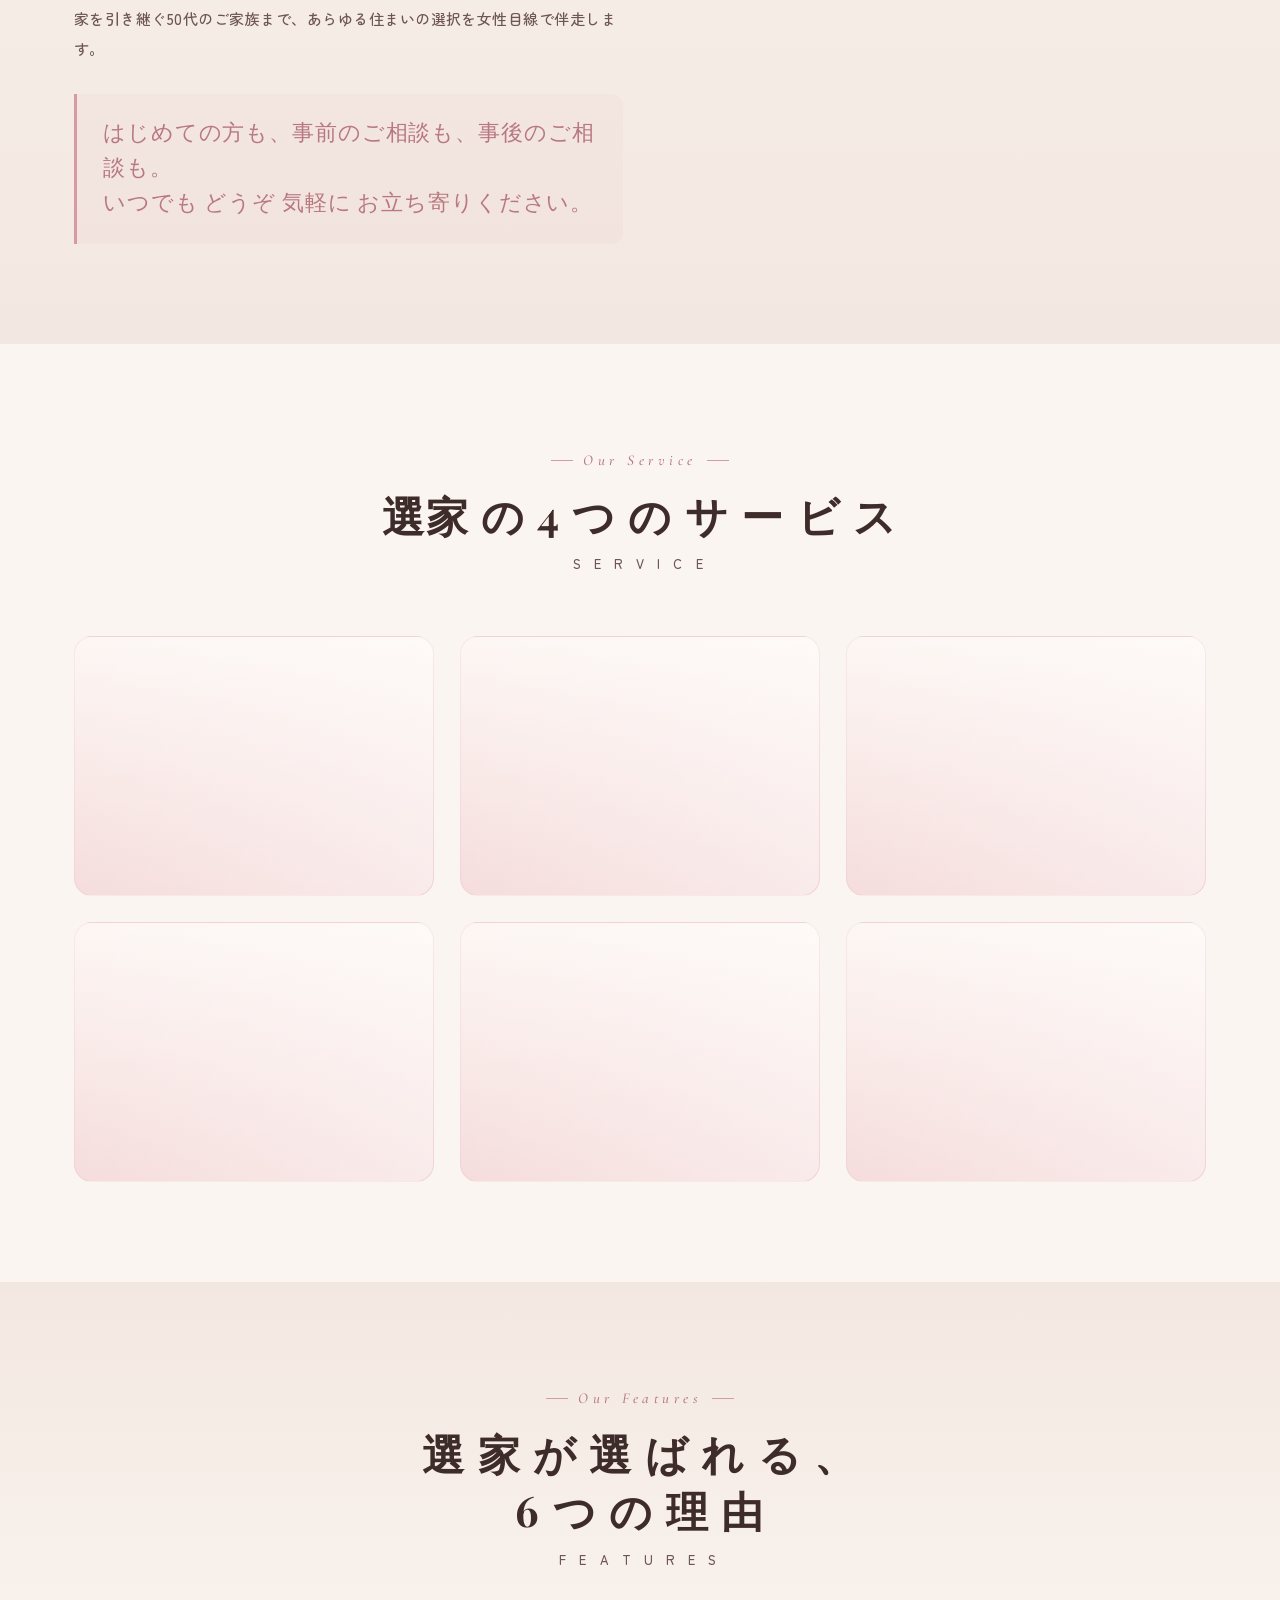
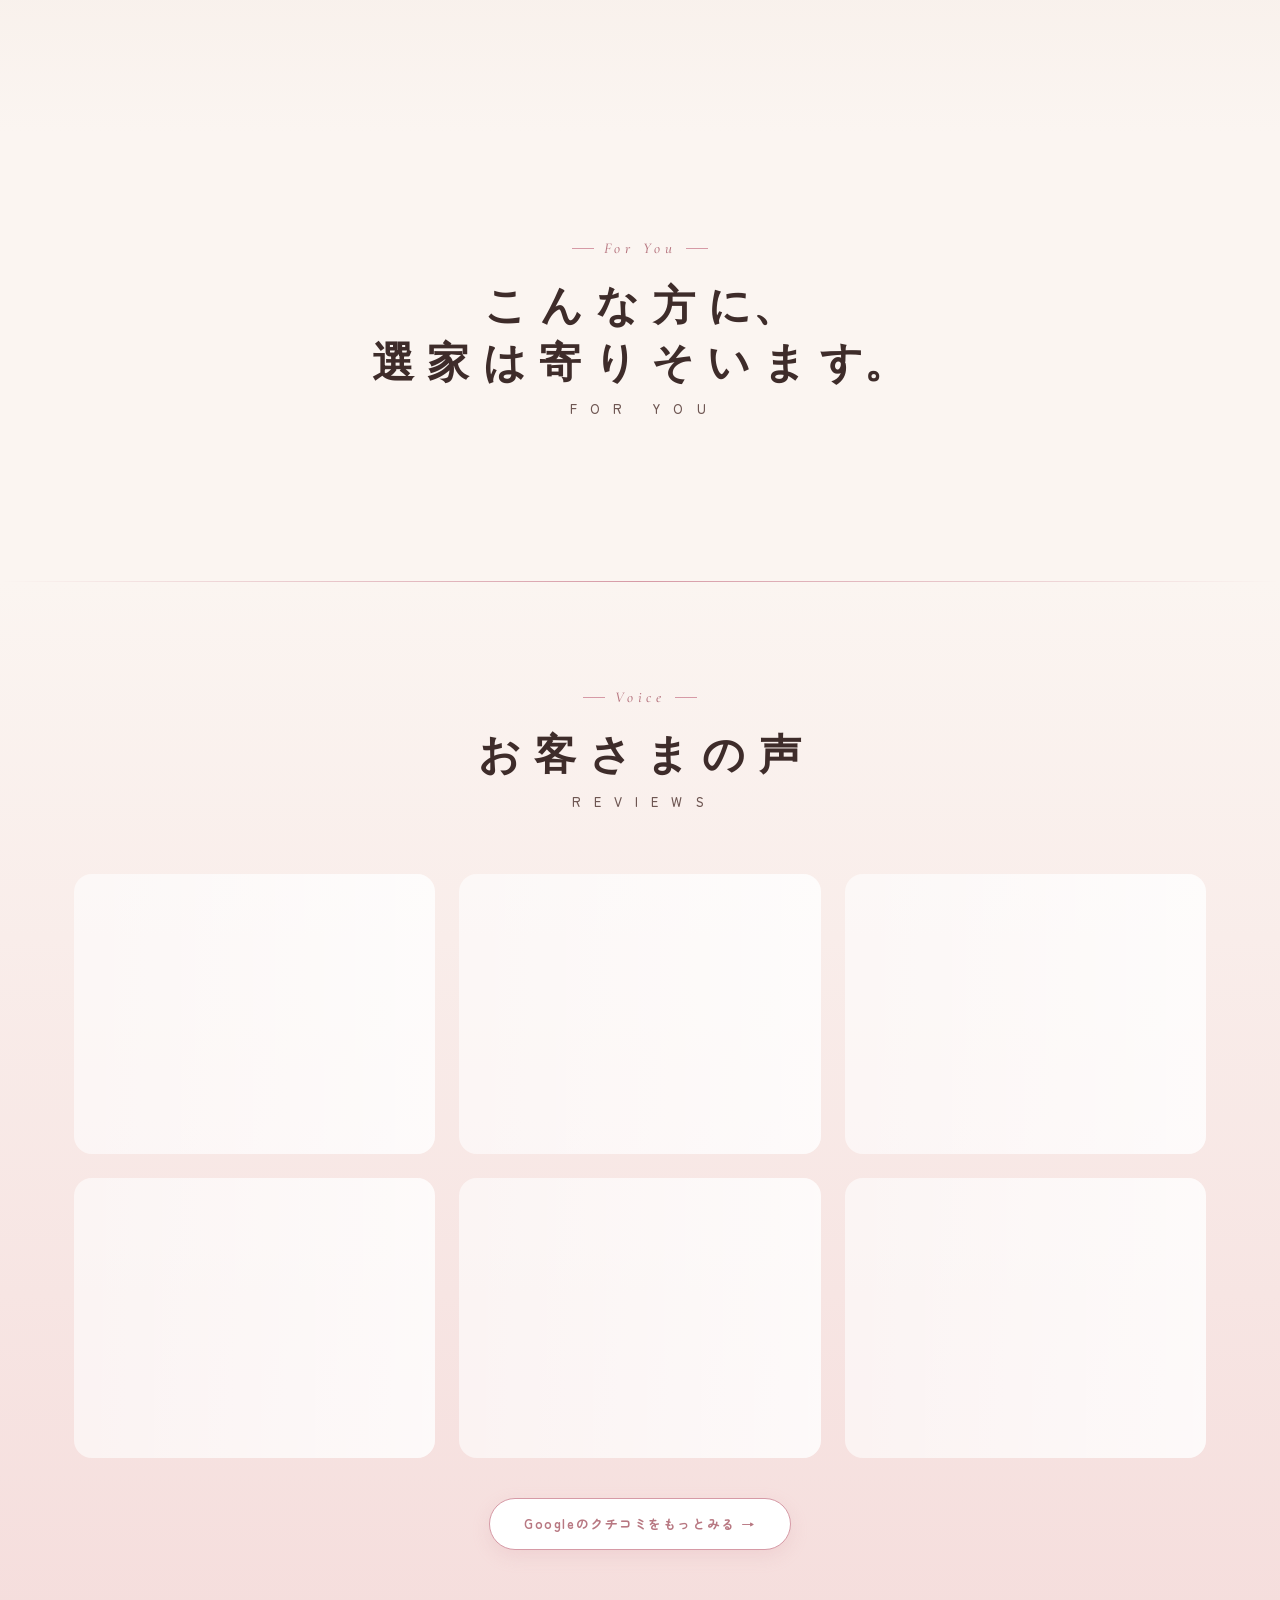
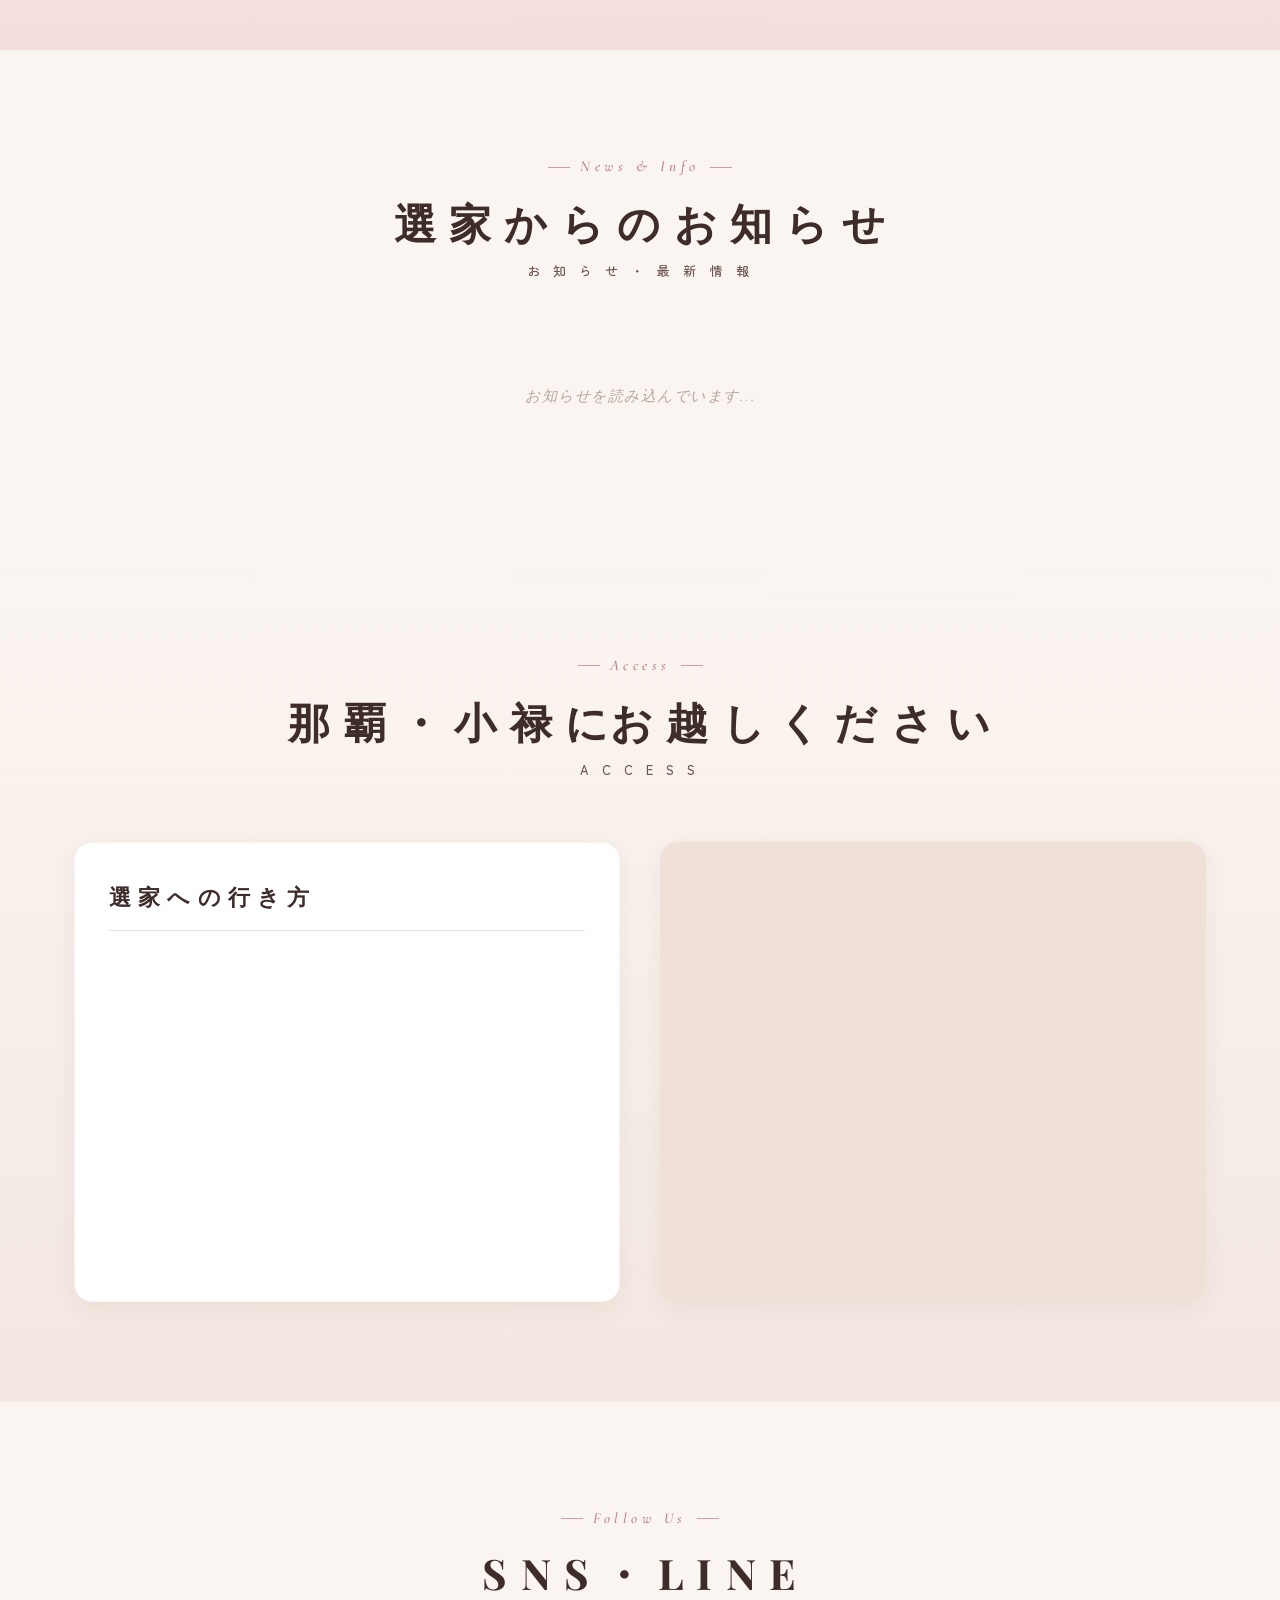
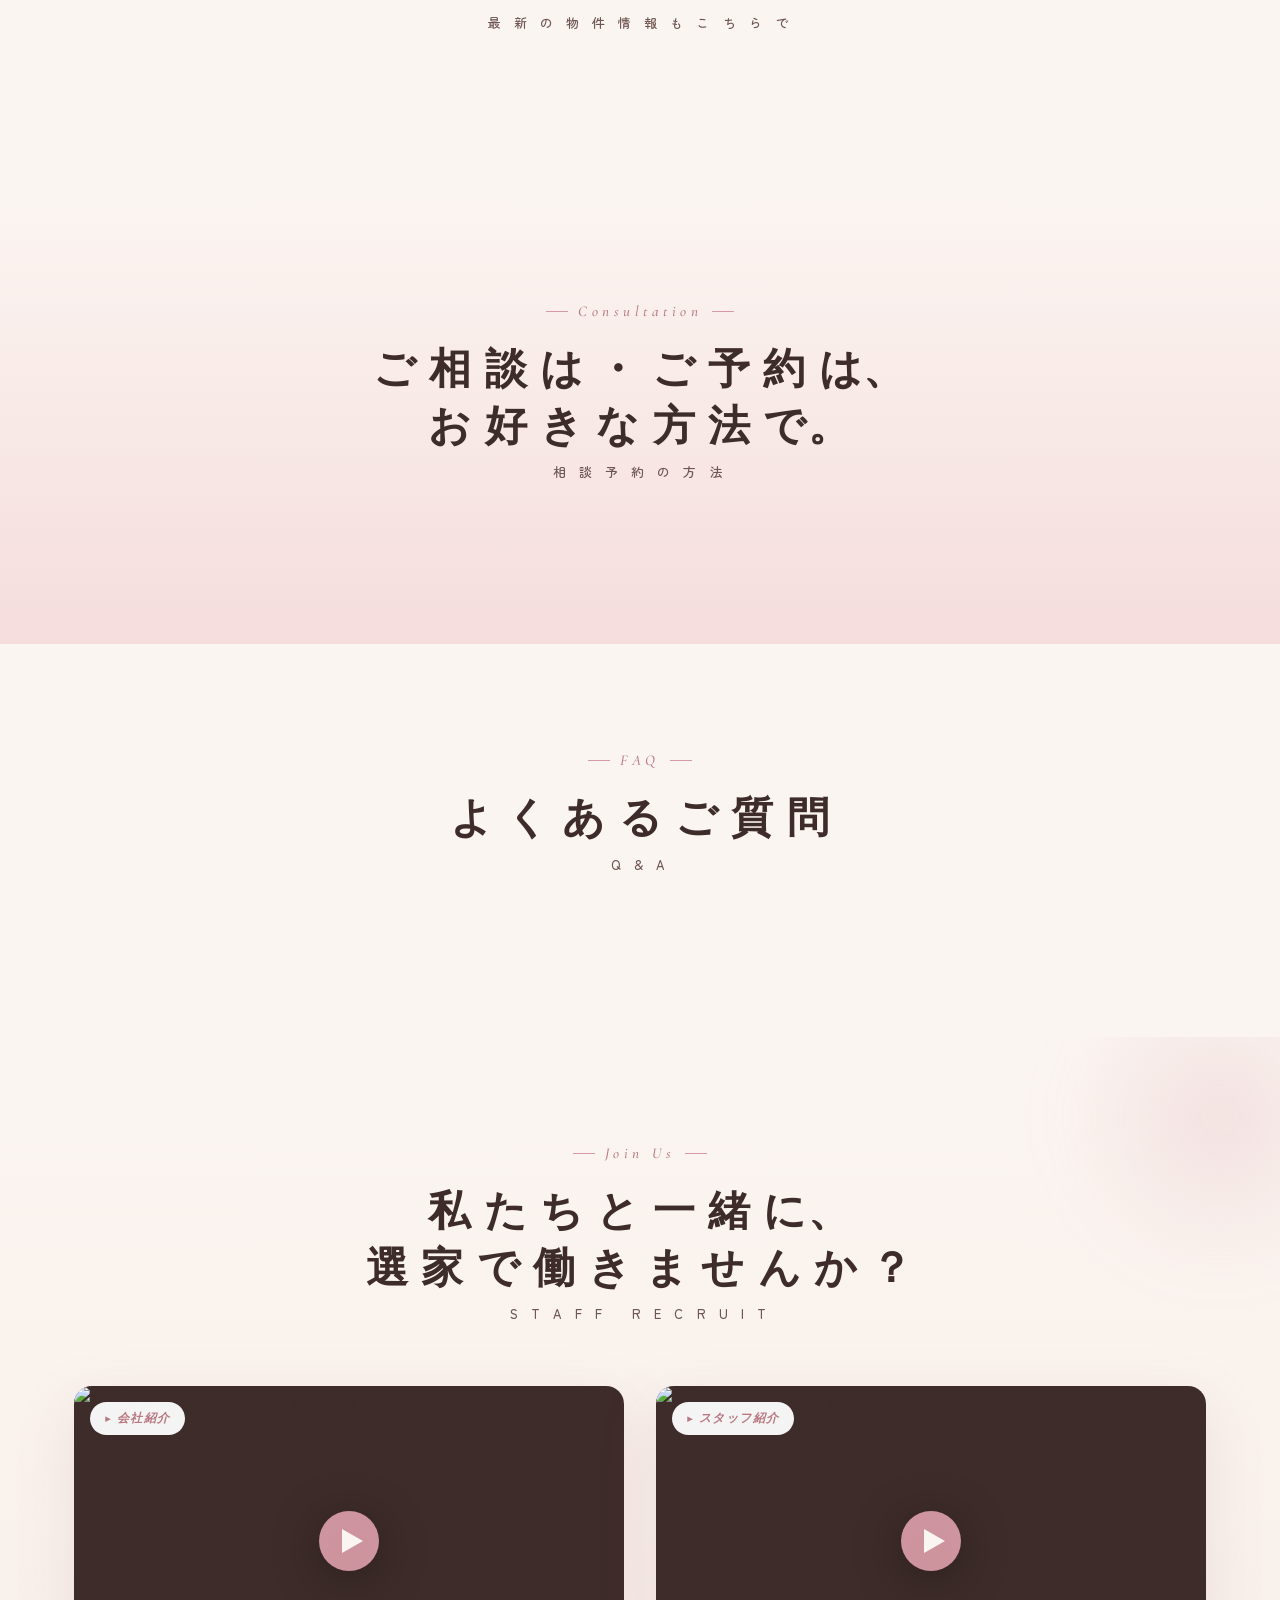
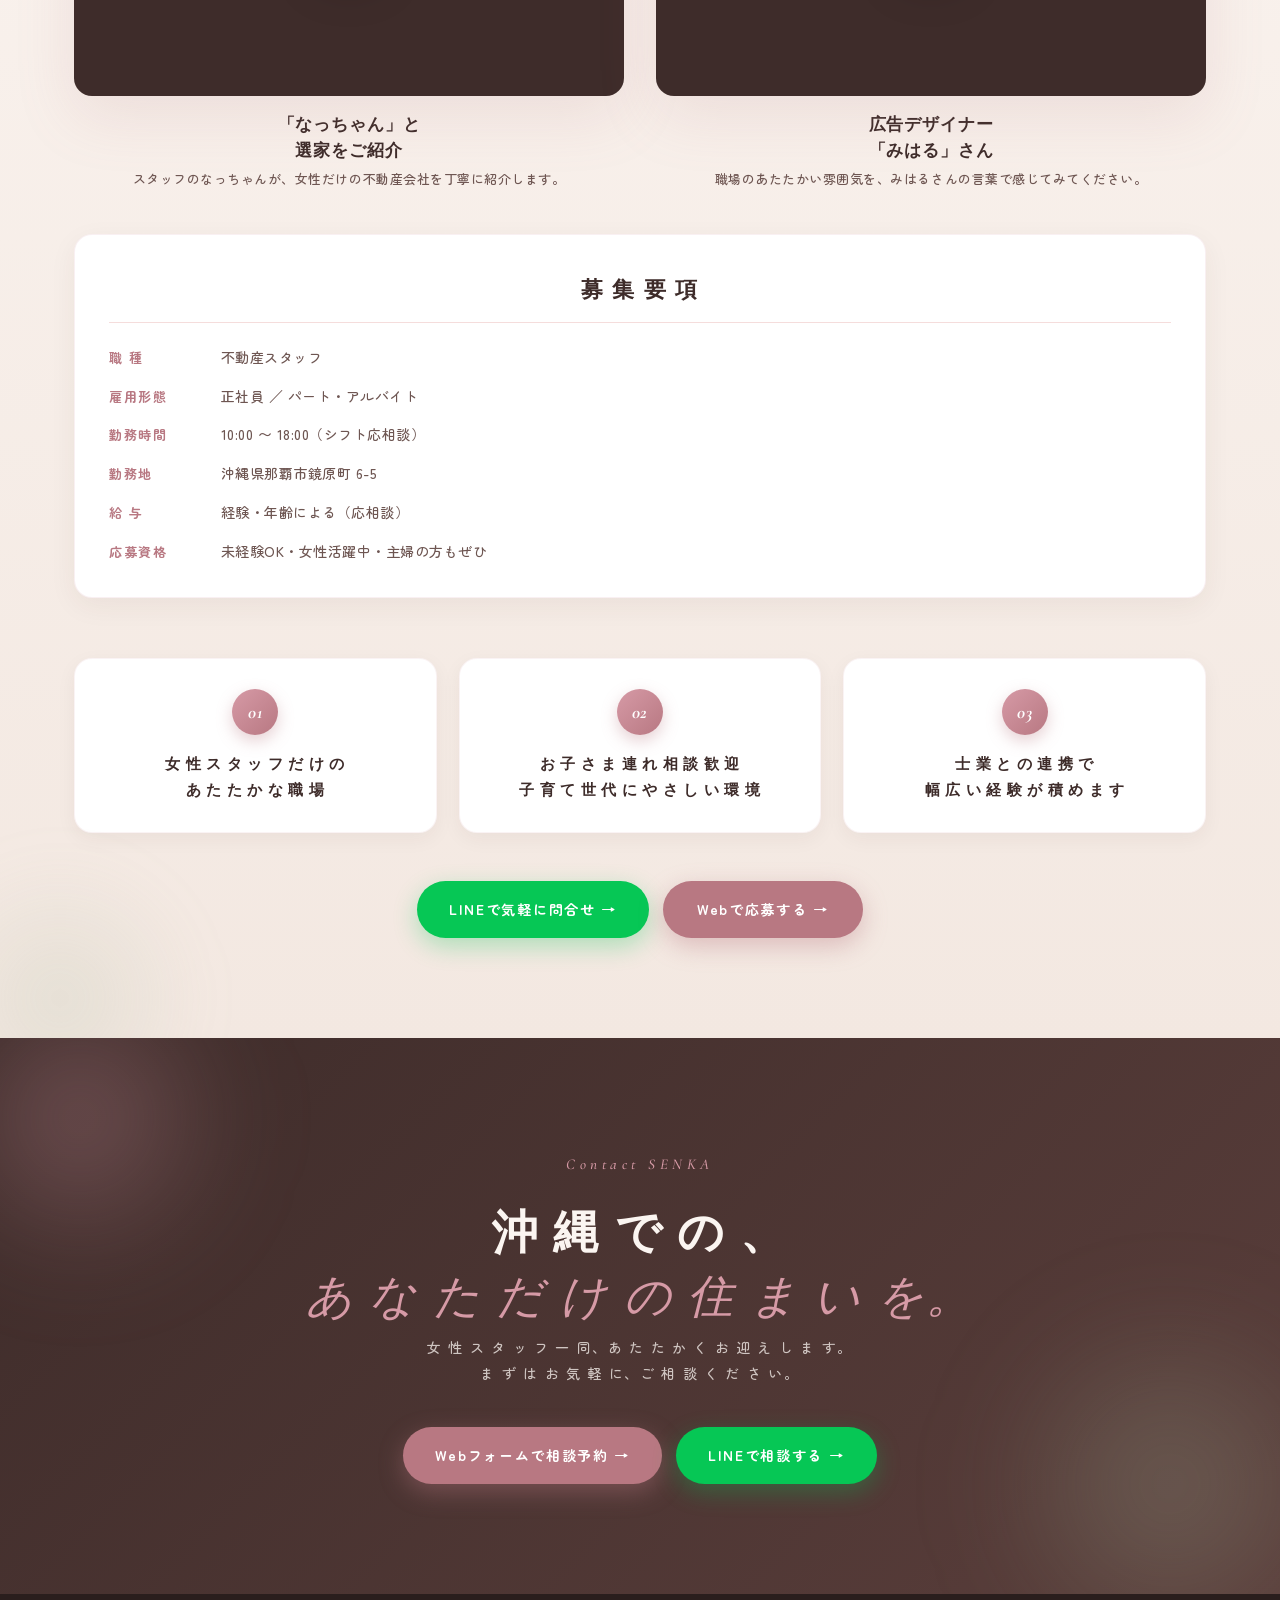
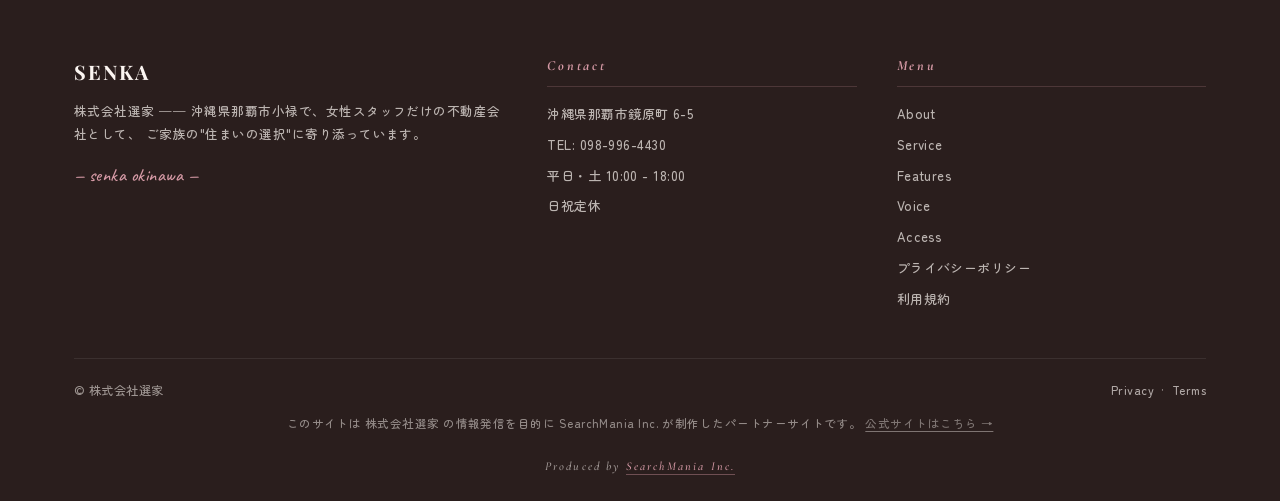
==== commit 9135053a: "Recruit: job type simplified to '不動産スタッフ' only" ====
--- a/index.html
+++ b/index.html
@@ -385,7 +385,7 @@
       <h3 class="recruit-h3">募 集 要 項</h3>
       <dl class="recruit-dl">
         <dt>職 種</dt>
-        <dd>不動産スタッフ／事務スタッフ</dd>
+        <dd>不動産スタッフ</dd>
         <dt>雇用形態</dt>
         <dd>正社員 ／ パート・アルバイト</dd>
         <dt>勤務時間</dt>
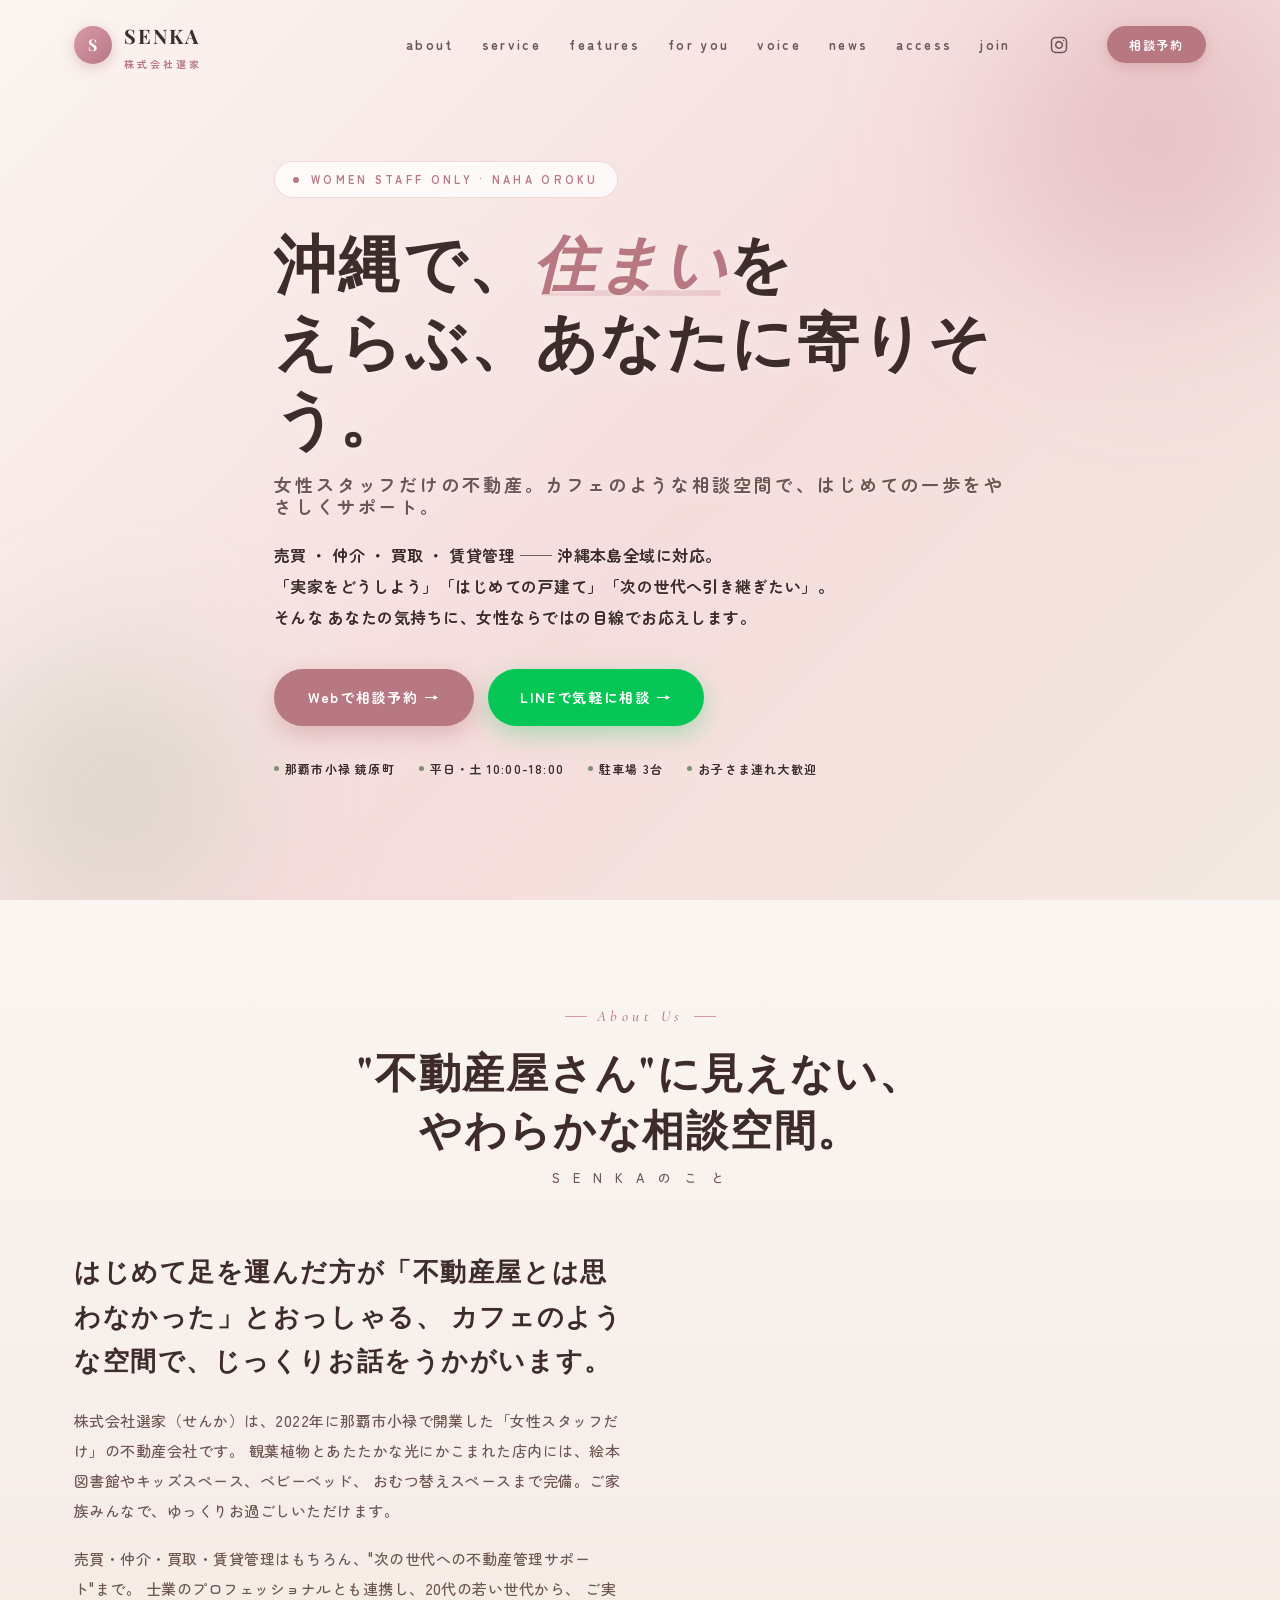
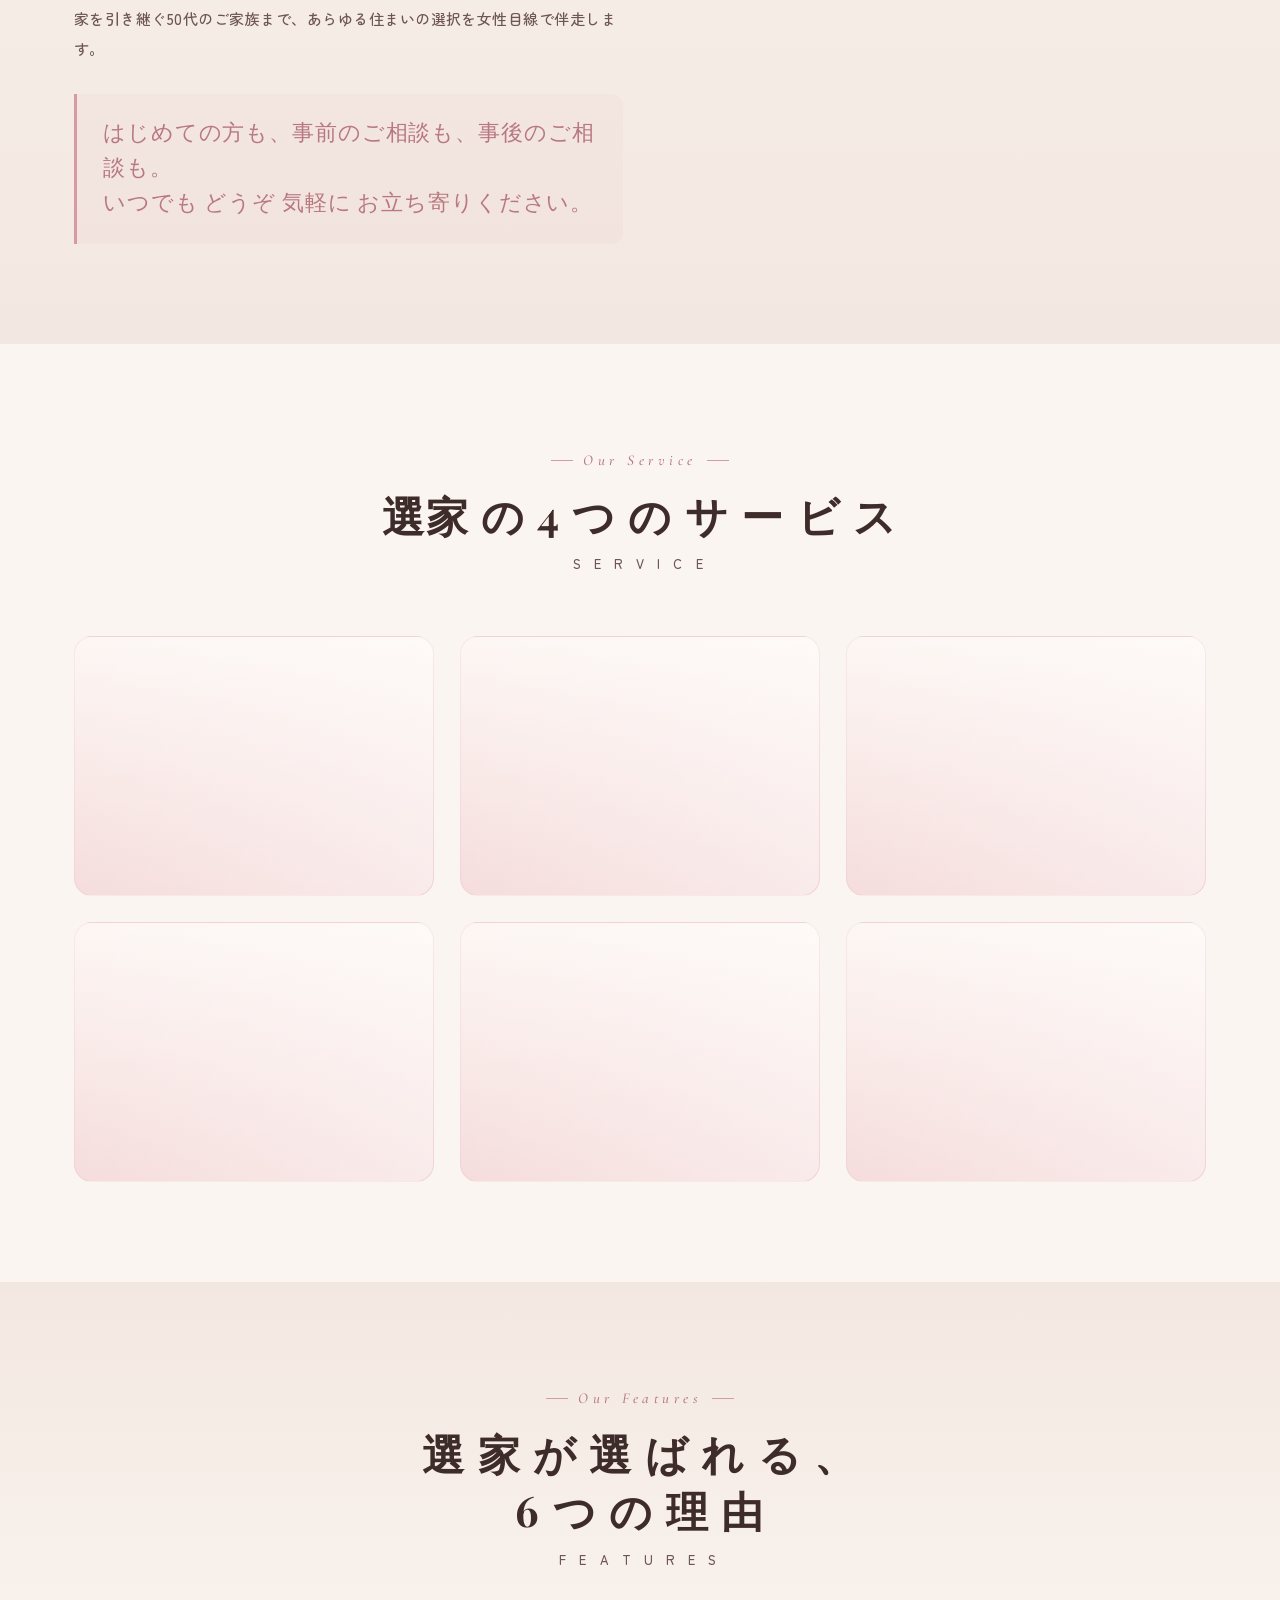
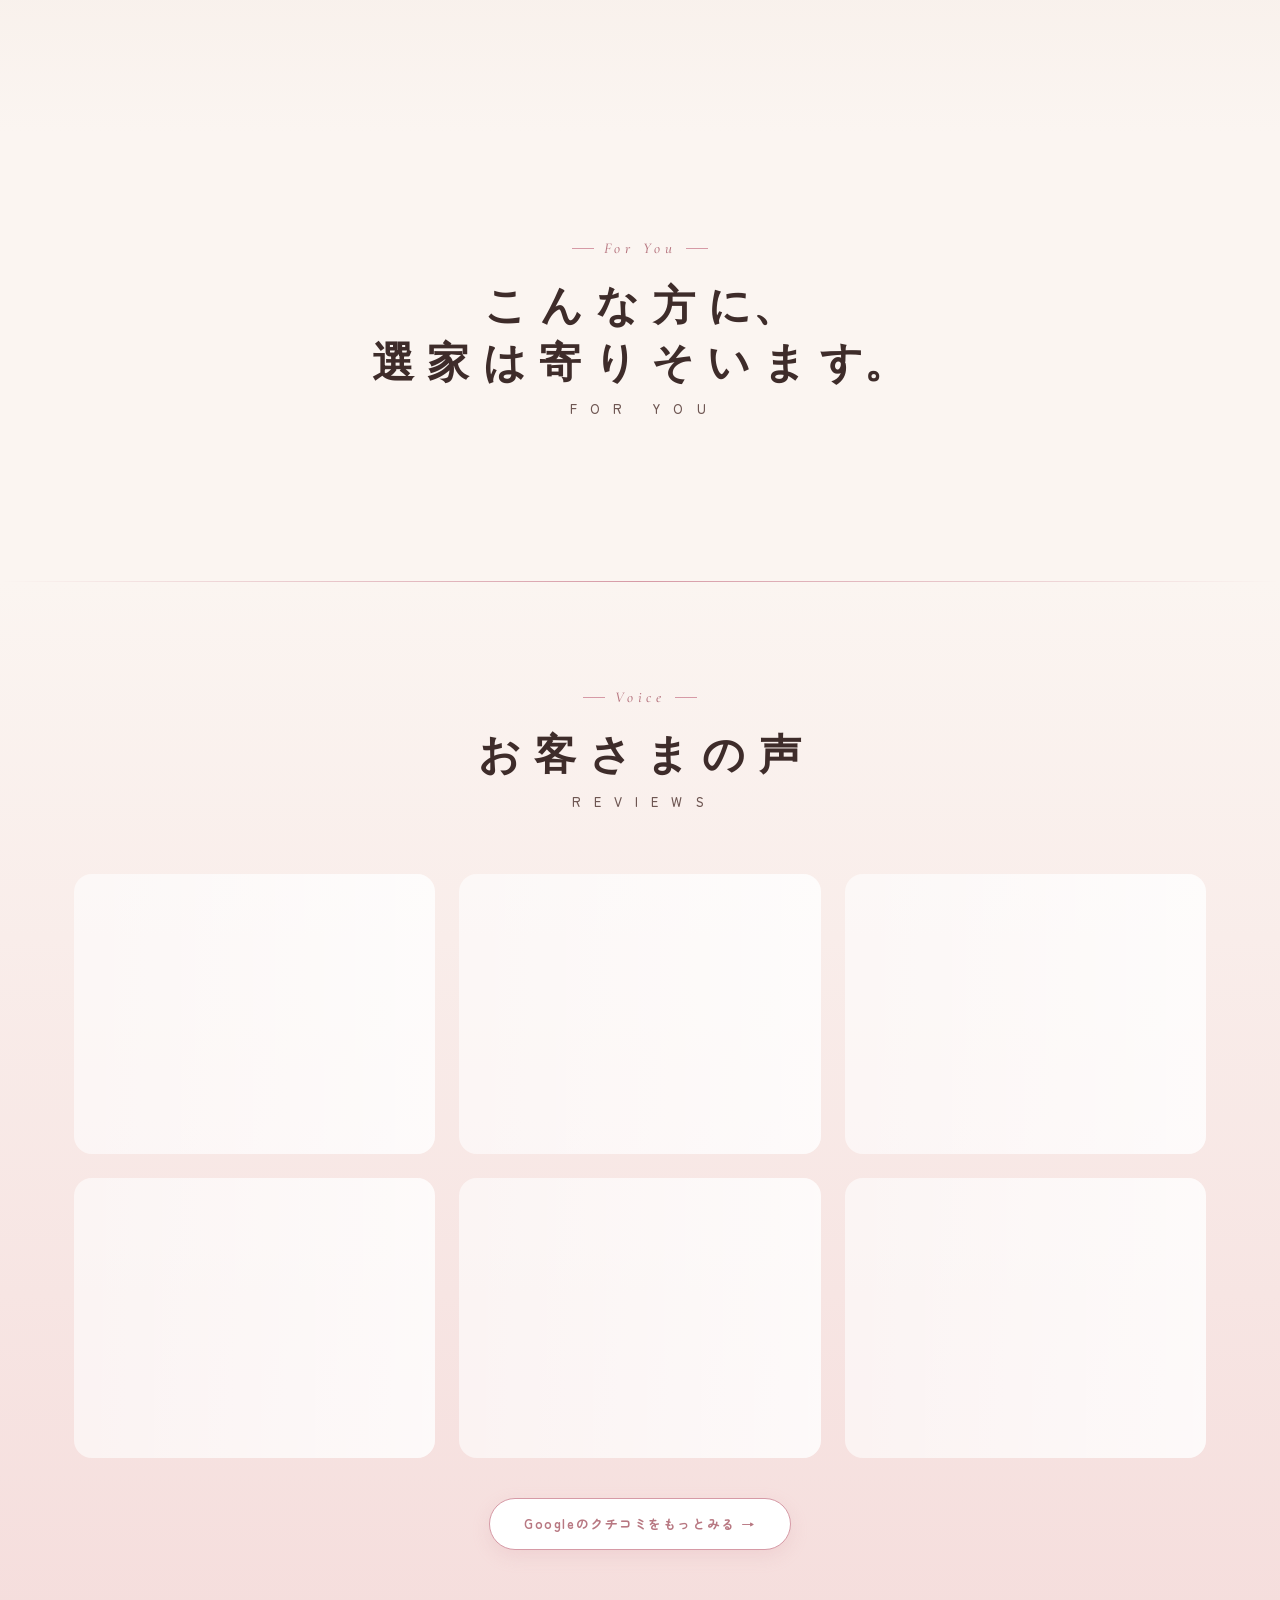
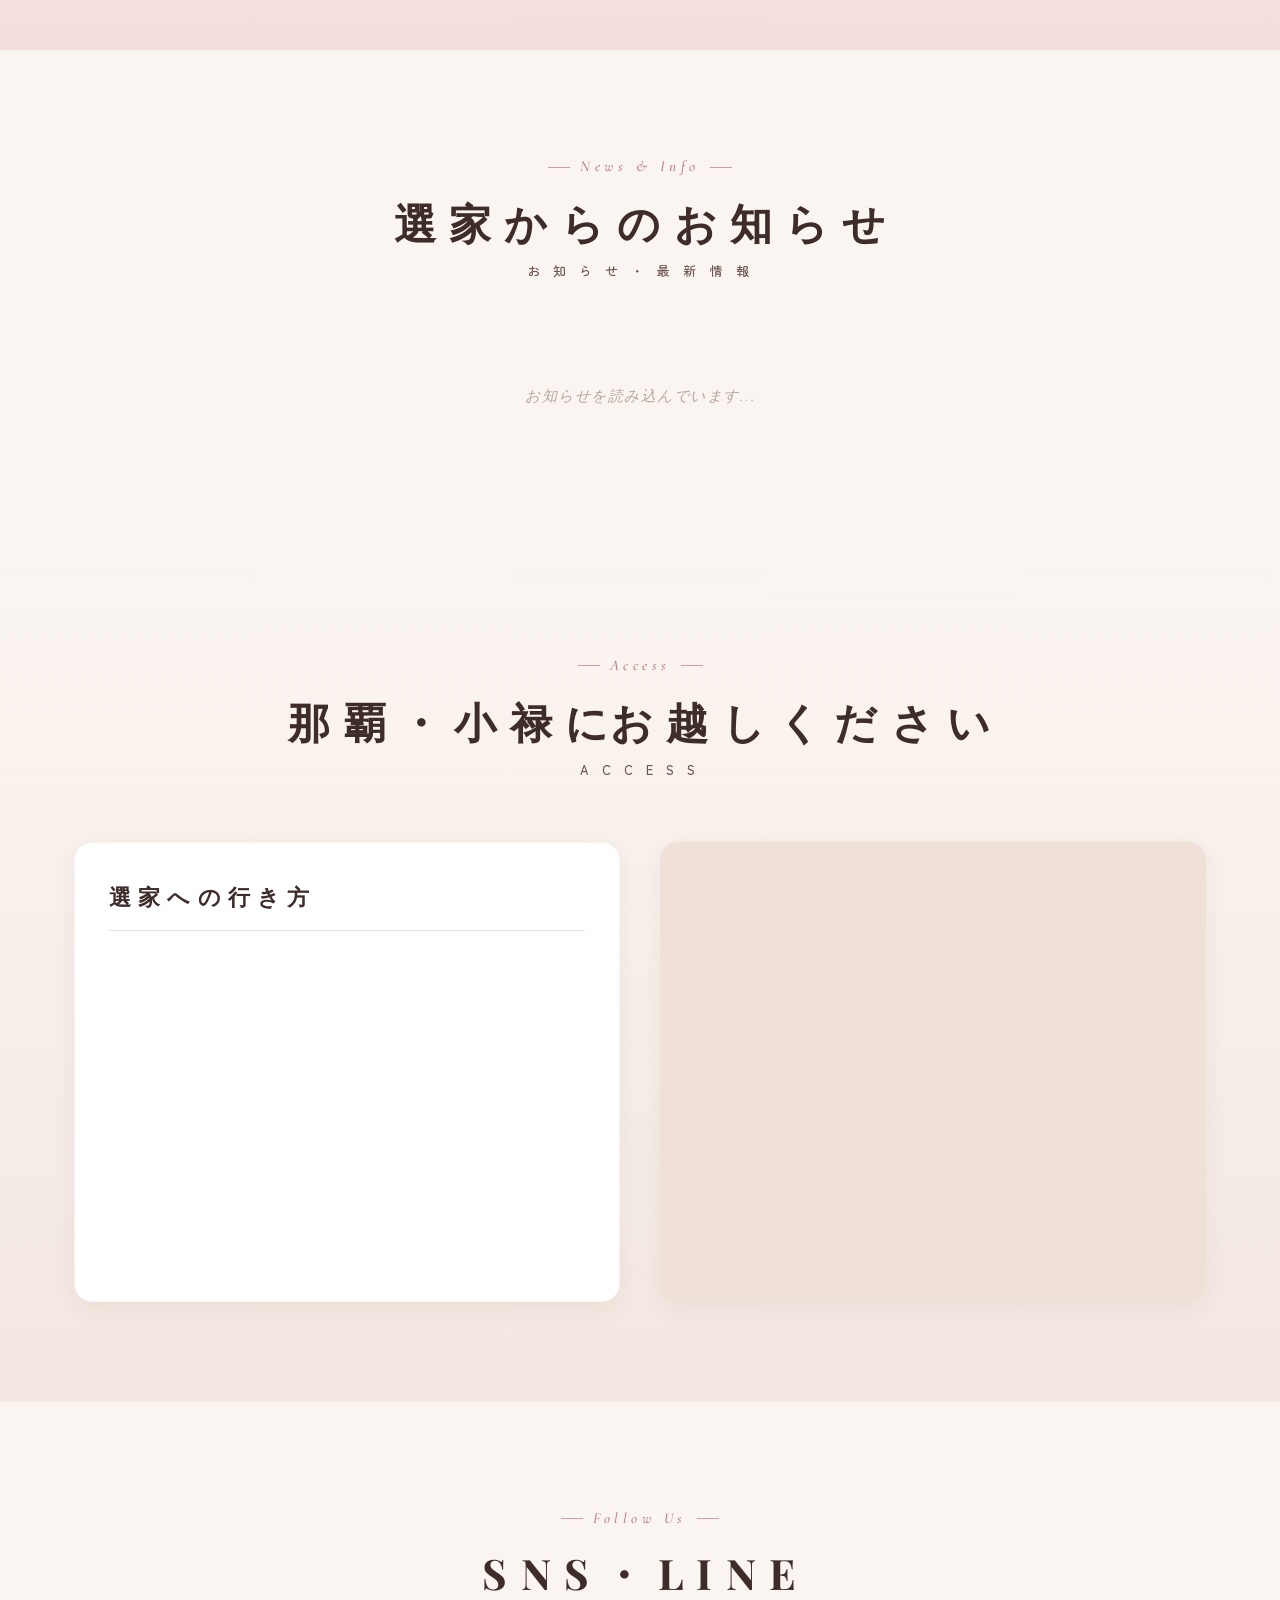
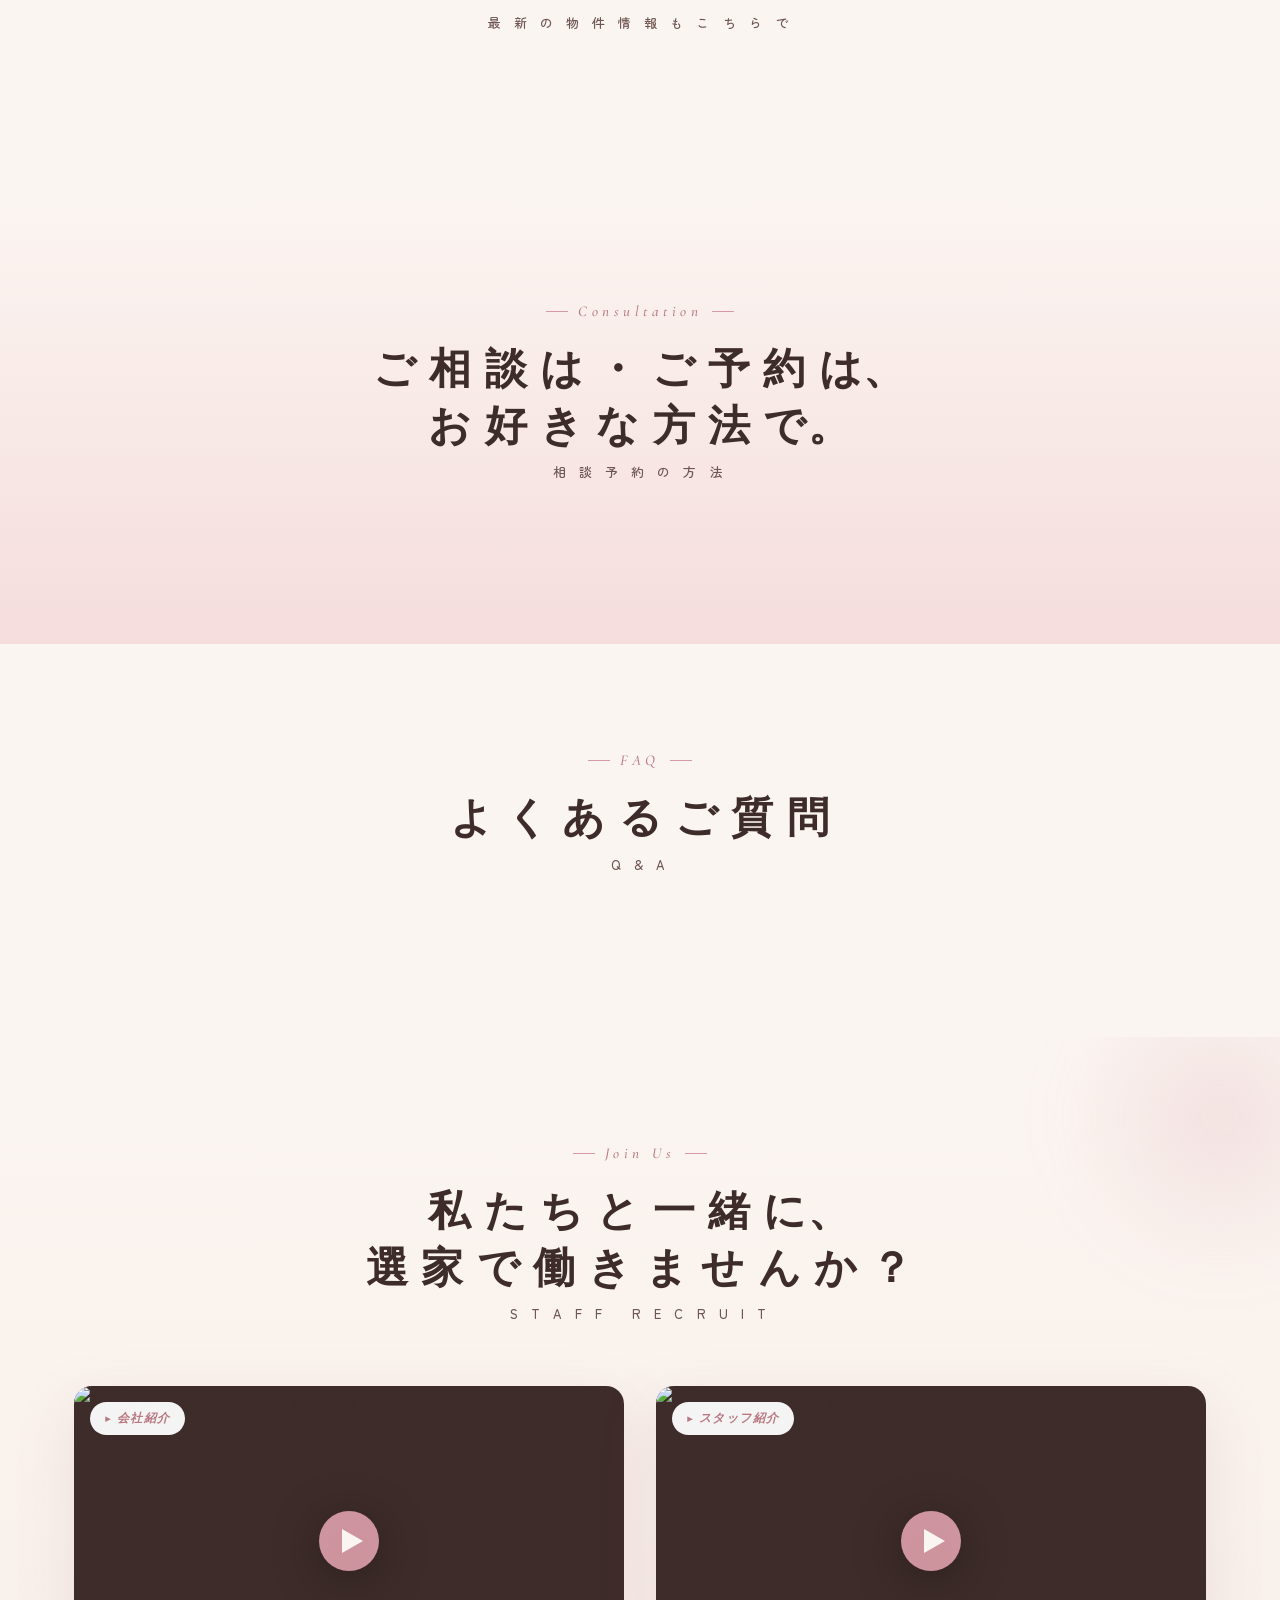
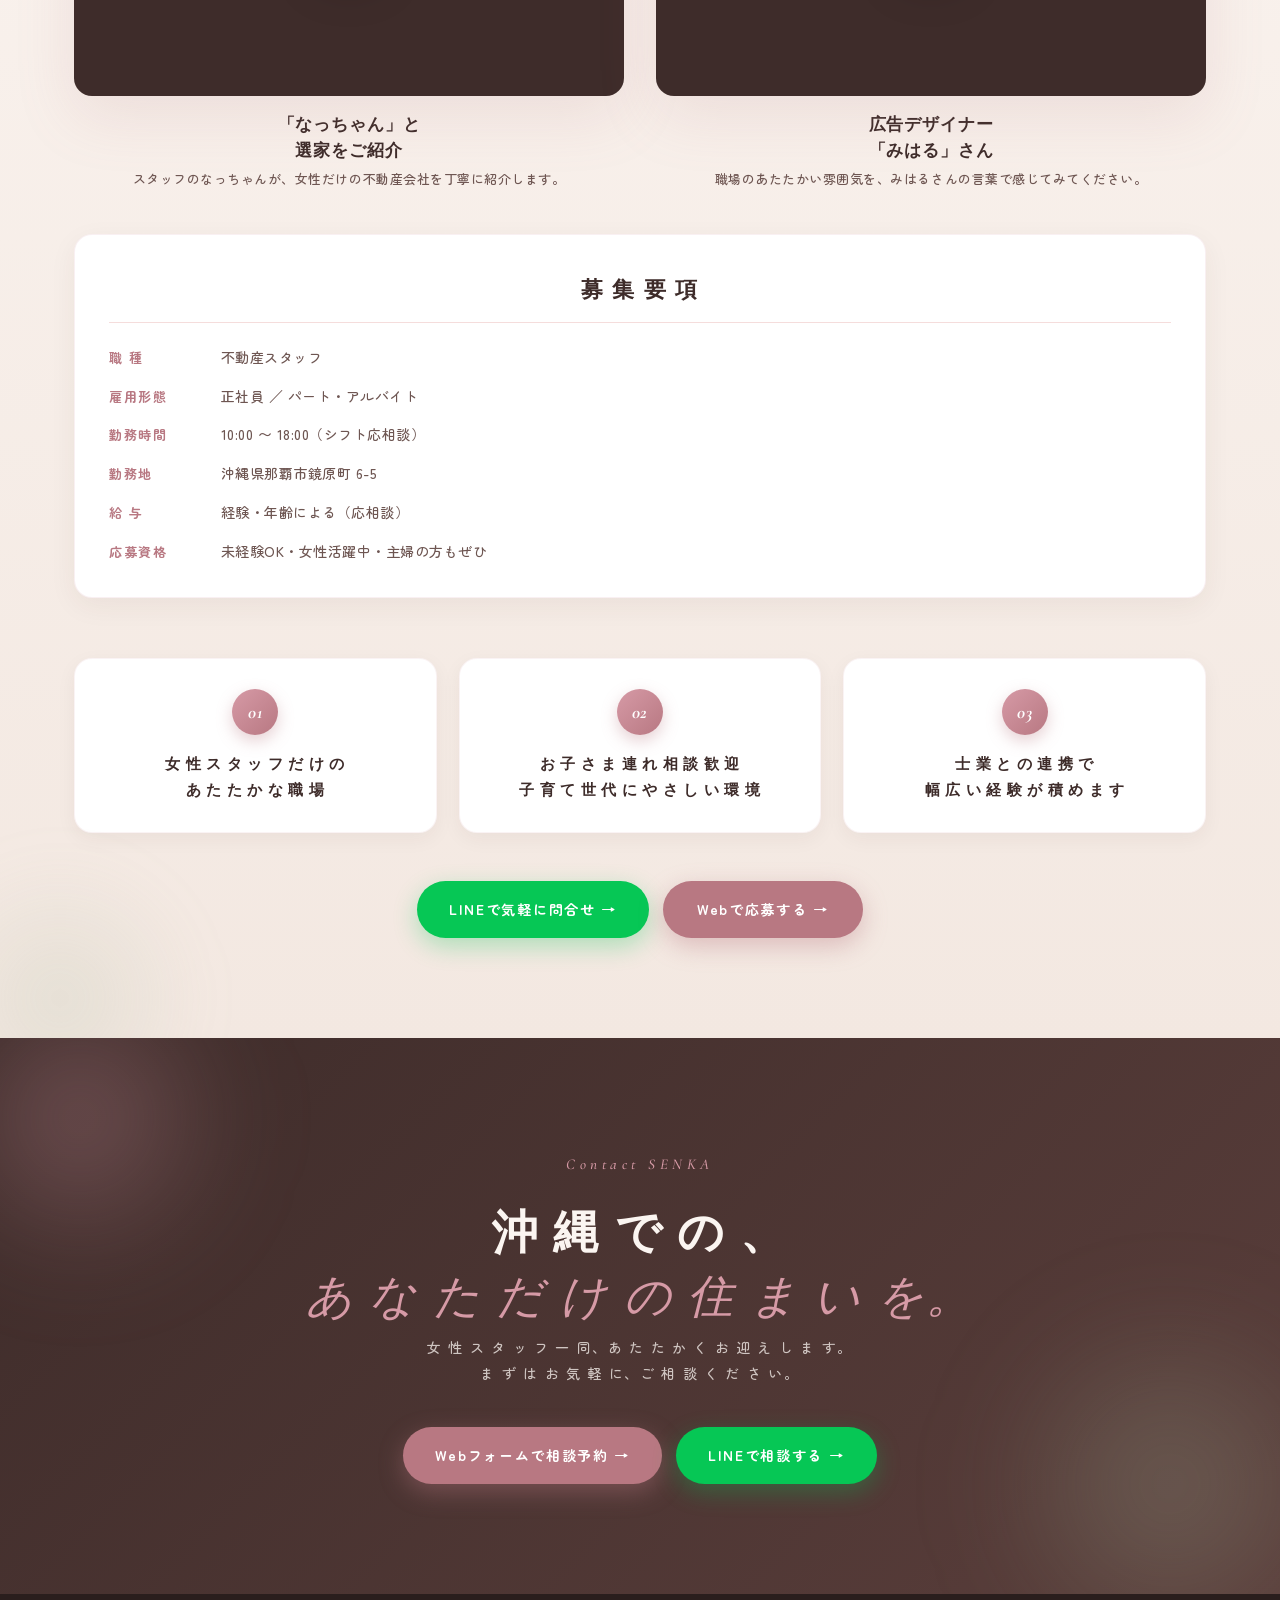
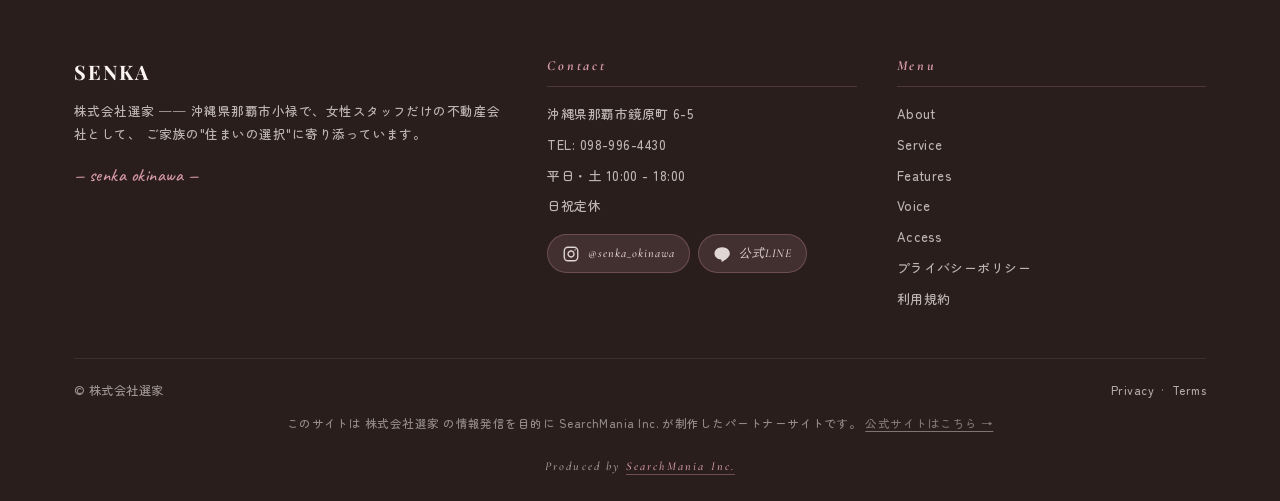
==== commit 6199c5ae: "Add Instagram routes: nav icon (desktop+mobile menu) + footer social buttons" ====
--- a/index.html
+++ b/index.html
@@ -34,7 +34,7 @@
 <link rel="preconnect" href="https://fonts.gstatic.com" crossorigin>
 <link href="https://fonts.googleapis.com/css2?family=Playfair+Display:ital,wght@0,400;0,600;0,700;1,400;1,600&family=Cormorant+Garamond:ital,wght@0,400;0,500;1,400;1,500&family=Zen+Maru+Gothic:wght@400;500;700;900&family=Caveat:wght@400;600&display=swap" rel="stylesheet">
 
-<link rel="stylesheet" href="./shared.css?v=3">
+<link rel="stylesheet" href="./shared.css?v=4">
 <meta name="google-site-verification" content="LZg90oxtbqi0v6An7Fc0uO3ufbqcmW4_Qp9mCI2u6wk" />
 
 <!-- JSON-LD -->
@@ -115,6 +115,16 @@
       <li><a href="#blog">news</a></li>
       <li><a href="#access">access</a></li>
       <li><a href="#recruit">join</a></li>
+      <li>
+        <a href="https://www.instagram.com/senka_okinawa/" class="nav-ig" target="_blank" rel="noopener" aria-label="Instagram @senka_okinawa">
+          <svg viewBox="0 0 24 24" width="20" height="20" fill="none" stroke="currentColor" stroke-width="1.8" stroke-linecap="round" stroke-linejoin="round" aria-hidden="true">
+            <rect x="3" y="3" width="18" height="18" rx="5" ry="5"/>
+            <path d="M16 11.37A4 4 0 1 1 12.63 8 4 4 0 0 1 16 11.37Z"/>
+            <line x1="17.5" y1="6.5" x2="17.51" y2="6.5"/>
+          </svg>
+          <span class="nav-ig-label">Instagram</span>
+        </a>
+      </li>
       <li><a href="#" id="navBook" class="nav-cta" target="_blank" rel="noopener">相談予約</a></li>
     </ul>
   </div>
@@ -467,6 +477,22 @@
           <li>平日・土 10:00 - 18:00</li>
           <li>日祝定休</li>
         </ul>
+        <div class="foot-social">
+          <a href="https://www.instagram.com/senka_okinawa/" target="_blank" rel="noopener" aria-label="Instagram @senka_okinawa">
+            <svg viewBox="0 0 24 24" width="18" height="18" fill="none" stroke="currentColor" stroke-width="1.8" stroke-linecap="round" stroke-linejoin="round" aria-hidden="true">
+              <rect x="3" y="3" width="18" height="18" rx="5" ry="5"/>
+              <path d="M16 11.37A4 4 0 1 1 12.63 8 4 4 0 0 1 16 11.37Z"/>
+              <line x1="17.5" y1="6.5" x2="17.51" y2="6.5"/>
+            </svg>
+            <span>@senka_okinawa</span>
+          </a>
+          <a href="https://page.line.me/978ositm" target="_blank" rel="noopener" aria-label="LINE 公式アカウント">
+            <svg viewBox="0 0 24 24" width="18" height="18" fill="currentColor" aria-hidden="true">
+              <path d="M12 3C6.48 3 2 6.7 2 11.25c0 4.08 3.6 7.5 8.44 8.15.33.07.78.22.9.5.1.26.06.66.03.92l-.15.87c-.04.26-.2 1.02.9.56 1.11-.47 5.94-3.5 8.1-6 1.5-1.65 2.22-3.33 2.22-5 0-4.55-4.48-8.25-10-8.25Z"/>
+            </svg>
+            <span>公式LINE</span>
+          </a>
+        </div>
       </div>
       <div class="foot-col">
         <h4>Menu</h4>
--- a/shared.css
+++ b/shared.css
@@ -160,6 +160,17 @@
   transition: transform .25s, box-shadow .25s;
 }
 .nav-cta:hover { transform: translateY(-2px); box-shadow: 0 8px 22px rgba(184,120,130,.5); }
+
+/* Instagram nav icon */
+.nav-ig {
+  display: inline-flex; align-items: center; gap: 6px;
+  padding: 8px 10px;
+  color: var(--ink-soft);
+  border-radius: 999px;
+  transition: color .25s, background .25s;
+}
+.nav-ig:hover { color: var(--rose-deep); background: rgba(214,154,166,.12); opacity: 1; }
+.nav-ig-label { display: none; }
 .burger {
   display: none;
   flex-direction: column; gap: 5px;
@@ -189,6 +200,8 @@
   .nav-links.open { transform: translateY(0); opacity: 1; }
   .nav-links a { padding: 8px 0; font-size: 15px; }
   .nav-links .nav-cta { text-align: center; padding: 14px 22px; }
+  .nav-links .nav-ig { padding: 8px 0; }
+  .nav-links .nav-ig-label { display: inline; letter-spacing: .1em; }
   .burger { display: flex; }
 }
 
@@ -1251,6 +1264,27 @@
 .foot-col ul li { margin-bottom: 8px; }
 .foot-col a { color: rgba(251,245,241,.7); font-size: 13px; }
 .foot-col a:hover { color: var(--rose); opacity: 1; }
+.foot-social {
+  display: flex; flex-wrap: wrap; gap: 8px;
+  margin-top: 16px;
+}
+.foot-social a {
+  display: inline-flex; align-items: center; gap: 8px;
+  padding: 8px 14px;
+  background: rgba(214,154,166,.14);
+  border: 1px solid rgba(214,154,166,.28);
+  border-radius: 999px;
+  color: rgba(251,245,241,.85) !important;
+  font-family: var(--f-eng); font-style: italic;
+  font-size: 12px; letter-spacing: .08em;
+  transition: background .25s, border-color .25s, color .25s;
+}
+.foot-social a:hover {
+  background: var(--rose-deep);
+  border-color: var(--rose-deep);
+  color: #fff !important;
+}
+.foot-social svg { flex-shrink: 0; }
 .foot-bottom {
   padding-top: 20px;
   border-top: 1px solid rgba(255,255,255,.08);
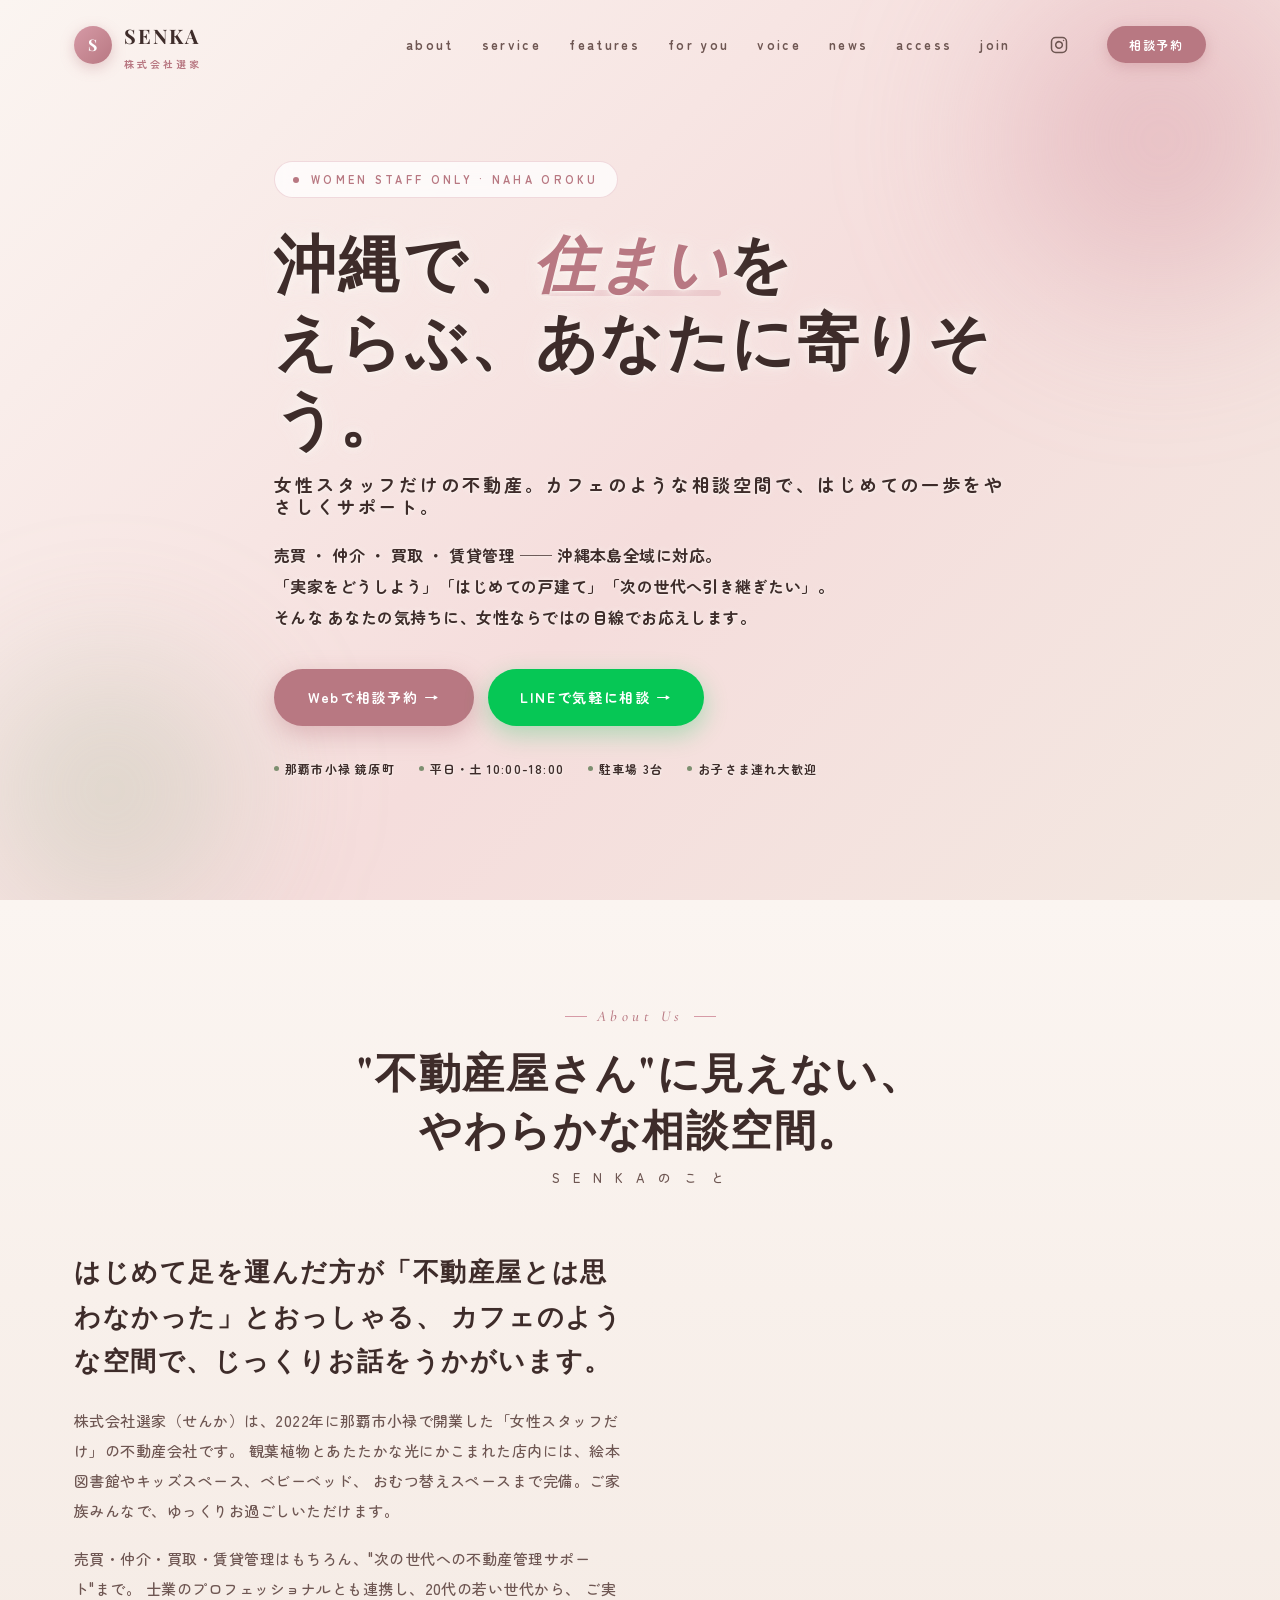
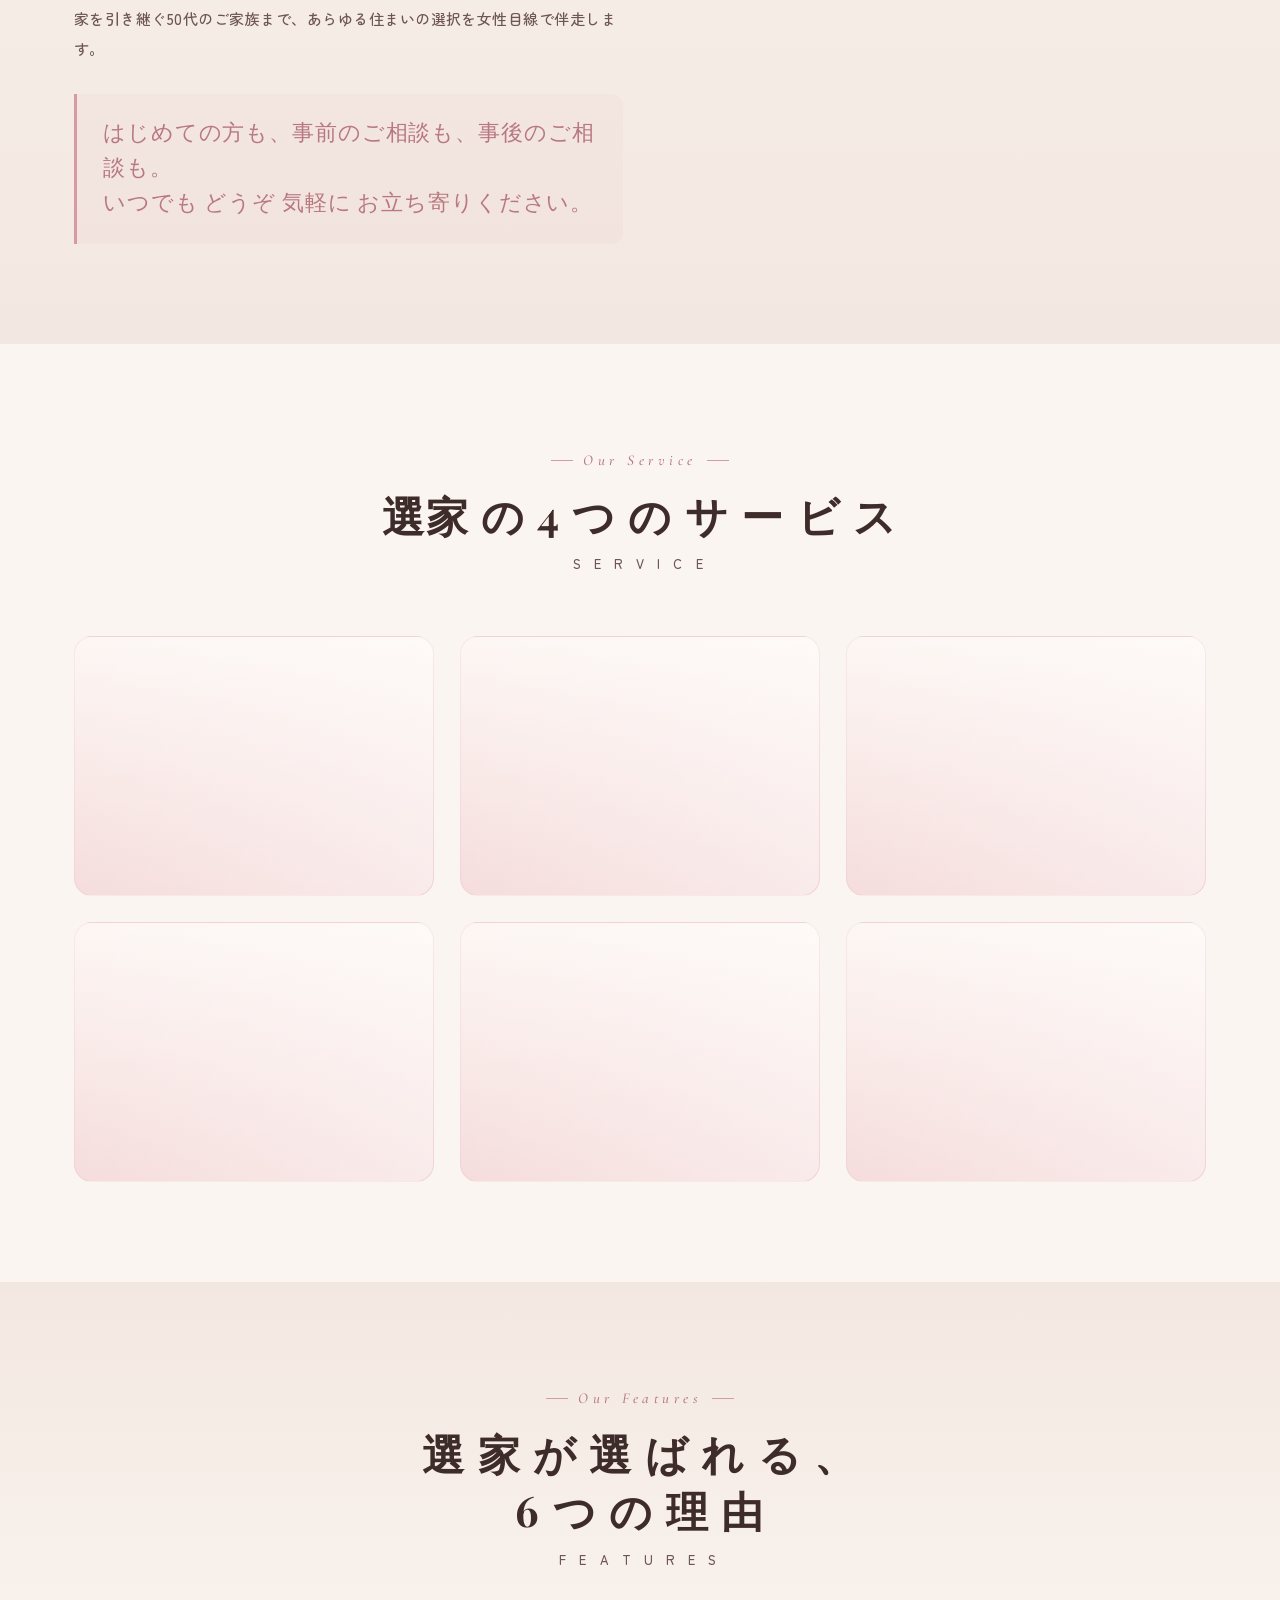
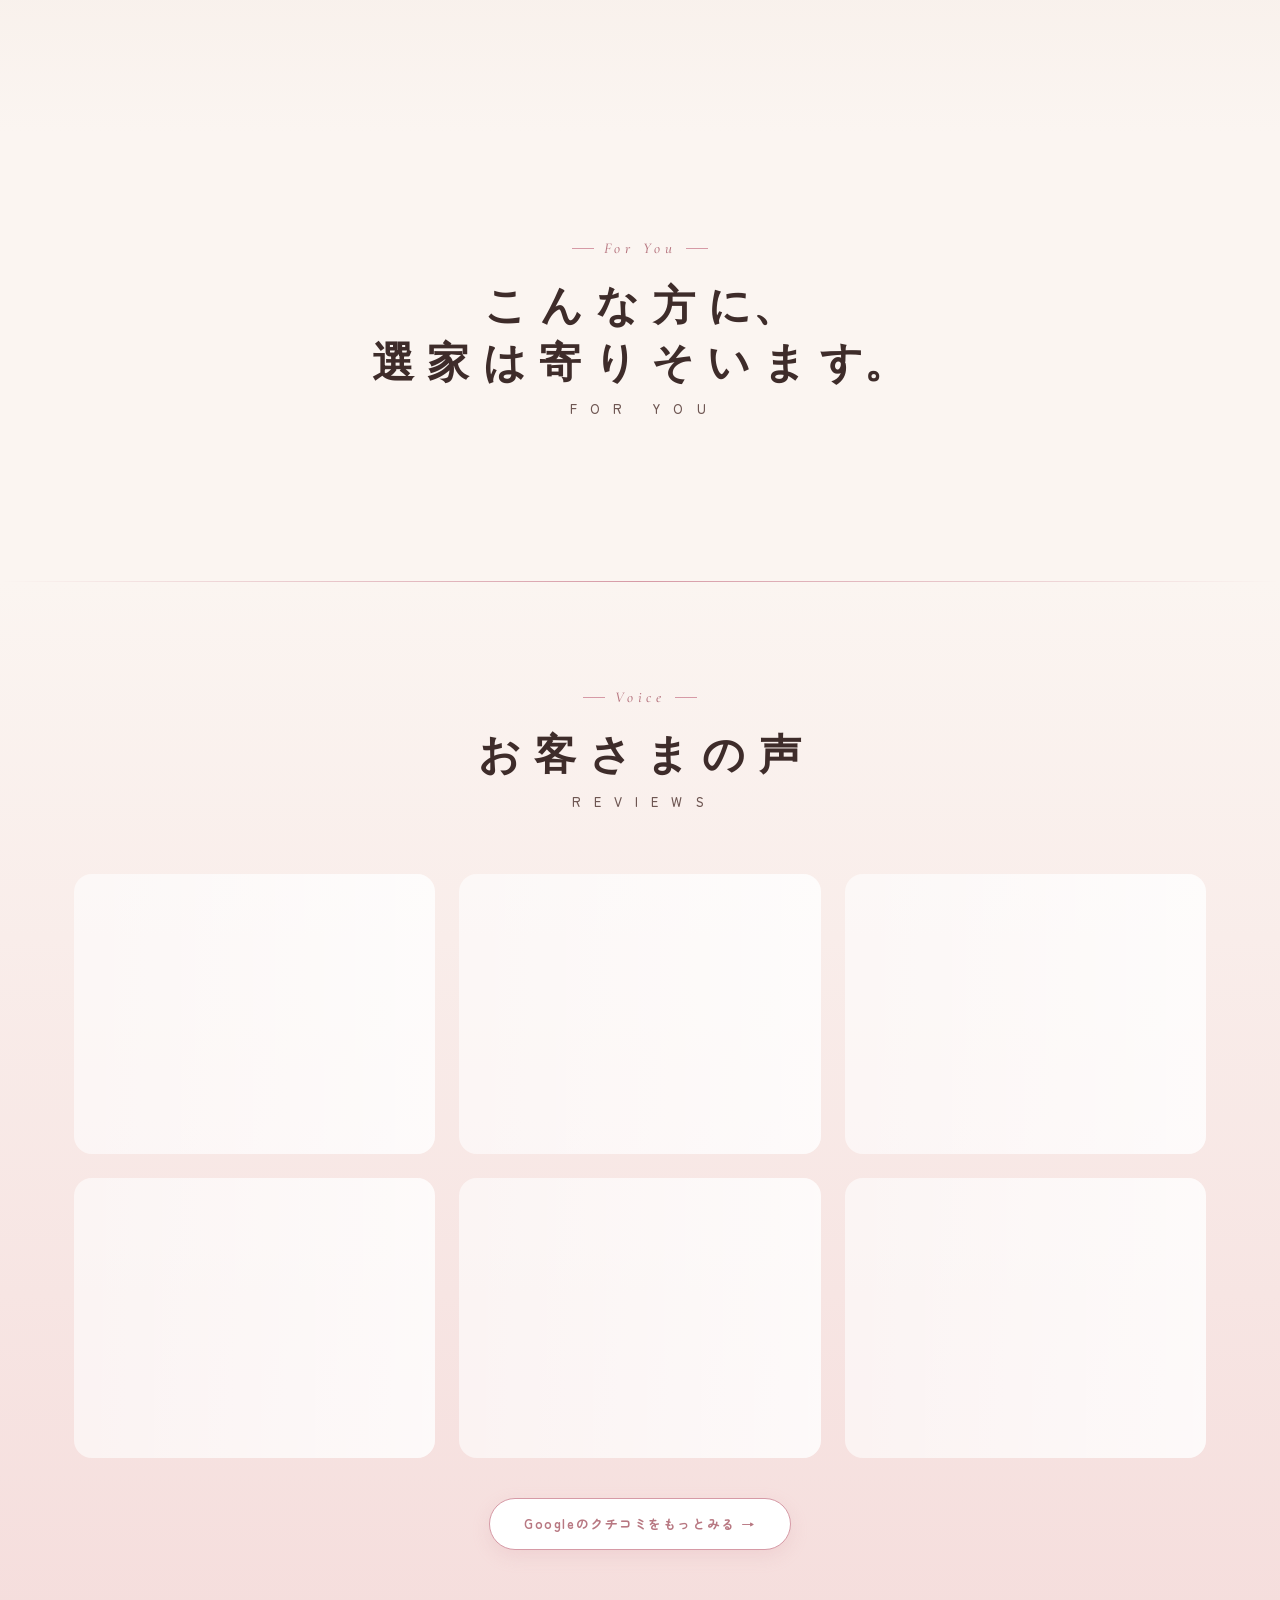
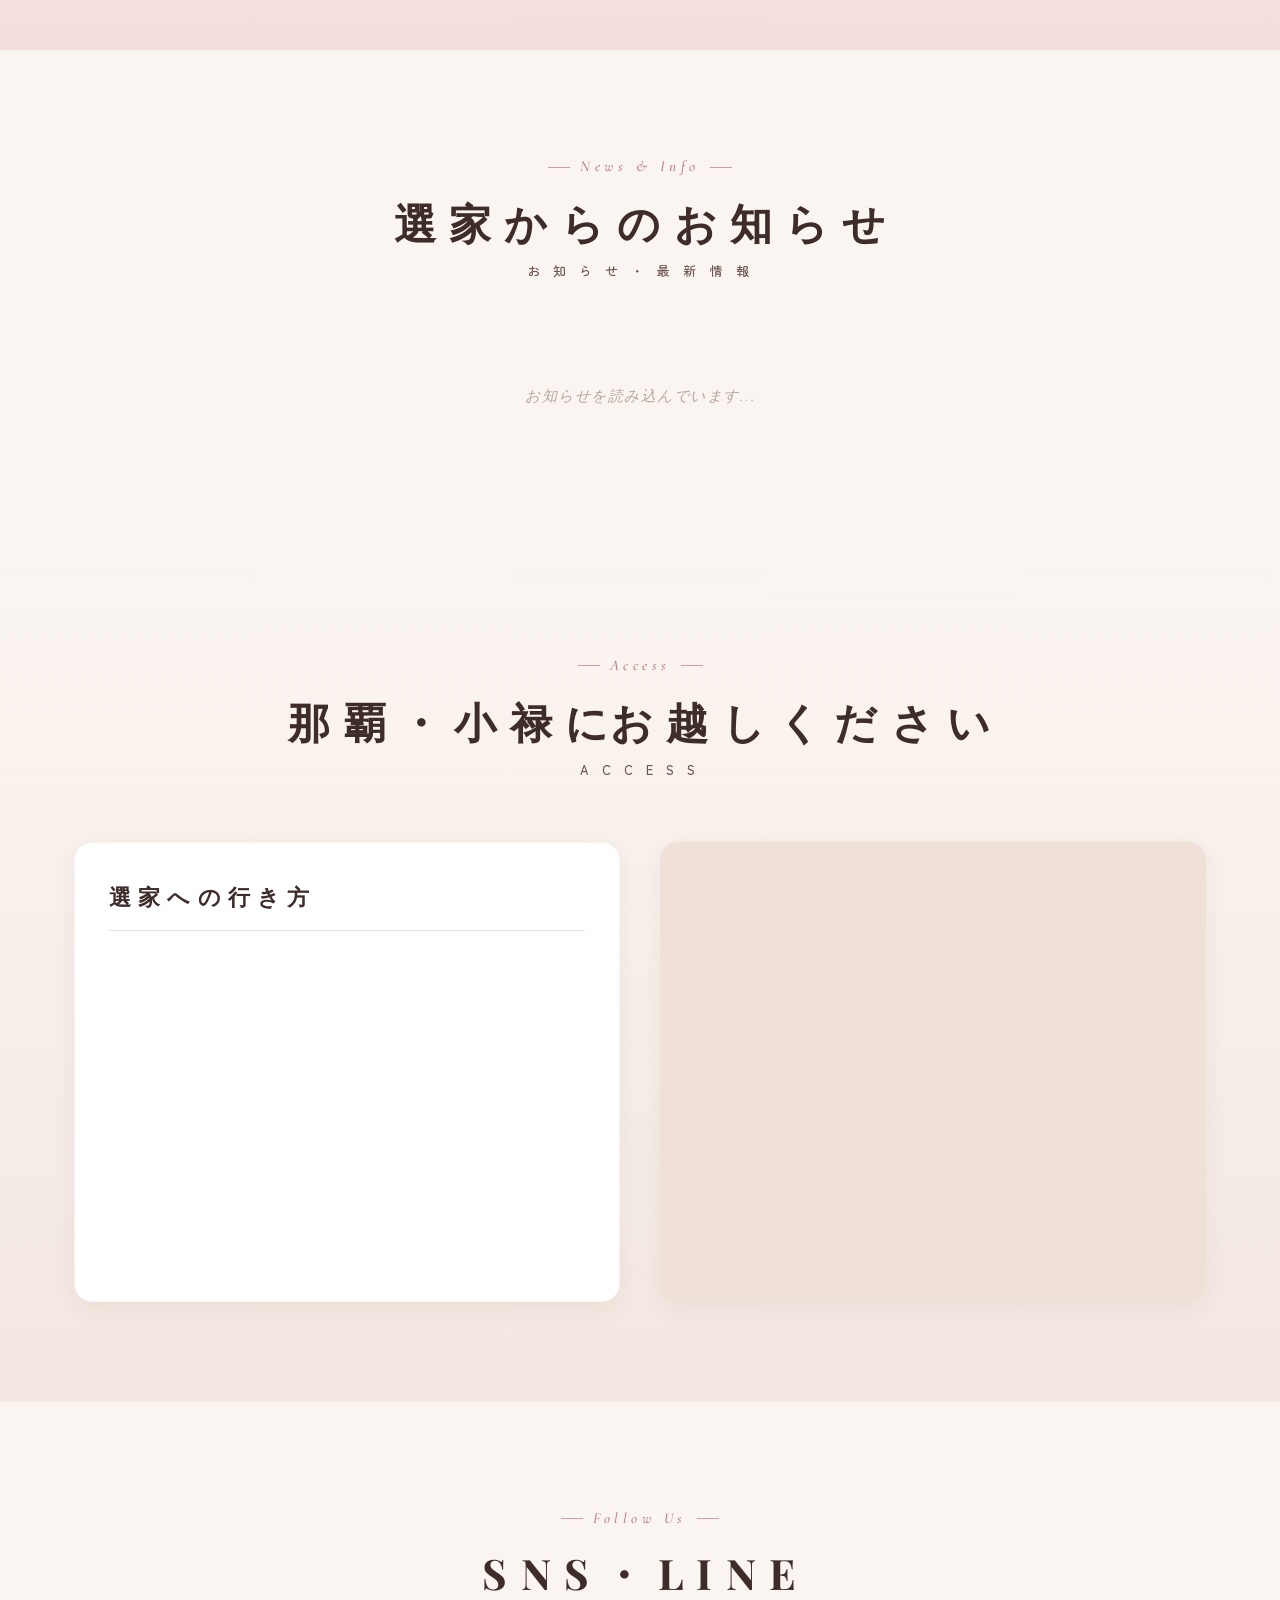
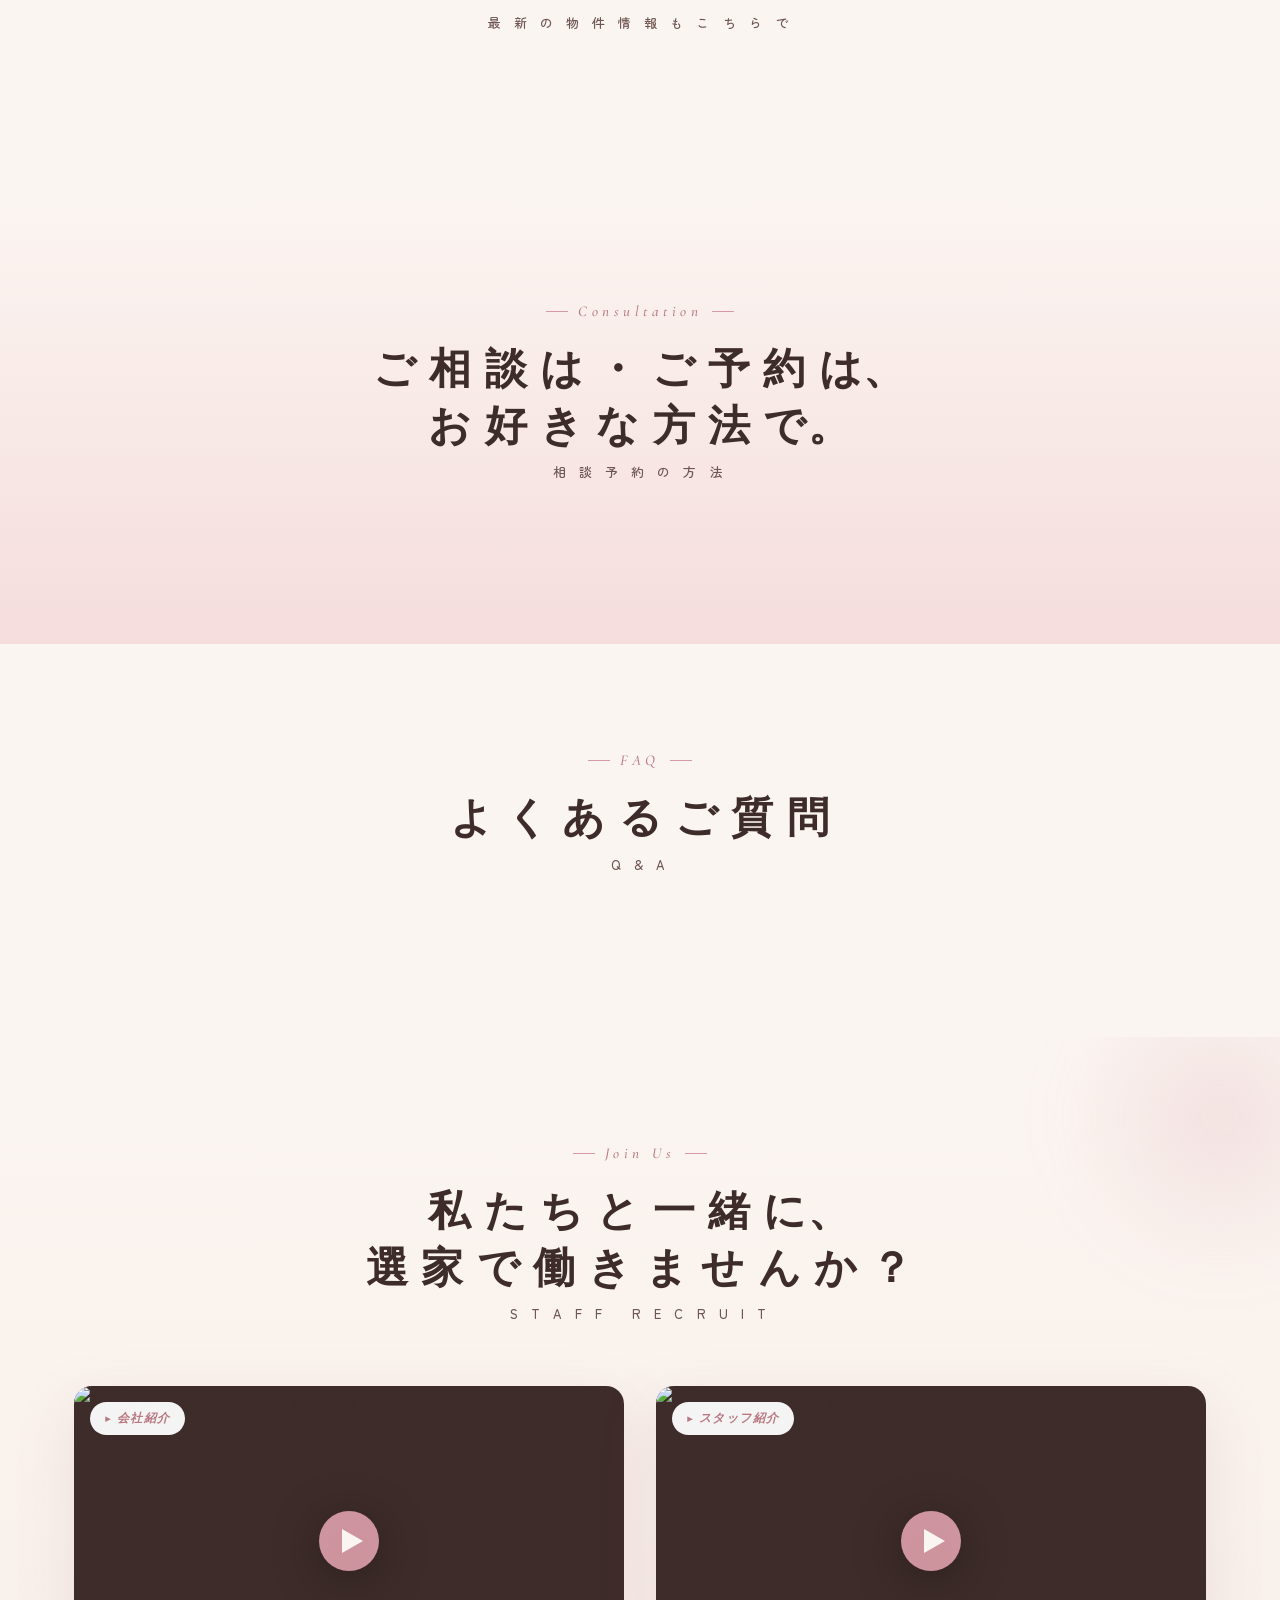
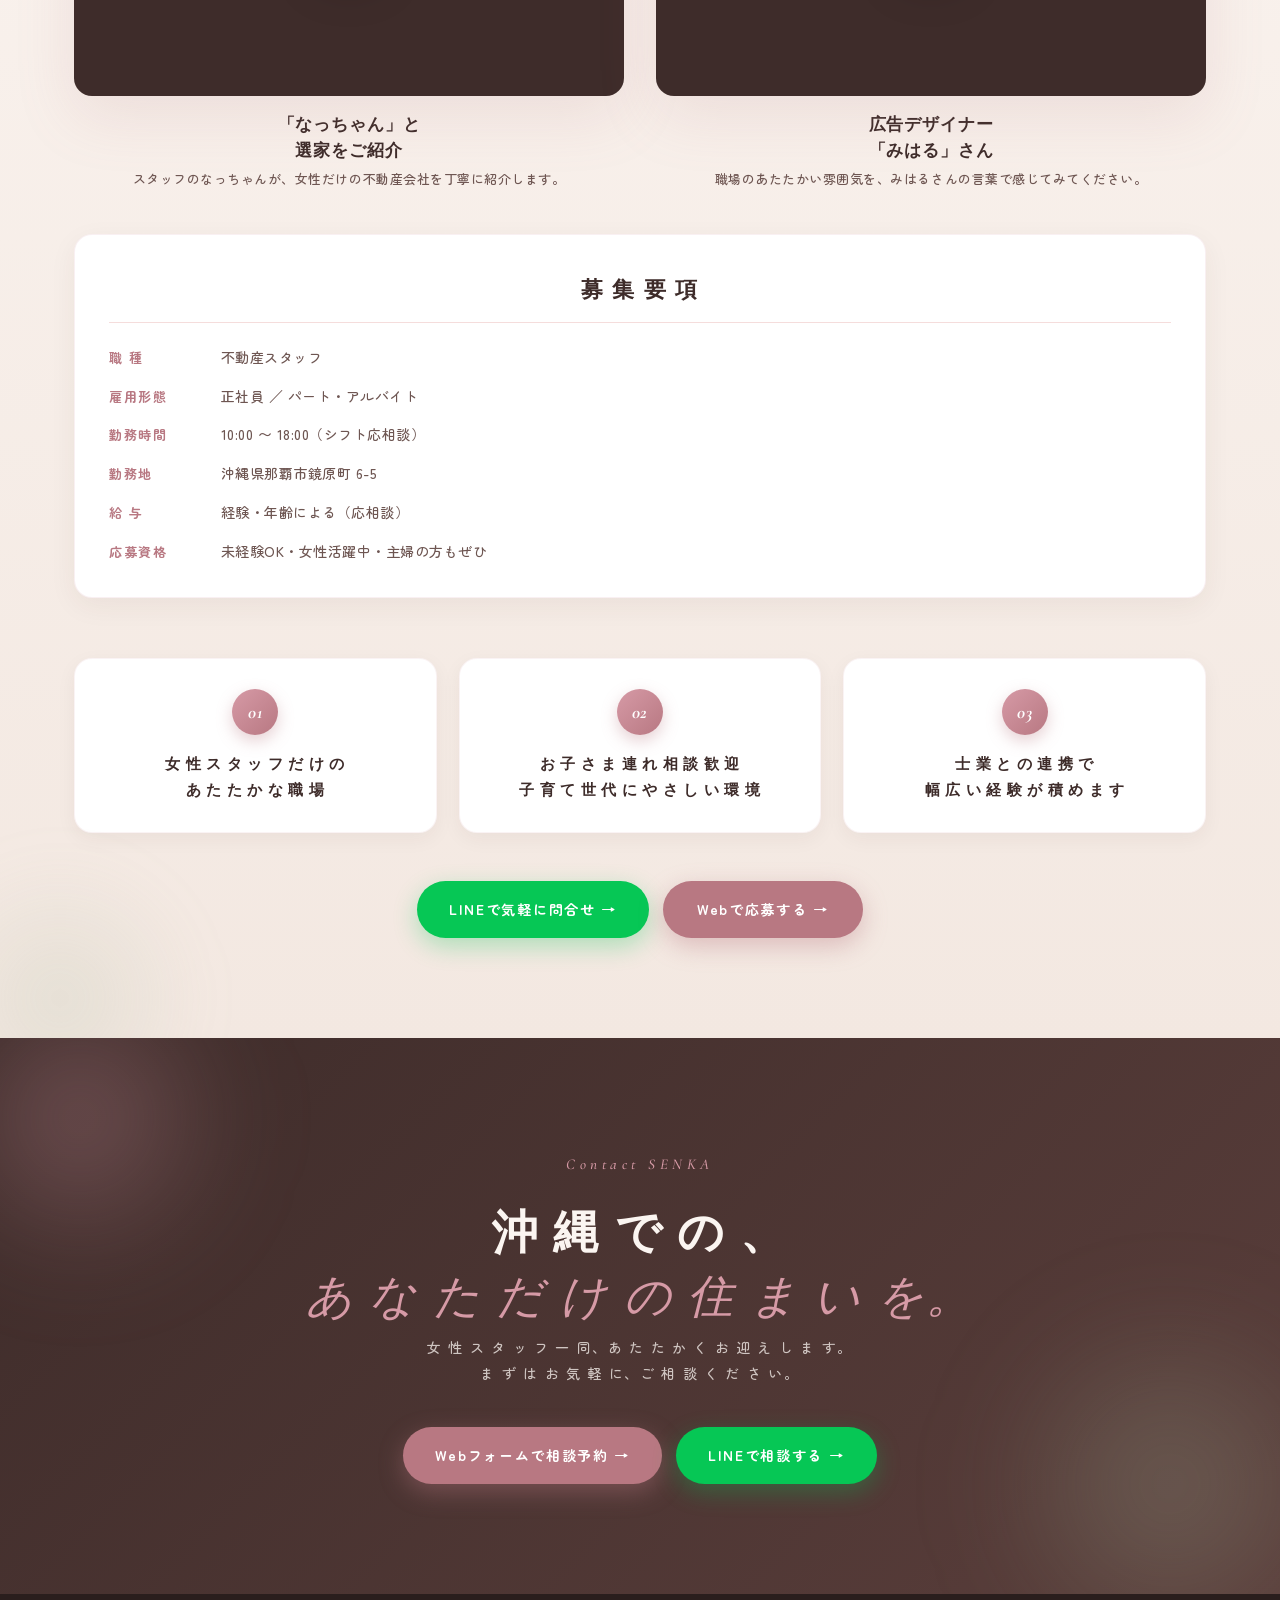
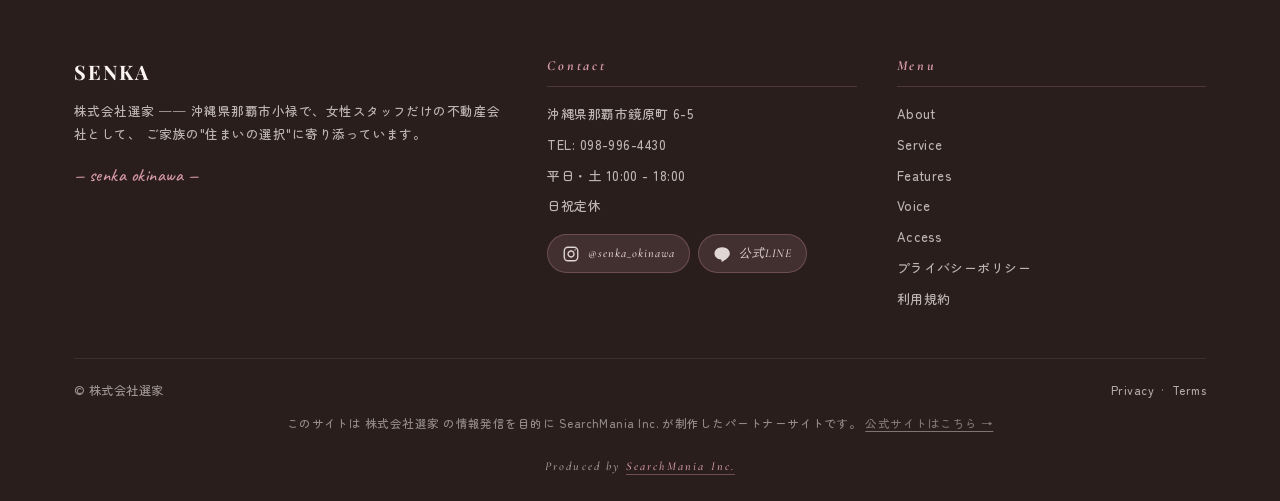
==== commit b774de83: "Hero legibility: uniform strong veil on mobile + glass-panel behind text + stronger text-glow" ====
--- a/index.html
+++ b/index.html
@@ -34,7 +34,7 @@
 <link rel="preconnect" href="https://fonts.gstatic.com" crossorigin>
 <link href="https://fonts.googleapis.com/css2?family=Playfair+Display:ital,wght@0,400;0,600;0,700;1,400;1,600&family=Cormorant+Garamond:ital,wght@0,400;0,500;1,400;1,500&family=Zen+Maru+Gothic:wght@400;500;700;900&family=Caveat:wght@400;600&display=swap" rel="stylesheet">
 
-<link rel="stylesheet" href="./shared.css?v=4">
+<link rel="stylesheet" href="./shared.css?v=5">
 <meta name="google-site-verification" content="LZg90oxtbqi0v6An7Fc0uO3ufbqcmW4_Qp9mCI2u6wk" />
 
 <!-- JSON-LD -->
--- a/shared.css
+++ b/shared.css
@@ -223,9 +223,32 @@
 .hero-photo-bg.visible { opacity: 1; }
 .hero-photo-bg::after {
   content: ''; position: absolute; inset: 0;
+  /* Desktop: heavy on the left where text sits, softer on the right */
   background:
-    linear-gradient(90deg, rgba(251,245,241,.85) 0%, rgba(251,245,241,.55) 45%, rgba(251,245,241,.15) 75%, rgba(251,245,241,.05) 100%),
+    linear-gradient(90deg, rgba(251,245,241,.90) 0%, rgba(251,245,241,.65) 45%, rgba(251,245,241,.30) 75%, rgba(251,245,241,.15) 100%),
     linear-gradient(180deg, rgba(184,120,130,.15) 0%, rgba(125,143,112,.08) 100%);
+}
+@media (max-width: 860px) {
+  .hero-photo-bg::after {
+    /* Mobile: uniform strong cream veil over the whole photo */
+    background:
+      linear-gradient(180deg, rgba(251,245,241,.82) 0%, rgba(251,245,241,.72) 60%, rgba(245,221,220,.78) 100%),
+      linear-gradient(120deg, rgba(184,120,130,.12), rgba(125,143,112,.08));
+  }
+}
+/* Subtle "glass panel" behind hero text on mobile — extra contrast without heaviness */
+.hero-inner::before {
+  content: ''; position: absolute; inset: -10px -20px; z-index: -1;
+  border-radius: 24px;
+  background: transparent;
+  transition: background .3s;
+}
+@media (max-width: 860px) {
+  .hero-inner::before {
+    background: linear-gradient(180deg, rgba(251,245,241,.55) 0%, rgba(251,245,241,.35) 100%);
+    backdrop-filter: blur(4px);
+    -webkit-backdrop-filter: blur(4px);
+  }
 }
 .hero-blob-1, .hero-blob-2 {
   position: absolute; z-index: 1;
@@ -278,7 +301,10 @@
   letter-spacing: .04em;
   color: var(--ink);
   margin-bottom: 22px;
-  text-shadow: 0 1px 2px rgba(251,245,241,.7), 0 0 20px rgba(251,245,241,.6);
+  text-shadow:
+    0 1px 2px rgba(251,245,241,.95),
+    0 0 8px rgba(251,245,241,.9),
+    0 0 24px rgba(251,245,241,.75);
 }
 .hero-title .accent {
   color: var(--rose-deep);
@@ -295,17 +321,22 @@
   display: block;
   font-family: var(--f-body);
   font-size: clamp(15px, 2vw, 18px);
-  letter-spacing: .16em; font-weight: 600;
-  color: var(--ink-soft);
+  letter-spacing: .16em; font-weight: 700;
+  color: var(--ink);
   margin-top: 18px;
+  text-shadow:
+    0 1px 2px rgba(251,245,241,.9),
+    0 0 6px rgba(251,245,241,.85);
 }
 .hero-sub {
   font-size: clamp(14px, 1.8vw, 16px);
   color: var(--ink);
-  line-height: 1.95; font-weight: 600;
+  line-height: 1.95; font-weight: 700;
   max-width: 620px;
   margin-bottom: 36px;
-  text-shadow: 0 1px 2px rgba(251,245,241,.75);
+  text-shadow:
+    0 1px 2px rgba(251,245,241,.95),
+    0 0 6px rgba(251,245,241,.85);
 }
 .hero-ctas {
   display: flex; flex-wrap: wrap; gap: 14px;
@@ -351,8 +382,8 @@
 .hero-meta {
   display: flex; flex-wrap: wrap; gap: 24px;
   font-size: 12px; color: var(--ink);
-  letter-spacing: .1em; font-weight: 600;
-  text-shadow: 0 1px 2px rgba(251,245,241,.75);
+  letter-spacing: .1em; font-weight: 700;
+  text-shadow: 0 1px 2px rgba(251,245,241,.9), 0 0 4px rgba(251,245,241,.75);
 }
 .hero-meta span { display: flex; align-items: center; gap: 6px; }
 .hero-meta .dot { width: 5px; height: 5px; background: var(--sage-deep); border-radius: 50%; }
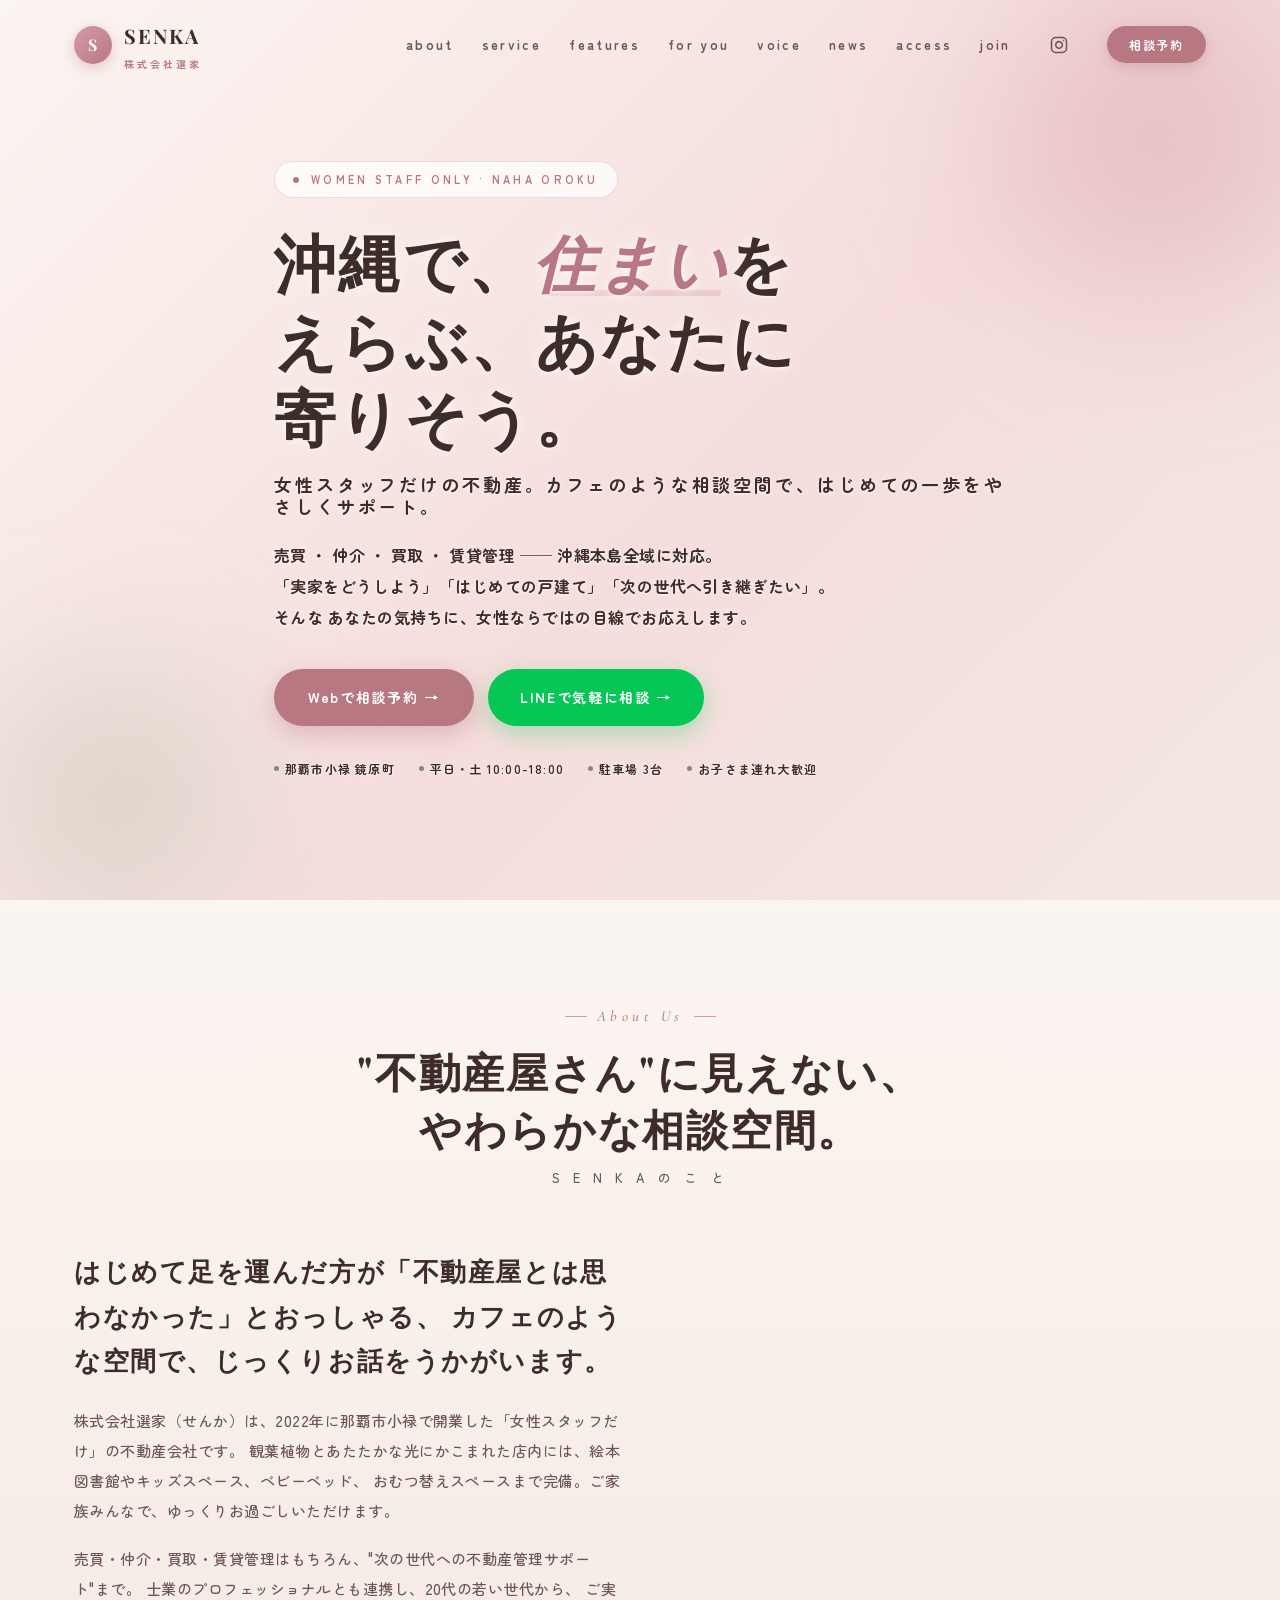
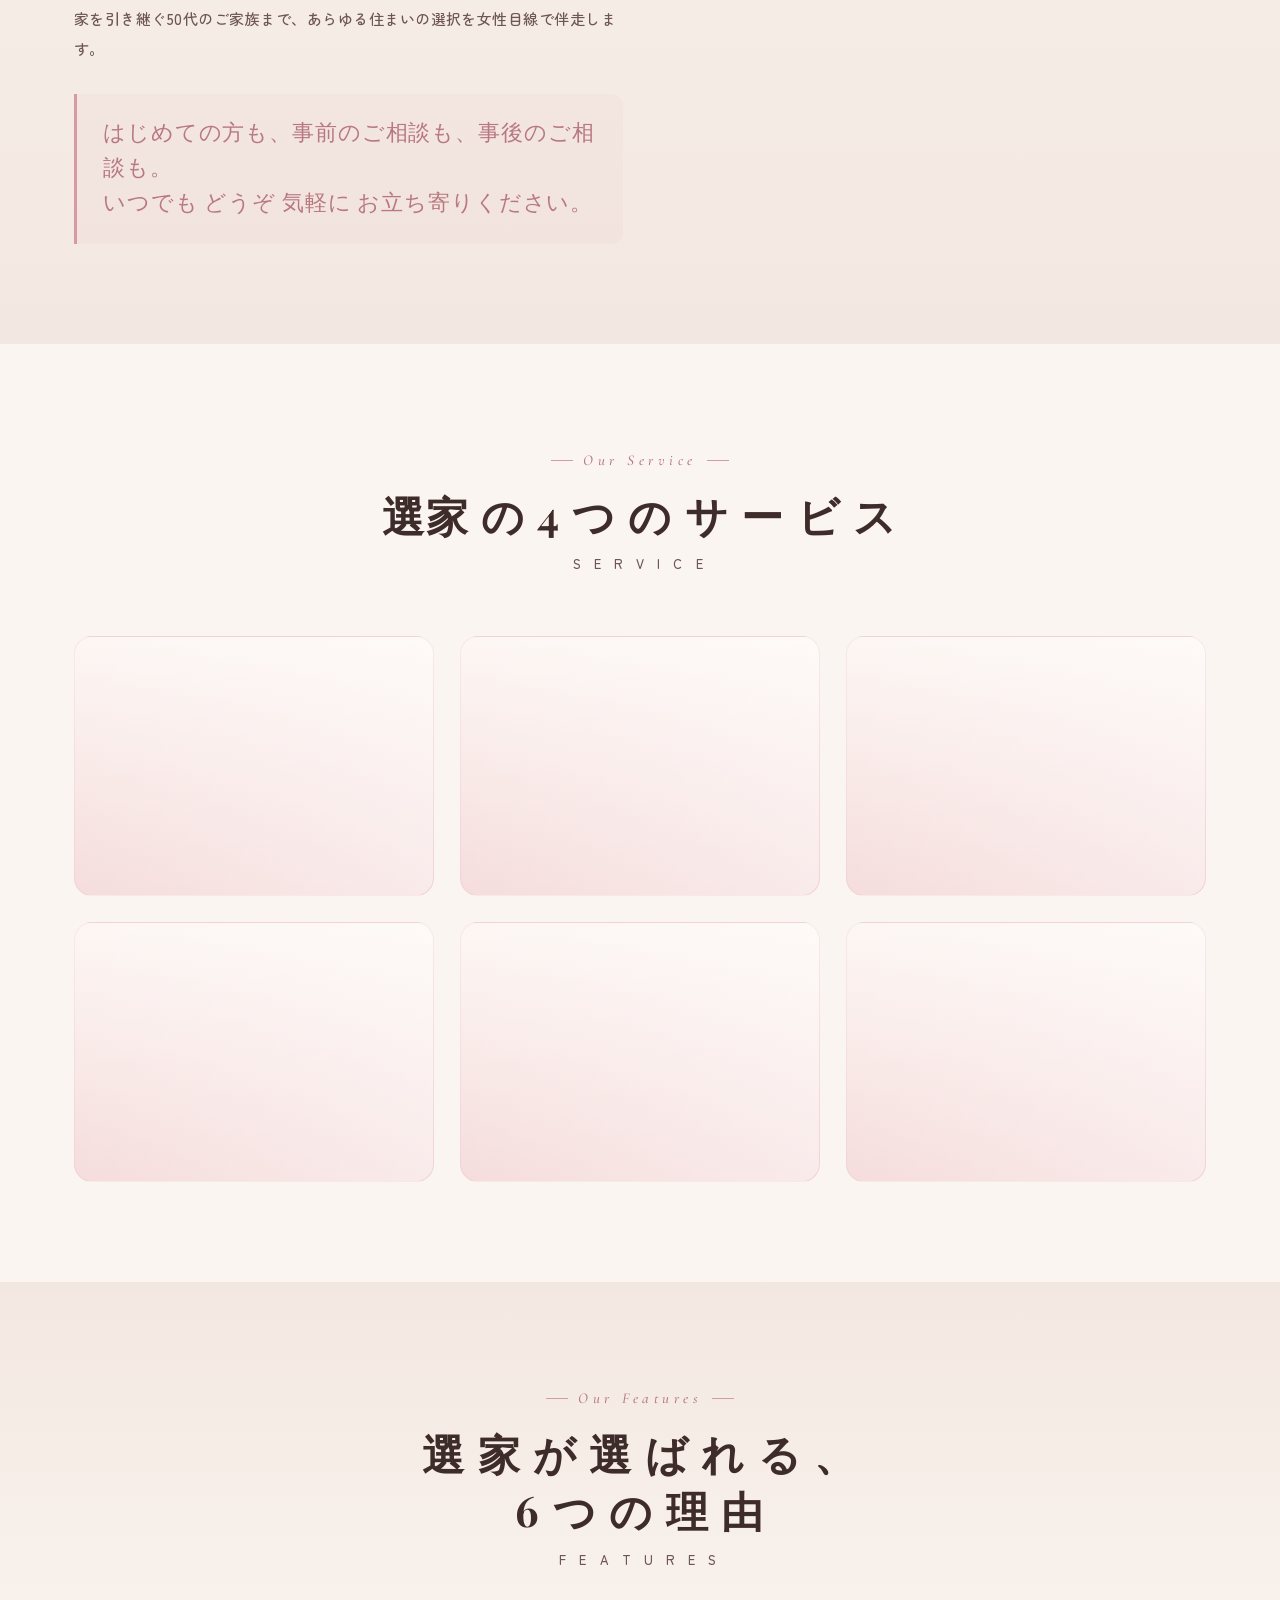
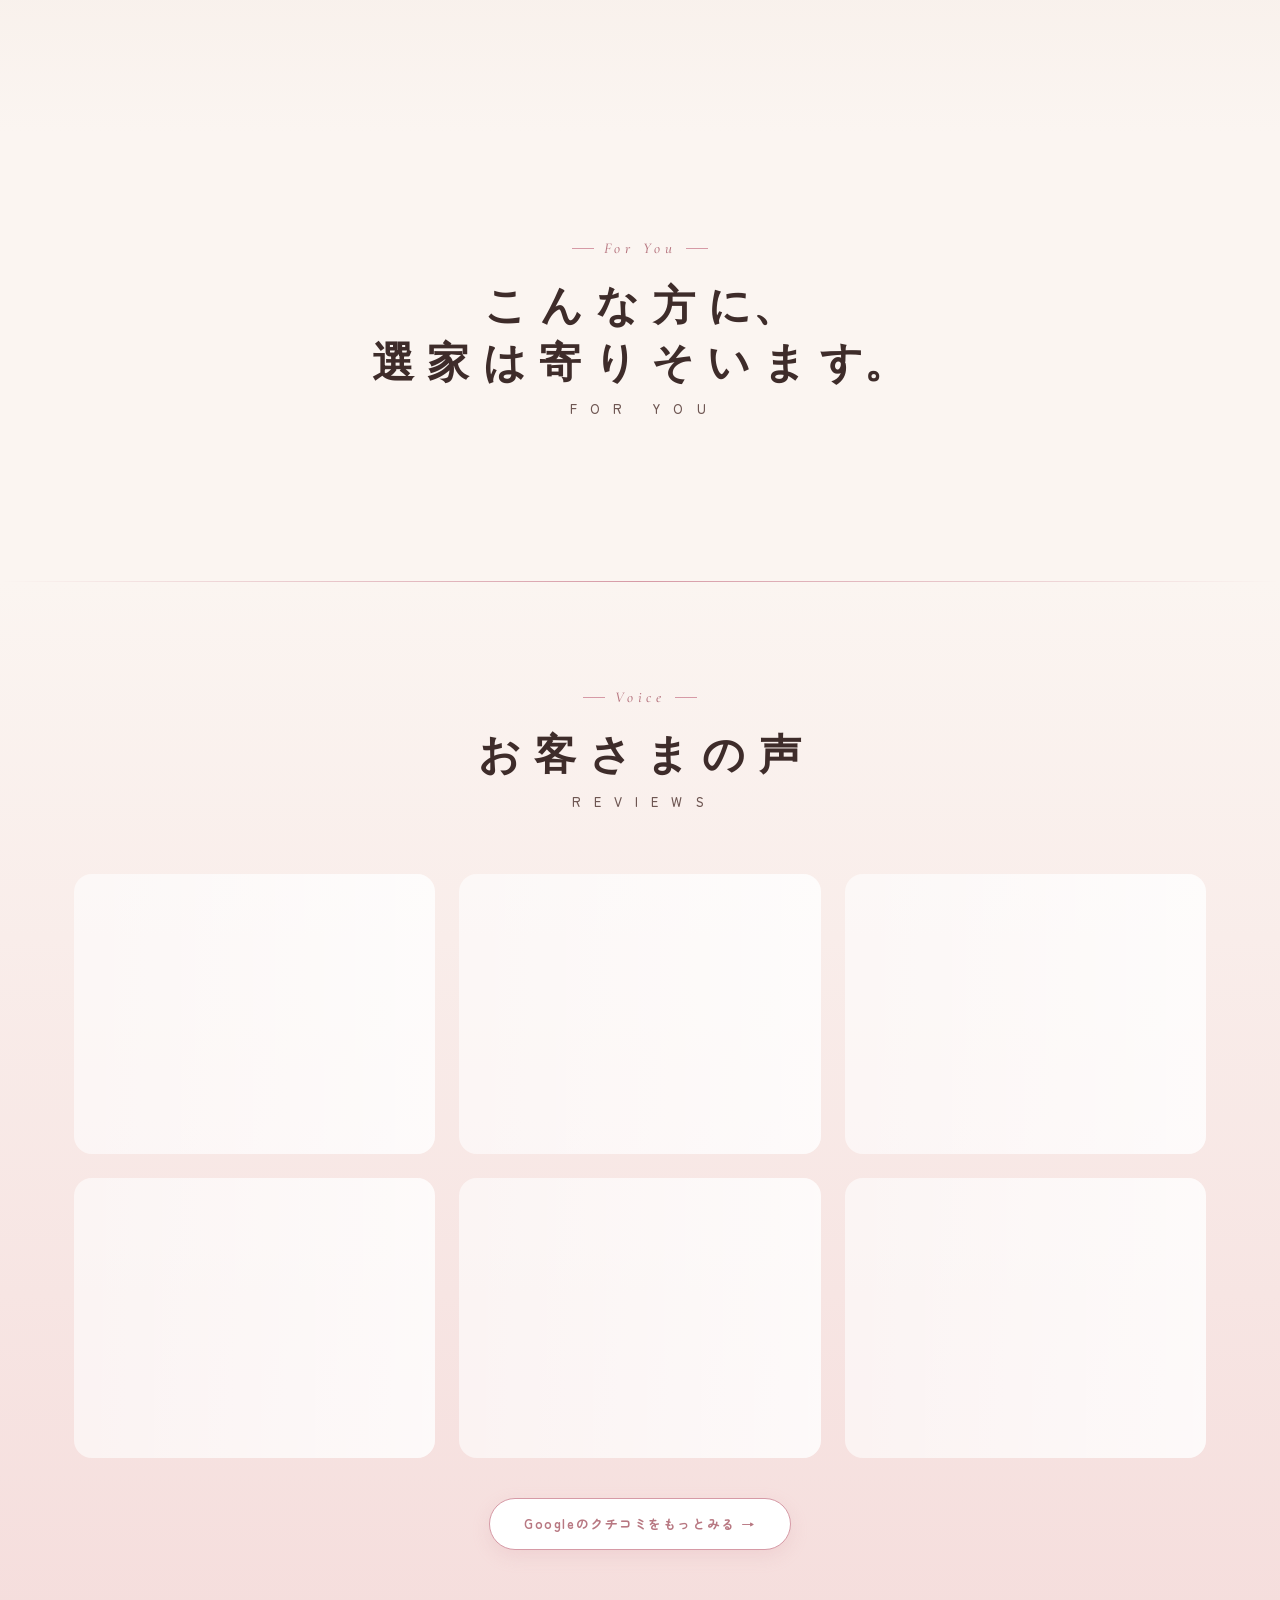
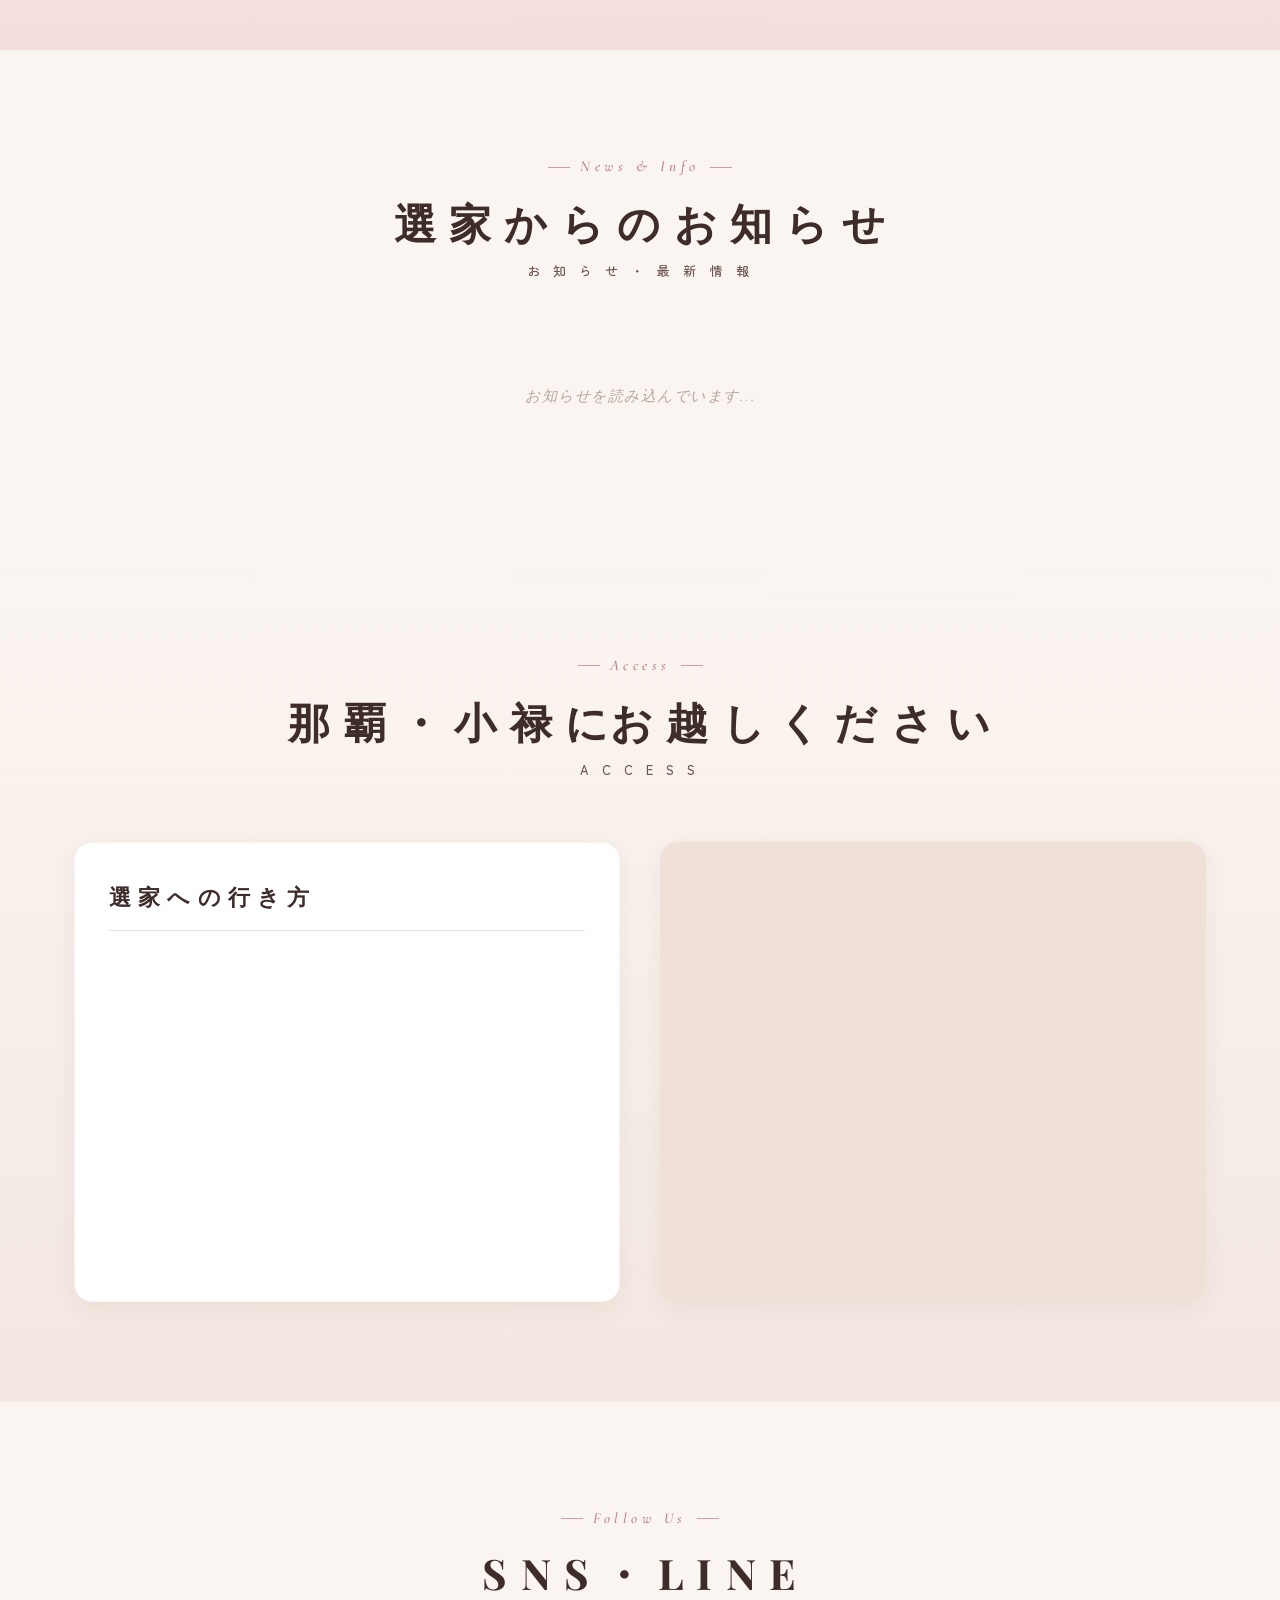
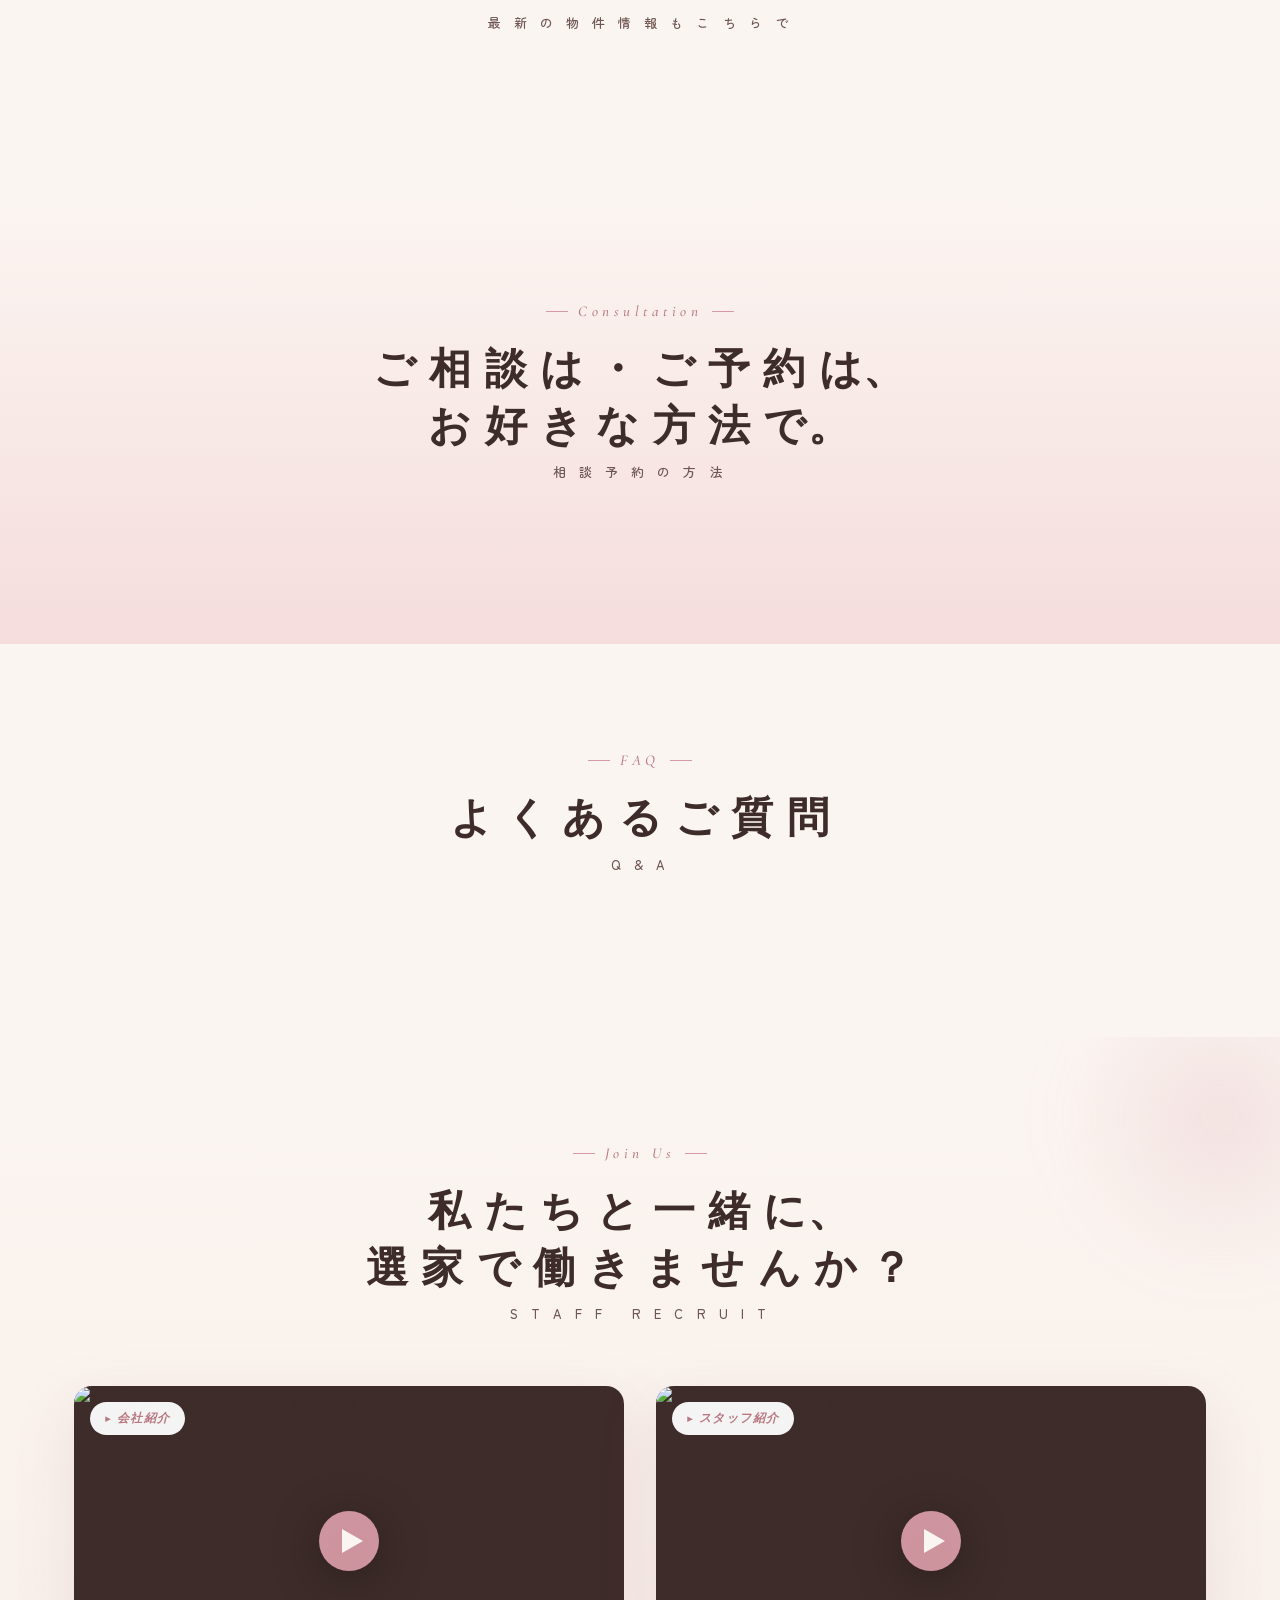
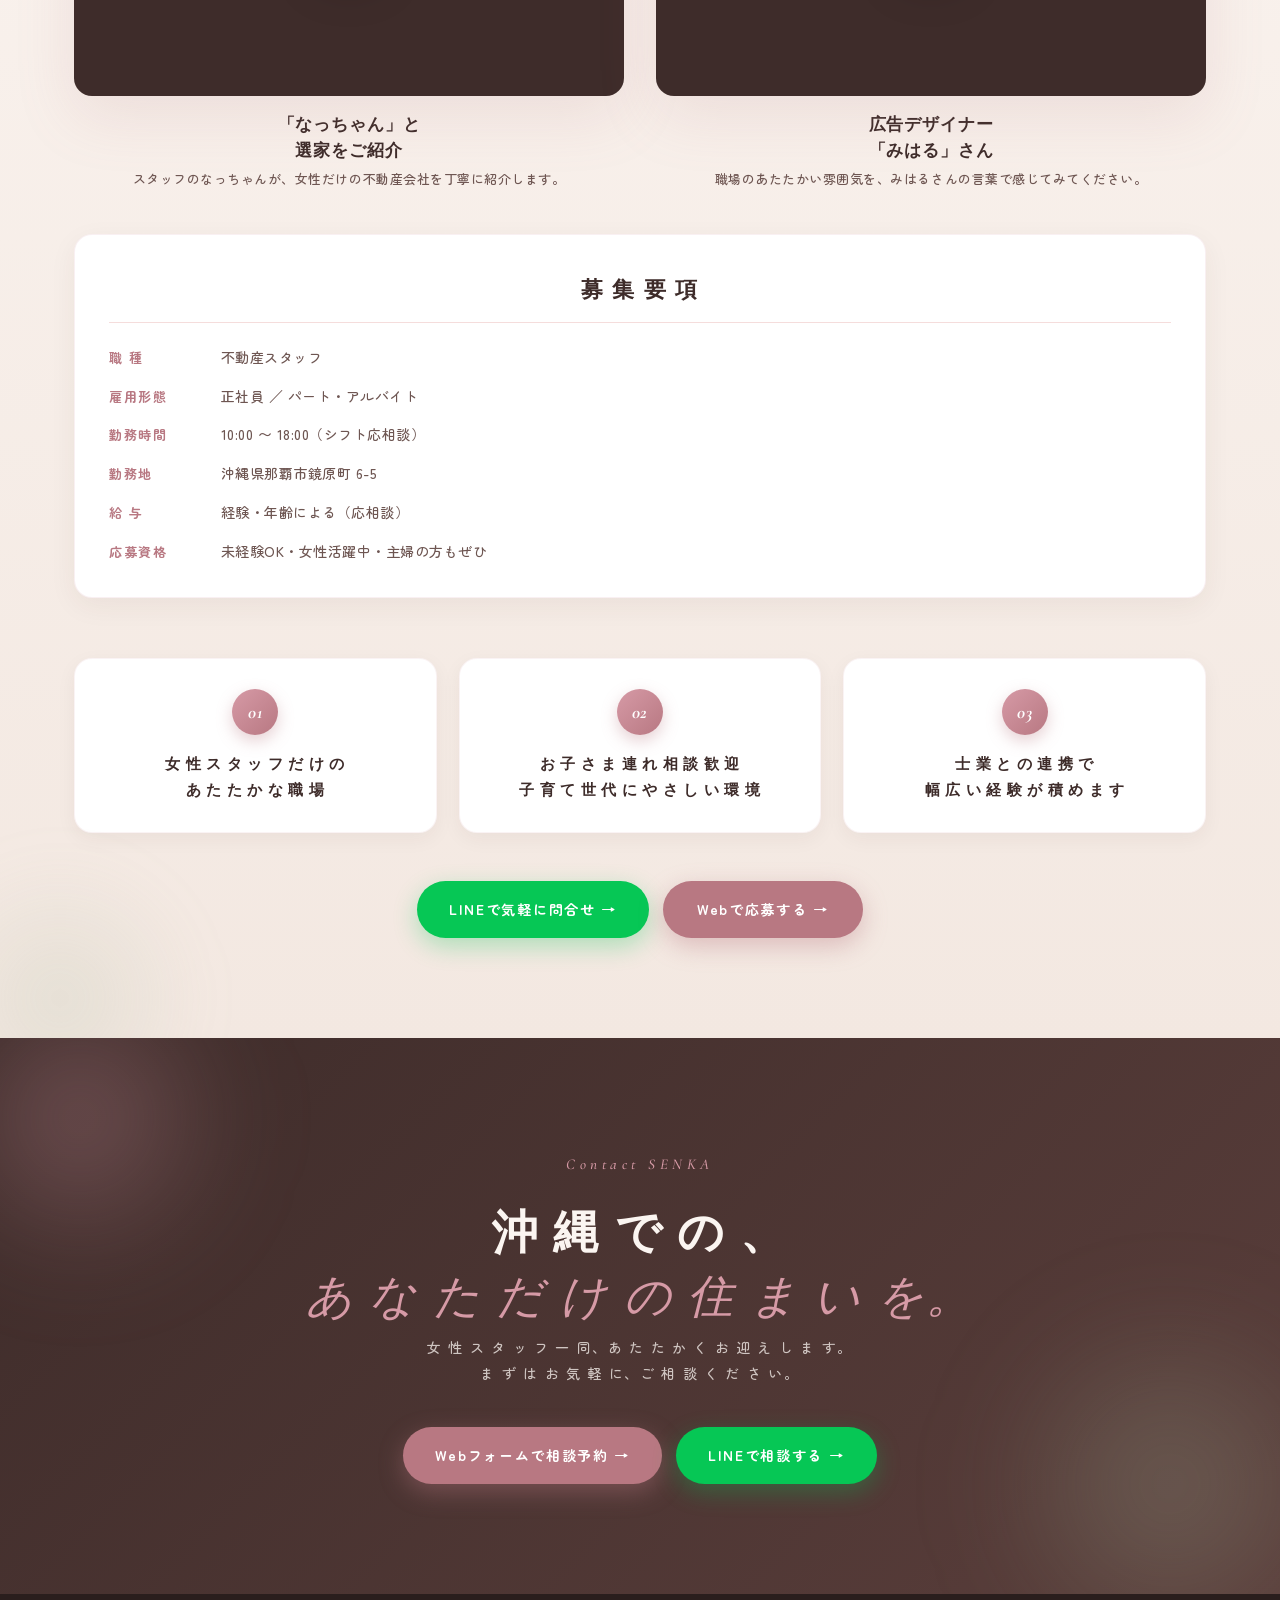
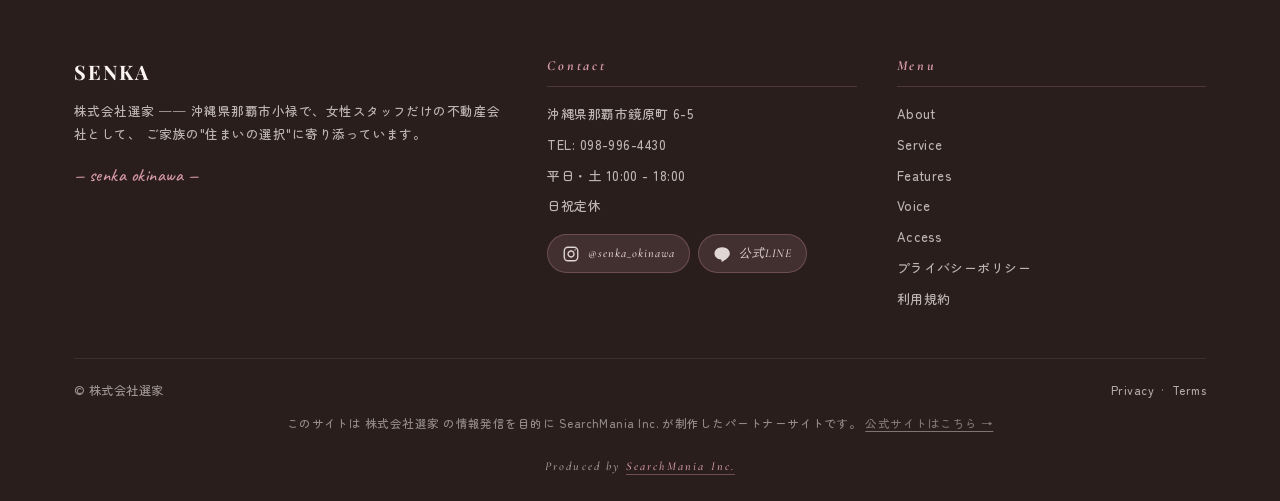
==== commit e0a1731b: "Hero title: 3-line break to prevent stranded '寄りそう。'" ====
--- a/index.html
+++ b/index.html
@@ -139,7 +139,8 @@
     <span class="hero-eyebrow">WOMEN&nbsp;STAFF&nbsp;ONLY&nbsp;·&nbsp;NAHA&nbsp;OROKU</span>
     <h1 class="hero-title">
       沖縄で、<span class="accent">住まい</span>を<br>
-      えらぶ、あなたに寄りそう。
+      えらぶ、あなたに<br>
+      寄りそう。
       <span class="hero-title-jp" id="heroSub">女性スタッフだけの不動産。カフェのような相談空間で、はじめての一歩をやさしくサポート。</span>
     </h1>
     <p class="hero-sub">
